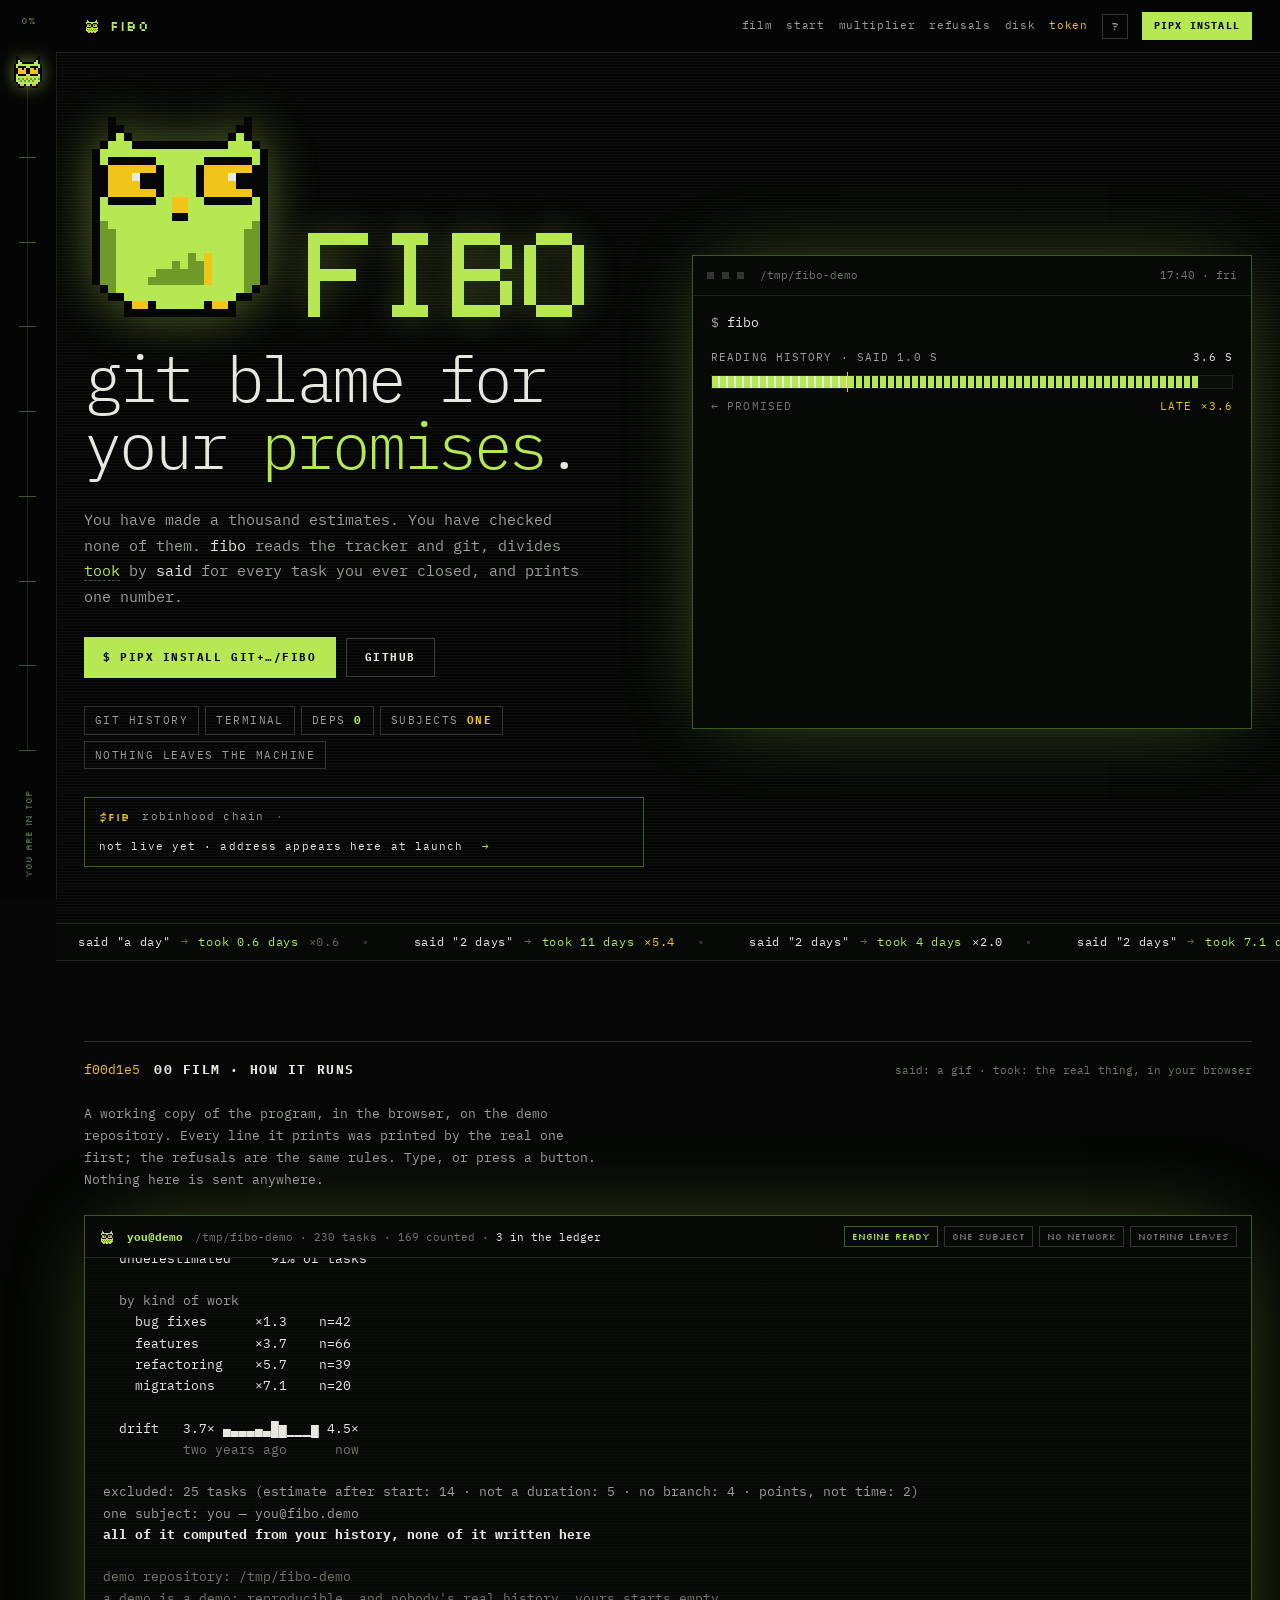
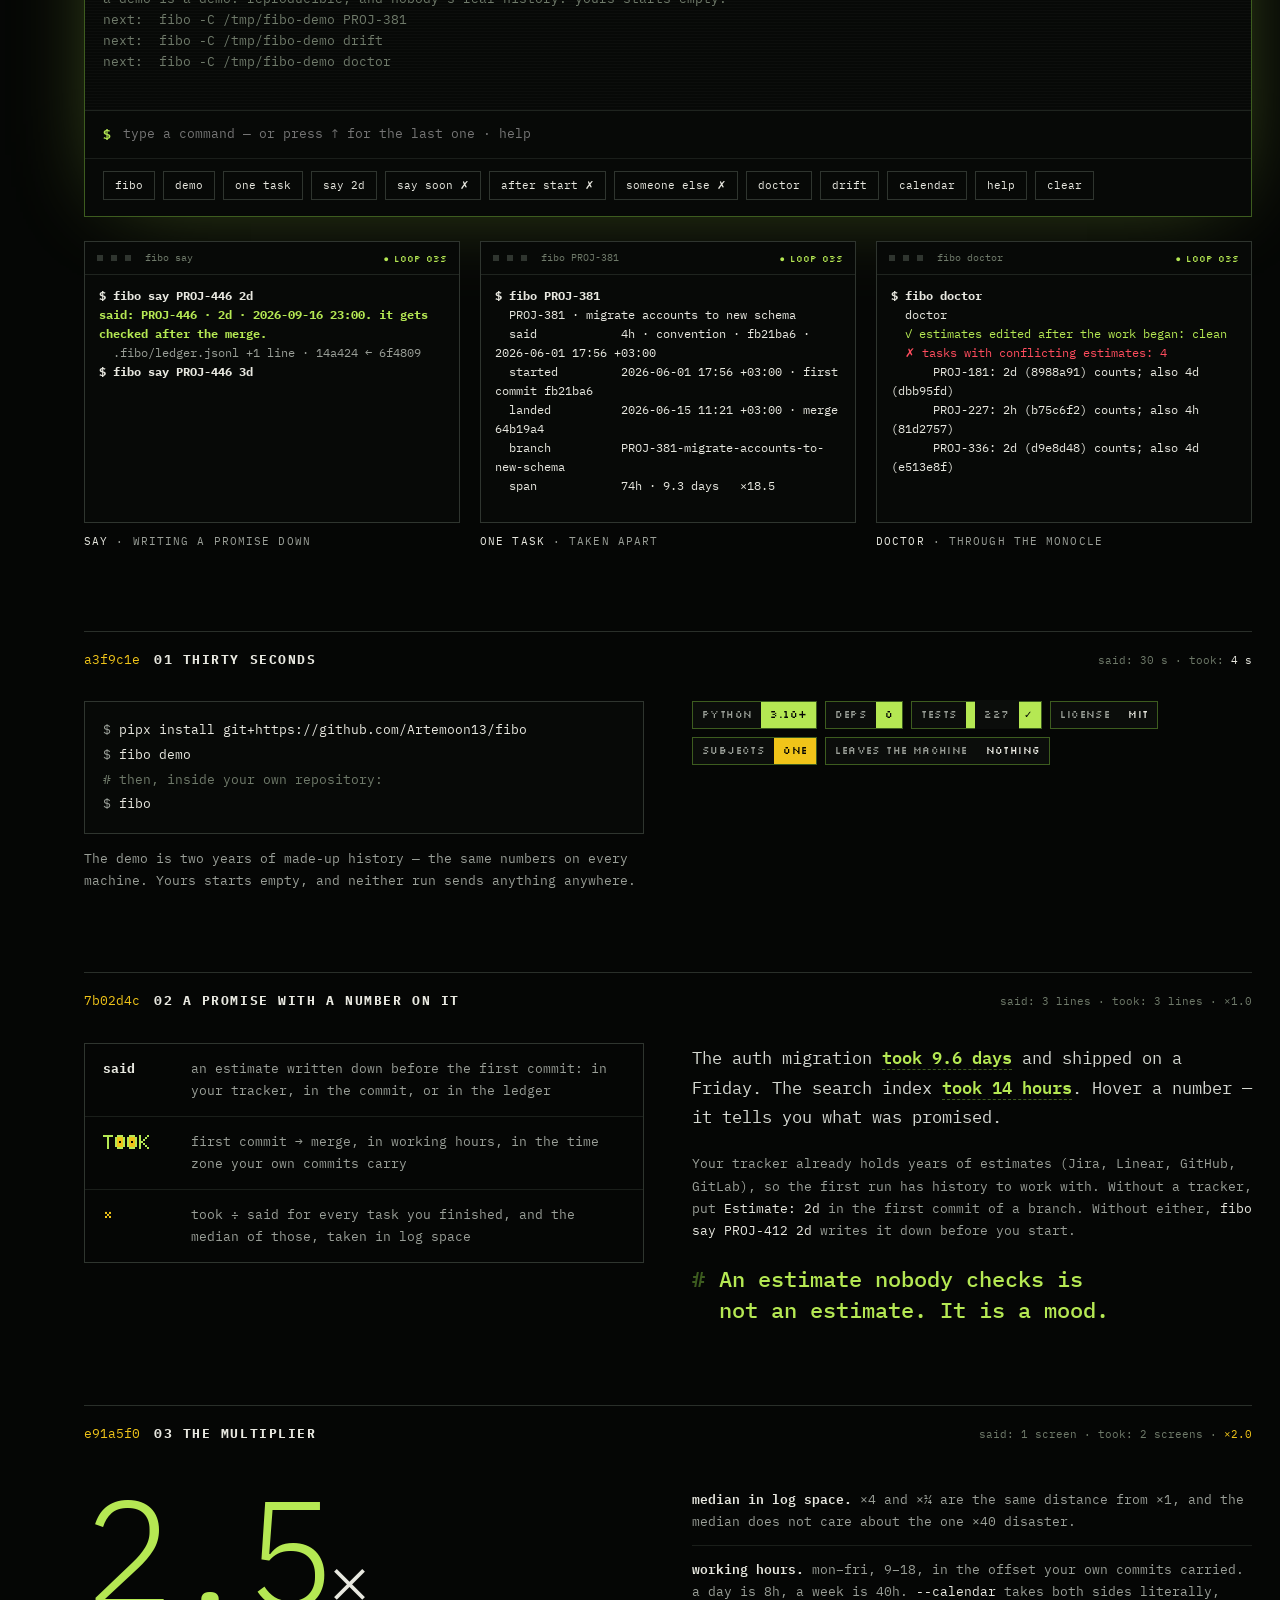
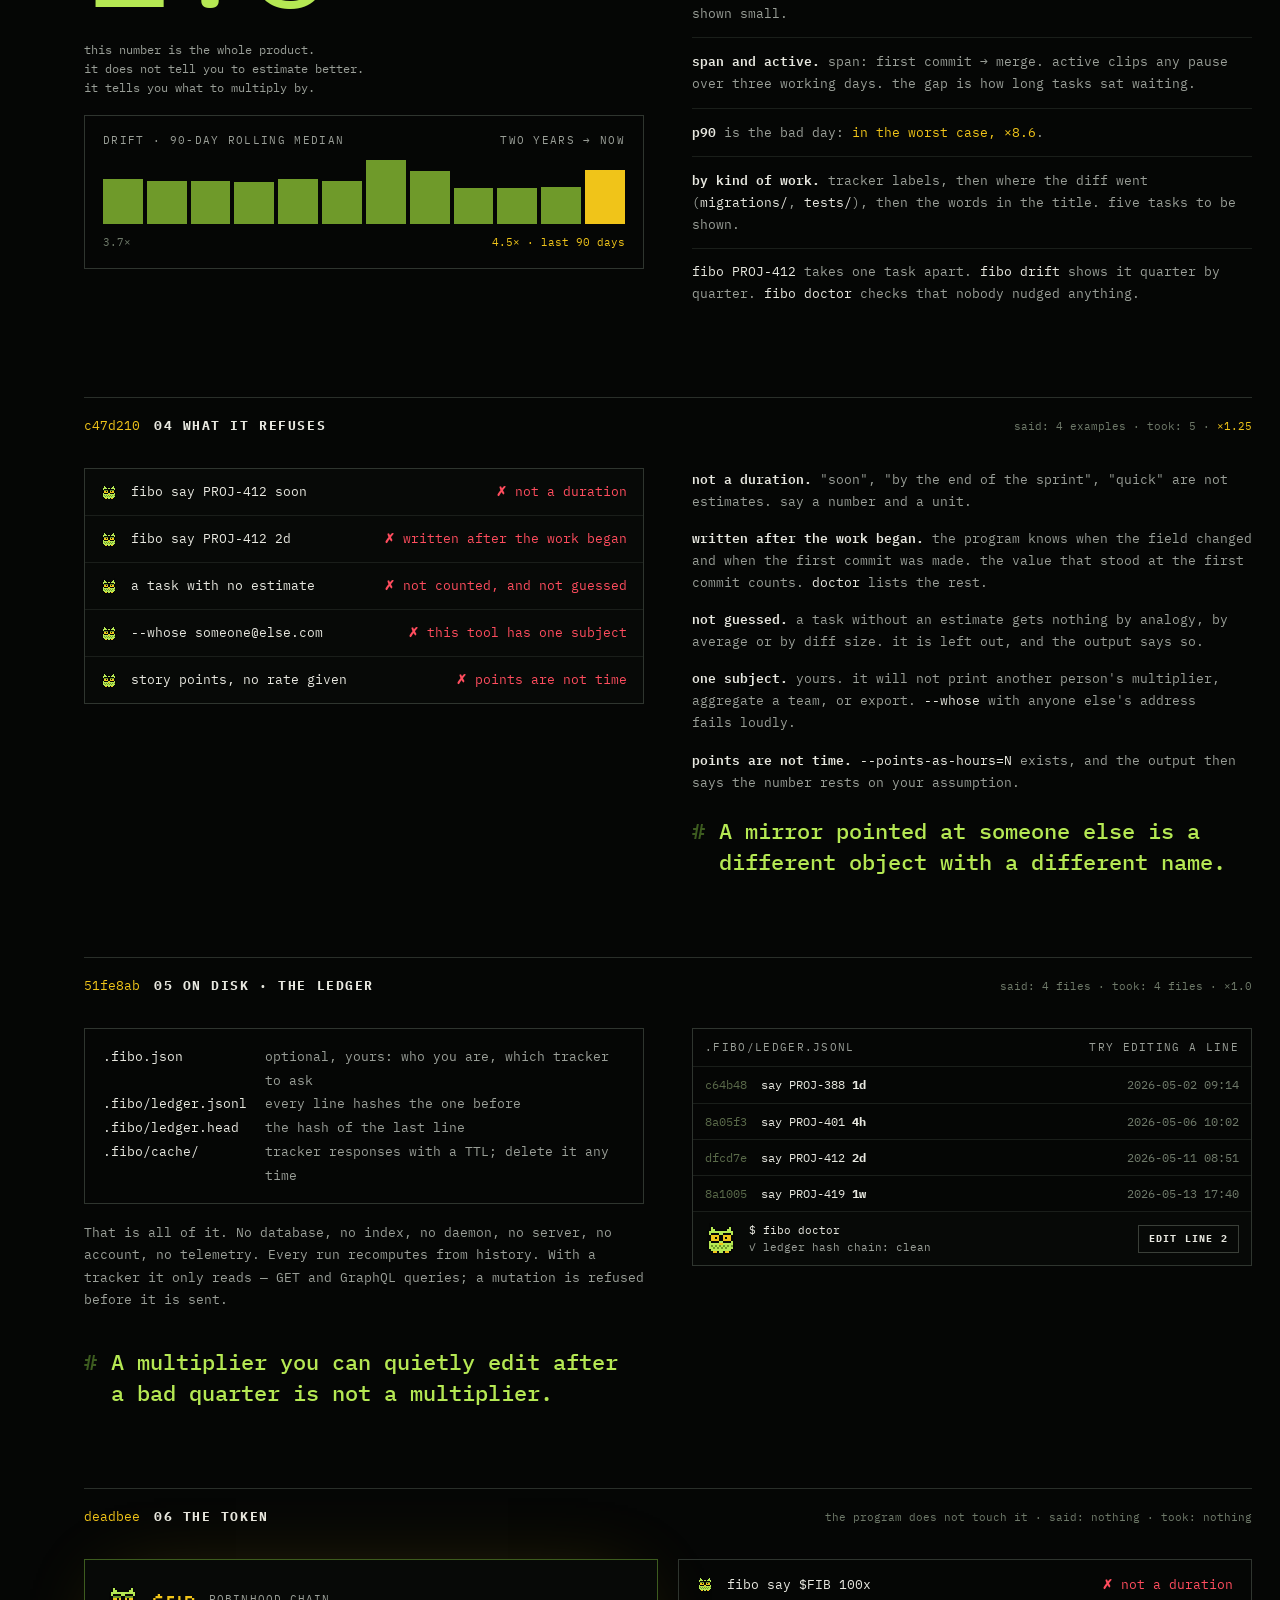
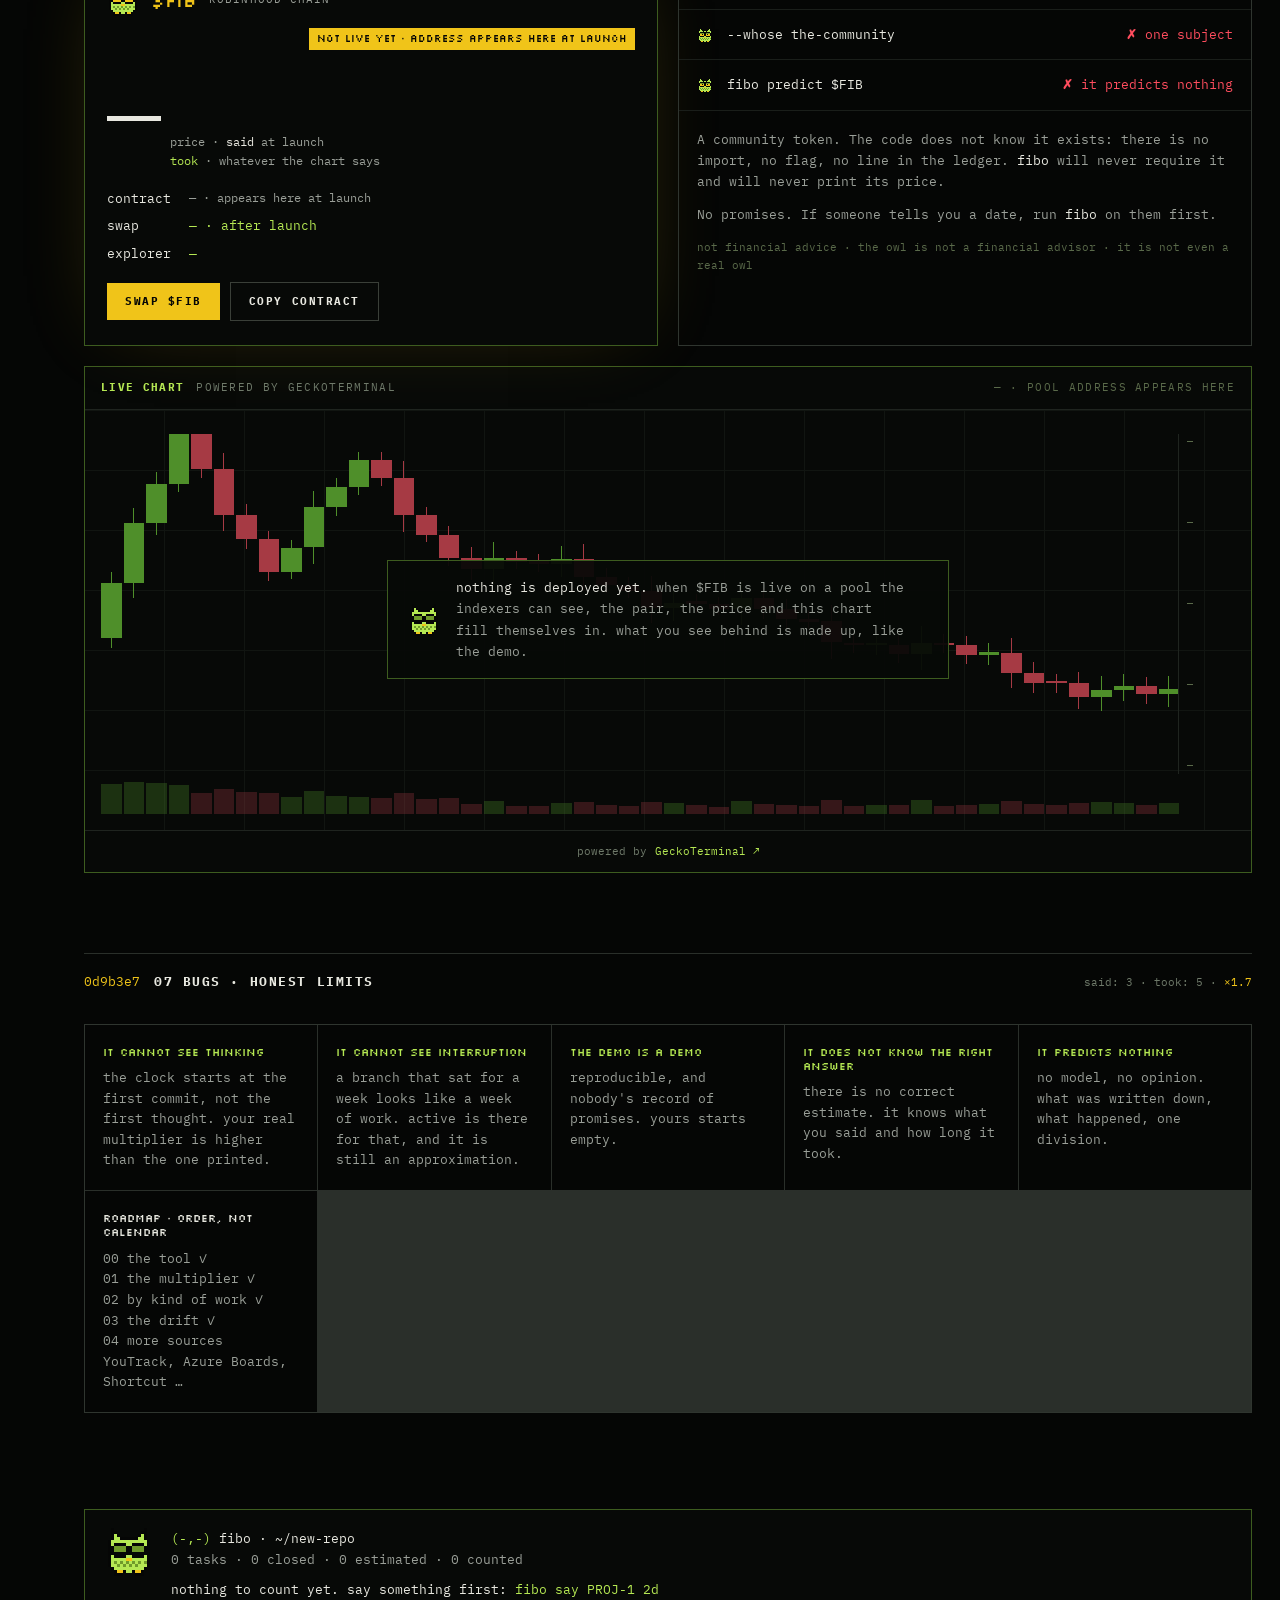
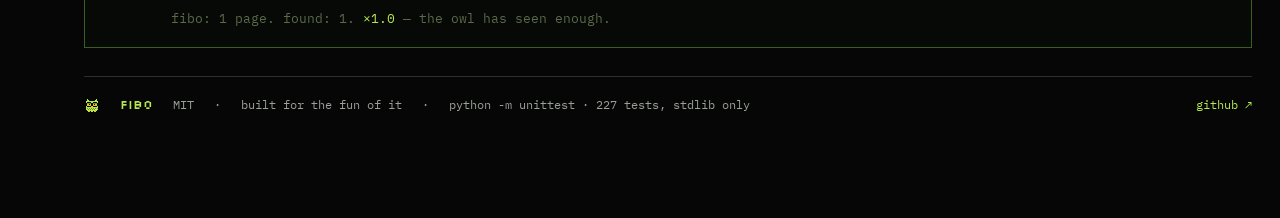
==== index.html @ 2810bbf2 "the domain: fibo.fund" ====
<!doctype html>
<html lang="en">
<head>
<meta charset="utf-8">
<meta name="viewport" content="width=device-width, initial-scale=1">
<title>Fibo — git blame for your promises</title>
<meta name="description" content="You have made a thousand estimates. You have checked none of them. Fibo reads git and your tracker, divides took by said, and prints one number.">
<meta property="og:url" content="https://fibo.fund/">
<meta property="og:title" content="Fibo — git blame for your promises">
<meta property="og:description" content="You have made a thousand estimates. You have checked none of them.">
<meta name="theme-color" content="#050605">
<link rel="canonical" href="https://fibo.fund/">
<link rel="icon" href="data:,">
<link rel="preconnect" href="https://fonts.googleapis.com">
<link rel="preconnect" href="https://fonts.gstatic.com" crossorigin>
<link href="https://fonts.googleapis.com/css2?family=Silkscreen:wght@400;700&family=IBM+Plex+Mono:ital,wght@0,300;0,400;0,500;0,600;0,700;1,400&display=swap" rel="stylesheet">
<link rel="stylesheet" href="style.css">
</head>
<body>
<div class="page" id="page">

<nav class="nav">
  <div class="nav-in">
    <a href="#top" class="brand"><canvas class="px" id="navOwl" data-sprite="owl:auditor" data-scale="1"></canvas><span class="brand-word">FIBO</span></a>
    <div class="nav-links">
      <a href="#film">film</a><a href="#start">start</a><a href="#multiplier">multiplier</a><a href="#refuses">refusals</a><a href="#disk">disk</a><a href="#token" class="token">token</a>
      <button class="man-btn" id="manBtn" title="man fibo  (or press ?)">?</button>
    </div>
    <button class="btn-nav" data-copy="install"><span class="ok" hidden>copied ✓</span><span class="idle">pipx install</span></button>
  </div>
</nav>

<header id="top" class="hero" data-screen-label="hero">
  <div class="hero-in">
    <div class="hero-copy">
      <div class="hero-marks">
        <canvas class="px hero-owl" id="heroOwl" data-sprite="big:report" data-scale="8" title="it follows the cursor. anywhere on the page."></canvas>
        <canvas class="px hero-word" data-sprite="word" data-scale="12"></canvas>
      </div>
      <h1 class="title">git blame for<br>your <span class="lime">promises</span>.</h1>
      <p class="lede">You have made a thousand estimates. You have checked none of them. <span class="ink">fibo</span> reads the tracker and git, divides <span class="hint lime">took</span> by <span class="ink">said</span> for every task you ever closed, and prints one number.</p>
      <div class="cta">
        <button class="btn-big" data-copy="install"><span class="ok" hidden>copied ✓ · the owl saw</span><span class="idle">$ pipx install git+…/fibo</span></button>
        <a class="btn-ghost" data-repo href="https://github.com/Artemoon13/fibo">github</a>
      </div>
      <div class="chips"><span>git history</span><span>terminal</span><span>deps <b>0</b></span><span>subjects <b class="amber">one</b></span><span>nothing leaves the machine</span></div>
      <a href="#token" class="token-pill"><span class="tk" data-t="ticker">$FIB</span><span data-t="network">robinhood chain</span><span class="dim2">·</span><span class="ink" data-t="status">not live yet</span><span class="lime" style="margin-left:6px">→</span></a>
    </div>

    <div class="term">
      <div class="bar"><i></i><i></i><i></i><span class="path" data-d="path">/tmp/fibo-demo</span><span class="right">17:40 · fri</span></div>
      <div class="term-body">
        <div><span class="mut">$ </span>fibo</div>
        <div class="loader" id="loader">
          <div class="row"><span>reading history · said 1.0 s</span><span class="ink" id="loadLabel">0.0 s</span></div>
          <div class="track"><div class="said" id="saidBar"></div><div class="took" id="tookBar"></div><div class="promise"></div></div>
          <div class="row dim"><span>← promised</span><span class="amber" id="late" hidden>late ×1.0</span></div>
        </div>
        <div id="report" hidden></div>
      </div>
    </div>
  </div>
</header>

<div class="ticker" data-screen-label="ticker"><div class="marquee-track" id="tape"></div></div>

<section id="film" class="sec" data-reveal="1" data-screen-label="00 film">
  <div class="sec-head"><span class="sha">f00d1e5</span><h2>00 film · how it runs</h2><span class="meta">said: a gif · took: the real thing, in your browser</span></div>
  <p class="prose" style="margin-top:24px;max-width:64ch">A working copy of the program, in the browser, on the demo repository. Every line it prints was printed by the real one first; the refusals are the same rules. Type, or press a button. Nothing here is sent anywhere.</p>
  <div class="shell">
    <div class="shell-bar">
      <canvas class="px" id="termOwl" data-sprite="owl:auditor" data-scale="1"></canvas>
      <span class="who">you@demo</span>
      <span><span data-d="path">/tmp/fibo-demo</span> · <span data-d="tasks">230</span> tasks · <span data-d="counted">169</span> counted · <span class="ink"><span id="ledgerN" data-d="ledger">2</span> in the ledger</span></span>
      <span class="flags"><span class="on">ENGINE READY</span><span>ONE SUBJECT</span><span>NO NETWORK</span><span>NOTHING LEAVES</span></span>
    </div>
    <div class="out" id="out"></div>
    <div class="prompt"><b>$</b><input id="cmd" placeholder="type a command — or press ↑ for the last one · help" spellcheck="false" autocomplete="off" aria-label="command"></div>
    <div class="quick" id="quick"></div>
  </div>
  <div class="films" id="films"></div>
</section>

<section id="start" class="sec" data-reveal="1" data-screen-label="01 thirty seconds">
  <div class="sec-head"><span class="sha">a3f9c1e</span><h2>01 thirty seconds</h2><span class="meta">said: 30 s · took: <span class="ink" id="elapsed">0 s</span></span></div>
  <div class="cols" style="gap:24px 48px">
    <div class="stack">
      <div class="codebox">
        <div><span class="mut">$ </span>pipx install git+<span data-repo-text>https://github.com/Artemoon13/fibo</span></div>
        <div><span class="mut">$ </span>fibo demo</div>
        <div class="dim"># then, inside your own repository:</div>
        <div><span class="mut">$ </span>fibo</div>
      </div>
      <p class="prose">The demo is two years of made-up history — the same numbers on every machine. Yours starts empty, and neither run sends anything anywhere.</p>
    </div>
    <div class="badges">
      <span class="badge"><span>PYTHON</span><span class="on">3.10+</span></span>
      <span class="badge"><span>DEPS</span><span class="on">0</span></span>
      <span class="badge"><span>TESTS</span><span class="on"><span data-d="tests">227</span> ✓</span></span>
      <span class="badge"><span>LICENSE</span><span>MIT</span></span>
      <span class="badge"><span>SUBJECTS</span><span class="gold">ONE</span></span>
      <span class="badge"><span>LEAVES THE MACHINE</span><span>NOTHING</span></span>
    </div>
  </div>
</section>

<section id="promise" class="sec" data-reveal="1" data-screen-label="02 a promise with a number">
  <div class="sec-head"><span class="sha">7b02d4c</span><h2>02 a promise with a number on it</h2><span class="meta">said: 3 lines · took: 3 lines · ×1.0</span></div>
  <div class="cols">
    <div class="defs">
      <div><b>said</b><span>an estimate written down before the first commit: in your tracker, in the commit, or in the ledger</span></div>
      <div><canvas class="px" data-sprite="took" data-scale="2" style="margin-top:4px"></canvas><span>first commit → merge, in working hours, in the time zone your own commits carry</span></div>
      <div><b class="times">×</b><span>took ÷ said for every task you finished, and the median of those, taken in log space</span></div>
    </div>
    <div class="stack g22">
      <p class="story">The auth migration <span class="hint" data-g="2 days"><b class="lime">took 9.6 days</b></span> and shipped on a Friday. The search index <span class="hint" data-g="4 hours"><b class="lime">took 14 hours</b></span>. Hover a number — it tells you what was promised.</p>
      <p class="prose">Your tracker already holds years of estimates (Jira, Linear, GitHub, GitLab), so the first run has history to work with. Without a tracker, put <span class="ink">Estimate: 2d</span> in the first commit of a branch. Without either, <span class="ink">fibo say PROJ-412 2d</span> writes it down before you start.</p>
      <blockquote class="aph"><span class="hash">#</span><span>An estimate nobody checks is not an estimate. It is a mood.</span></blockquote>
    </div>
  </div>
</section>

<section id="multiplier" class="sec" data-reveal="1" data-screen-label="03 the multiplier">
  <div class="sec-head"><span class="sha">e91a5f0</span><h2>03 the multiplier</h2><span class="meta">said: 1 screen · took: 2 screens · <span class="amber">×2.0</span></span></div>
  <div class="cols w300">
    <div class="stack g18">
      <div class="huge-row" id="multBox"><span class="huge"><span id="multNum">0.0</span><span class="x">×</span></span><span class="huge-note">this number is the whole product.<br>it does not tell you to estimate better.<br>it tells you what to multiply by.</span></div>
      <div class="panel">
        <div class="panel-top"><span>drift · 90-day rolling median</span><span>two years → now</span></div>
        <div class="bars" id="bars"></div>
        <div class="panel-foot"><span id="driftFirst">3.7×</span><span class="amber" id="driftLast">4.5× · last 90 days</span></div>
      </div>
    </div>
    <div class="rules">
      <div><b>median in log space.</b> ×4 and ×¼ are the same distance from ×1, and the median does not care about the one ×40 disaster.</div>
      <div><b>working hours.</b> mon–fri, 9–18, in the offset your own commits carried. a day is 8h, a week is 40h. <span class="ink">--calendar</span> takes both sides literally, shown small.</div>
      <div><b>span and active.</b> span: first commit → merge. active clips any pause over three working days. the gap is how long tasks sat waiting.</div>
      <div><b>p90</b> is the bad day: <span class="amber">in the worst case, <span data-d="p90">×8.6</span></span>.</div>
      <div><b>by kind of work.</b> tracker labels, then where the diff went (<span class="ink">migrations/</span>, <span class="ink">tests/</span>), then the words in the title. five tasks to be shown.</div>
      <div><span class="ink">fibo PROJ-412</span> takes one task apart. <span class="ink">fibo drift</span> shows it quarter by quarter. <span class="ink">fibo doctor</span> checks that nobody nudged anything.</div>
    </div>
  </div>
</section>

<section id="refuses" class="sec" data-reveal="1" data-screen-label="04 what it refuses">
  <div class="sec-head"><span class="sha">c47d210</span><h2>04 what it refuses</h2><span class="meta">said: 4 examples · took: 5 · <span class="amber">×1.25</span></span></div>
  <div class="cols w300">
    <div class="refusals">
      <div class="refusal"><canvas class="px" data-sprite="owl:refuse" data-scale="1"></canvas><span class="cmd">fibo say PROJ-412 soon</span><span class="why"><b>✗</b> not a duration</span></div>
      <div class="refusal"><canvas class="px" data-sprite="owl:refuse" data-scale="1"></canvas><span class="cmd">fibo say PROJ-412 2d</span><span class="why"><b>✗</b> written after the work began</span></div>
      <div class="refusal"><canvas class="px" data-sprite="owl:refuse" data-scale="1"></canvas><span class="cmd">a task with no estimate</span><span class="why"><b>✗</b> not counted, and not guessed</span></div>
      <div class="refusal"><canvas class="px" data-sprite="owl:refuse" data-scale="1"></canvas><span class="cmd">--whose someone@else.com</span><span class="why"><b>✗</b> this tool has one subject</span></div>
      <div class="refusal"><canvas class="px" data-sprite="owl:refuse" data-scale="1"></canvas><span class="cmd">story points, no rate given</span><span class="why"><b>✗</b> points are not time</span></div>
    </div>
    <div class="stack">
      <p class="prose"><b>not a duration.</b> "soon", "by the end of the sprint", "quick" are not estimates. say a number and a unit.</p>
      <p class="prose"><b>written after the work began.</b> the program knows when the field changed and when the first commit was made. the value that stood at the first commit counts. <span class="ink">doctor</span> lists the rest.</p>
      <p class="prose"><b>not guessed.</b> a task without an estimate gets nothing by analogy, by average or by diff size. it is left out, and the output says so.</p>
      <p class="prose"><b>one subject.</b> yours. it will not print another person's multiplier, aggregate a team, or export. <span class="ink">--whose</span> with anyone else's address fails loudly.</p>
      <p class="prose"><b>points are not time.</b> <span class="ink">--points-as-hours=N</span> exists, and the output then says the number rests on your assumption.</p>
      <blockquote class="aph" style="margin-top:8px"><span class="hash">#</span><span>A mirror pointed at someone else is a different object with a different name.</span></blockquote>
    </div>
  </div>
</section>

<section id="disk" class="sec" data-reveal="1" data-screen-label="05 on disk">
  <div class="sec-head"><span class="sha">51fe8ab</span><h2>05 on disk · the ledger</h2><span class="meta">said: 4 files · took: 4 files · ×1.0</span></div>
  <div class="cols w340">
    <div class="stack g18">
      <div class="files"><span class="name">.fibo.json</span><span>optional, yours: who you are, which tracker to ask</span><span class="name">.fibo/ledger.jsonl</span><span>every line hashes the one before</span><span class="name">.fibo/ledger.head</span><span>the hash of the last line</span><span class="name">.fibo/cache/</span><span>tracker responses with a TTL; delete it any time</span></div>
      <p class="prose">That is all of it. No database, no index, no daemon, no server, no account, no telemetry. Every run recomputes from history. With a tracker it only reads — GET and GraphQL queries; a mutation is refused before it is sent.</p>
    </div>
    <div class="ledger">
      <div class="ledger-top"><span>.fibo/ledger.jsonl</span><span>try editing a line</span></div>
      <div id="ledger"></div>
      <div class="ledger-doc"><canvas class="px" id="docOwl" data-sprite="owl:report" data-scale="2" style="flex:none"></canvas><span class="msg"><span class="ink">$ fibo doctor</span><br><span id="docMsg"></span></span><button class="btn-ghost" id="tamper">edit line 2</button></div>
    </div>
  </div>
  <blockquote class="aph" style="margin-top:36px;max-width:60ch"><span class="hash">#</span><span>A multiplier you can quietly edit after a bad quarter is not a multiplier.</span></blockquote>
</section>

<section id="token" class="sec" data-reveal="1" data-screen-label="06 the token">
  <div class="sec-head"><span class="sha">deadbee</span><h2>06 the token</h2><span class="meta">the program does not touch it · said: nothing · took: nothing</span></div>
  <div class="token-grid">
    <div class="token-card">
      <div class="token-name"><canvas class="px" data-sprite="owl:auditor" data-scale="2"></canvas><span class="tk" data-t="ticker">$FIB</span><span class="net" data-t="network">robinhood chain</span><span class="status" data-t="status">not live yet</span></div>
      <div class="price-row"><span class="price" id="tokenPrice">—</span><span class="huge-note">price · <span class="ink">said</span> at launch<br><span class="lime">took</span> · whatever the chart says</span></div>
      <div class="kv"><span class="k">contract</span><span class="v" id="tokenContract">—</span><span class="k">swap</span><span><a id="tokenSwap" href="#token">—</a></span><span class="k">explorer</span><span><a id="tokenExplorer" href="#token">—</a></span></div>
      <div class="cta"><a class="btn-gold" id="swapBtn" href="#token">swap <span data-t="ticker">$FIB</span></a><button class="btn-ghost gold" id="copyCa"><span class="ok" hidden>copied ✓</span><span class="idle">copy contract</span></button></div>
    </div>
    <div class="token-side">
      <div class="no"><canvas class="px" data-sprite="owl:refuse" data-scale="1" style="flex:none"></canvas><span class="cmd">fibo say <span data-t="ticker">$FIB</span> 100x</span><span class="why"><b>✗</b> not a duration</span></div>
      <div class="no"><canvas class="px" data-sprite="owl:refuse" data-scale="1" style="flex:none"></canvas><span class="cmd">--whose the-community</span><span class="why"><b>✗</b> one subject</span></div>
      <div class="no"><canvas class="px" data-sprite="owl:refuse" data-scale="1" style="flex:none"></canvas><span class="cmd">fibo predict <span data-t="ticker">$FIB</span></span><span class="why"><b>✗</b> it predicts nothing</span></div>
      <div class="about">
        <p style="margin:0;text-wrap:pretty">A community token. The code does not know it exists: there is no import, no flag, no line in the ledger. <span class="ink">fibo</span> will never require it and will never print its price.</p>
        <p style="margin:0;text-wrap:pretty">No promises. If someone tells you a date, run <span class="ink">fibo</span> on them first.</p>
        <p style="margin:0;font-size:11px;text-wrap:pretty" class="dim2">not financial advice · the owl is not a financial advisor · it is not even a real owl</p>
      </div>
    </div>
  </div>
  <div class="chart">
    <div class="chart-top"><b>live chart</b><span>powered by geckoterminal</span><span class="pool" id="chartPool">— · pool address appears here</span></div>
    <div id="chartLive" hidden></div>
    <div class="fake" id="chartFake">
      <div class="grid"></div>
      <div class="candles" id="candles"></div>
      <div class="axis"><span>—</span><span>—</span><span>—</span><span>—</span><span>—</span></div>
      <div class="volume" id="volume"></div>
      <div class="fake-note"><div><canvas class="px" data-sprite="owl:empty" data-scale="2" style="flex:none"></canvas><span><span class="ink">nothing is deployed yet.</span> when <span data-t="ticker">$FIB</span> is live on a pool the indexers can see, the pair, the price and this chart fill themselves in. what you see behind is made up, like the demo.</span></div></div>
    </div>
    <div class="chart-foot"><span>powered by</span><a href="https://www.geckoterminal.com">GeckoTerminal ↗</a></div>
  </div>
</section>

<section id="limits" class="sec" data-reveal="1" data-screen-label="07 honest limits">
  <div class="sec-head"><span class="sha">0d9b3e7</span><h2>07 bugs · honest limits</h2><span class="meta">said: 3 · took: 5 · <span class="amber">×1.7</span></span></div>
  <div class="limits">
    <div><b>IT CANNOT SEE THINKING</b><span>the clock starts at the first commit, not the first thought. your real multiplier is higher than the one printed.</span></div>
    <div><b>IT CANNOT SEE INTERRUPTION</b><span>a branch that sat for a week looks like a week of work. <span class="ink">active</span> is there for that, and it is still an approximation.</span></div>
    <div><b>THE DEMO IS A DEMO</b><span>reproducible, and nobody's record of promises. yours starts empty.</span></div>
    <div><b>IT DOES NOT KNOW THE RIGHT ANSWER</b><span>there is no correct estimate. it knows what you said and how long it took.</span></div>
    <div><b>IT PREDICTS NOTHING</b><span>no model, no opinion. what was written down, what happened, one division.</span></div>
    <div><b class="ink">ROADMAP · ORDER, NOT CALENDAR</b><span class="roadmap"><span>00 the tool <span class="lime">✓</span></span><span>01 the multiplier <span class="lime">✓</span></span><span>02 by kind of work <span class="lime">✓</span></span><span>03 the drift <span class="lime">✓</span></span><span>04 more sources <span class="dim">YouTrack, Azure Boards, Shortcut …</span></span></span></div>
  </div>
</section>

<footer class="foot" data-reveal="1" data-screen-label="footer">
  <div class="empty-term"><canvas class="px" data-sprite="owl:empty" data-scale="3" style="flex:none"></canvas><div class="col"><span><span class="lime">(-,-)</span>  fibo · ~/new-repo</span><span class="mut">0 tasks · 0 closed · 0 estimated · 0 counted</span><span style="margin-top:8px">nothing to count yet. say something first:  <span class="lime">fibo say PROJ-1 2d</span></span><span style="margin-top:8px" class="dim2">fibo: 1 page. found: 1. <span class="lime">×1.0</span> — the owl has seen enough.</span></div></div>
  <div class="foot-bar"><canvas class="px" data-sprite="owl:auditor" data-scale="1"></canvas><span class="word">FIBO</span><span>MIT</span><span>·</span><span>built for the fun of it</span><span>·</span><span>python -m unittest · <span data-d="tests">227</span> tests, stdlib only</span><a class="gh" data-repo href="https://github.com/Artemoon13/fibo">github ↗</a></div>
</footer>

<div class="rail" id="rail" hidden>
  <div class="branch"></div>
  <div class="progress" id="railProg"></div>
  <div id="ticks"></div>
  <div class="perch" id="perch"><canvas class="px" id="perchOwl" data-sprite="owl:report" data-scale="2"></canvas></div>
  <div class="pct" id="railPct">0%</div>
  <div class="where" id="railWhere">you are in TOP</div>
</div>

<div class="man" id="man" hidden>
  <div class="man-page">
    <div class="man-head"><span>FIBO(1)</span><span>User Commands</span><span>FIBO(1)</span></div>
    <div class="man-grid">
      <b>NAME</b><span>fibo — git blame for your promises</span>
      <b>FILM</b><span><a href="#film">how it runs · a copy of the program, in the browser</a></span>
      <b>SYNOPSIS</b><span><a href="#start">fibo</a> · <a href="#start">fibo demo</a> · <a href="#disk">fibo say KEY 2d</a> · <a href="#disk">fibo doctor</a></span>
      <b>DESCRIPTION</b><span><a href="#promise">a promise with a number on it</a> · <a href="#multiplier">the multiplier</a></span>
      <b>REFUSALS</b><span><a href="#refuses">not a duration · written after start · not guessed · one subject · points ≠ time</a></span>
      <b>FILES</b><span><a href="#disk">.fibo.json · .fibo/ledger.jsonl · .fibo/cache/</a></span>
      <b>TOKEN</b><span><a href="#token"><span data-t="ticker">$FIB</span> · the program does not touch it</a></span>
      <b>BUGS</b><span><a href="#limits">it cannot see thinking. it cannot see interruption. it predicts nothing.</a></span>
      <b>AUTHOR</b><span>one subject: you</span>
    </div>
    <div class="man-foot"><span>MIT</span><span>esc to close</span><span>fibo <span data-d="version">0.1.0</span></span></div>
  </div>
</div>

</div>
<script src="config.js"></script>
<script src="data.js"></script>
<script src="sprites.js"></script>
<script src="app.js"></script>
</body>
</html>
---- style.css ----
/* fibo — the landing page. Lime · amber · off-white on near-black; Silkscreen and IBM Plex Mono. */
:root {
  --bg: #050605; --panel: #070907; --panel2: #0b0d0b; --ink: #e8e8e0; --text: #d6d9d2; --mut: #9a9f98;
  --dim: #6f7a6a; --dim2: #5a6a4a; --lime: #b5e853; --lime-hi: #d7ff7a; --lime-dk: #6f9a2a; --moss: #3d5c1f;
  --amber: #f0c419; --amber-hi: #ffd23f; --red: #ff4d5e; --line: #1f241f; --line2: #1a1e1a; --line3: #2a2f2a;
  --edge: #2f352f; --edge2: #3a3f38; --pixel: 'Silkscreen', monospace; --mono: 'IBM Plex Mono', ui-monospace, monospace;
}
html { background: var(--bg); scroll-behavior: smooth; }
body { margin: 0; background: var(--bg); color: var(--text); font: 400 15px/1.6 var(--mono); -webkit-font-smoothing: antialiased; font-variant-numeric: tabular-nums; }
a { color: var(--lime); text-decoration: none; }
a:hover { text-decoration: underline; }
::selection { background: var(--lime); color: var(--bg); }
button { font: inherit; }
[hidden] { display: none !important; }
@keyframes blink { 0%, 49% { opacity: 1 } 50%, 100% { opacity: 0 } }
@keyframes marquee { to { transform: translateX(-50%) } }
@keyframes grow { from { transform: scaleY(.05) } to { transform: scaleY(1) } }
@keyframes flick { 0%, 92%, 100% { opacity: 1 } 94%, 97% { opacity: .35 } }
[data-reveal] { opacity: 0; transform: translateY(14px); transition: opacity .5s steps(5), transform .5s steps(5); }
[data-reveal="on"] { opacity: 1; transform: none; }
@media (prefers-reduced-motion: reduce) {
  [data-reveal] { opacity: 1; transform: none; transition: none; }
  .marquee-track, .hero-word, .cursor, .loop { animation: none !important; }
}
canvas.px { image-rendering: pixelated; display: block; }
.ink { color: var(--ink); } .lime { color: var(--lime); } .amber { color: var(--amber); } .mut { color: var(--mut); }
.dim { color: var(--dim); } .dim2 { color: var(--dim2); } .red { color: var(--red); } .moss { color: var(--moss); }
.b { font-weight: 700; }
.page { min-height: 100vh; position: relative; padding-bottom: 64px; }
.page.railed { padding-left: 56px; }
.cursor { display: inline-block; width: .6em; height: 1em; background: var(--lime); vertical-align: -.15em; animation: blink 1s steps(1) infinite; }
.hint { border-bottom: 1px dashed var(--moss); cursor: help; }

/* nav */
.nav { position: sticky; top: 0; z-index: 50; background: rgba(5, 6, 5, .92); backdrop-filter: blur(8px); border-bottom: 1px solid var(--line); }
.nav-in { max-width: 1200px; margin: 0 auto; padding: 12px 28px; display: flex; align-items: center; gap: 14px; flex-wrap: wrap; font-size: 11px; letter-spacing: .06em; color: var(--mut); }
.brand { display: flex; align-items: center; gap: 10px; }
.brand:hover { text-decoration: none; }
.brand-word { font: 400 14px/1 var(--pixel); letter-spacing: .06em; color: var(--lime); }
.nav-links { margin-left: auto; display: flex; gap: 14px; flex-wrap: nowrap; align-items: center; overflow-x: auto; min-width: 0; scrollbar-width: none; }
.nav-links::-webkit-scrollbar { display: none; }
.nav-links a { color: var(--mut); }
.nav-links a:hover { color: var(--ink); text-decoration: none; }
.nav-links a.token { color: var(--amber); }
.man-btn { border: 1px solid var(--edge); background: none; color: var(--mut); padding: 6px 8px; font: 400 11px/1 var(--pixel); cursor: pointer; }
.man-btn:hover { border-color: var(--lime); color: var(--lime); }
.btn-nav { background: var(--lime); color: var(--bg); border: 0; padding: 9px 12px; font: 700 10px/1 var(--mono); letter-spacing: .12em; text-transform: uppercase; cursor: pointer; }
.btn-nav:hover { background: var(--lime-hi); }

/* hero */
.hero { position: relative; overflow: hidden; background: repeating-linear-gradient(0deg, rgba(255, 255, 255, .028) 0 1px, transparent 1px 3px); }
.hero-in { position: relative; max-width: 1200px; margin: 0 auto; padding: 64px 28px 56px; display: grid; grid-template-columns: repeat(auto-fit, minmax(min(100%, 440px), 1fr)); gap: 48px; align-items: center; }
.hero-copy { display: flex; flex-direction: column; gap: 28px; min-width: 0; }
.hero-marks { display: flex; align-items: flex-end; gap: 32px; flex-wrap: wrap; }
.hero-owl { filter: drop-shadow(0 0 24px rgba(181, 232, 83, .4)); cursor: crosshair; }
.hero-word { max-width: 100%; filter: drop-shadow(0 0 16px rgba(181, 232, 83, .3)); animation: flick 9s steps(1) infinite; }
.title { margin: 0; font: 300 clamp(34px, 5vw, 64px)/1.05 var(--mono); letter-spacing: -.04em; color: var(--ink); text-wrap: balance; }
.lede { margin: 0; max-width: 56ch; font-size: 15px; line-height: 1.7; color: var(--mut); text-wrap: pretty; }
.cta { display: flex; flex-wrap: wrap; gap: 10px; align-items: center; }
.btn-big { background: var(--lime); color: var(--bg); border: 1px solid var(--lime); padding: 14px 18px; font: 700 11px/1 var(--mono); letter-spacing: .14em; text-transform: uppercase; cursor: pointer; }
.btn-big:hover { background: var(--lime-hi); border-color: var(--lime-hi); }
.btn-ghost { border: 1px solid var(--edge2); background: none; color: var(--ink); padding: 13px 18px; font: 700 11px/1 var(--mono); letter-spacing: .14em; text-transform: uppercase; cursor: pointer; }
.btn-ghost:hover { border-color: var(--lime); color: var(--lime); text-decoration: none; }
.chips { display: flex; flex-wrap: wrap; gap: 6px; font-size: 10.5px; letter-spacing: .14em; text-transform: uppercase; color: var(--mut); line-height: 1; }
.chips span { border: 1px solid var(--edge); padding: 8px 10px; }
.chips b { color: var(--lime); }
.chips b.amber { color: var(--amber); }
.token-pill { display: flex; align-items: center; gap: 12px; flex-wrap: wrap; align-self: flex-start; border: 1px solid var(--moss); padding: 10px 14px; font-size: 11px; letter-spacing: .1em; color: var(--mut); }
.token-pill:hover { text-decoration: none; border-color: var(--amber); }
.tk { font: 400 11px/1 var(--pixel); color: var(--amber); }

/* terminals */
.term { min-width: 0; border: 1px solid var(--moss); background: var(--panel); box-shadow: 0 0 80px -24px rgba(181, 232, 83, .45); font: 400 12.5px/1.75 var(--mono); color: var(--ink); }
.bar { display: flex; align-items: center; gap: 8px; padding: 10px 14px; border-bottom: 1px solid var(--line); color: var(--dim); font-size: 11px; }
.bar i { width: 7px; height: 7px; background: var(--edge); }
.bar .path { margin-left: 8px; }
.bar .right { margin-left: auto; }
.term-body { padding: 16px 18px; display: flex; flex-direction: column; min-height: 400px; }
.loader { display: flex; flex-direction: column; gap: 8px; margin-top: 14px; font-size: 11px; letter-spacing: .1em; text-transform: uppercase; color: var(--mut); }
.loader .row { display: flex; justify-content: space-between; }
.track { position: relative; height: 12px; background: var(--panel2); border: 1px solid var(--line); }
.track .said { position: absolute; left: 0; top: 0; height: 100%; background: var(--ink); }
.track .took { position: absolute; left: 0; top: 0; height: 100%; background: repeating-linear-gradient(90deg, var(--lime) 0 6px, transparent 6px 8px); }
.track .promise { position: absolute; left: 26%; top: -4px; bottom: -4px; width: 1px; background: var(--amber); }
.rep-head { display: flex; gap: 14px; align-items: flex-start; margin-top: 10px; }
.rep-head .col { display: flex; flex-direction: column; }
.sep { margin-top: 14px; padding-top: 12px; border-top: 1px solid var(--line2); }
.g3 { display: grid; grid-template-columns: minmax(0, 1fr) auto auto; gap: 2px 16px; }
.g2 { display: grid; grid-template-columns: minmax(0, 1fr) auto; gap: 2px 16px; }
.g3 b, .g2 b { font-weight: 700; }
.rep-mult { display: flex; justify-content: space-between; align-items: baseline; gap: 12px; flex-wrap: wrap; }
.label { font-size: 11px; letter-spacing: .12em; text-transform: uppercase; color: var(--mut); }
.big-mult { font: 300 52px/1 var(--mono); letter-spacing: -.05em; color: var(--lime); }
.big-mult .x, .huge .x { font-size: .5em; color: var(--ink); }
.drift-line { display: flex; justify-content: space-between; gap: 12px; margin-top: 12px; color: var(--mut); }
.spark { color: var(--lime-dk); letter-spacing: .04em; }
.foot-lines { margin-top: 14px; padding-top: 12px; border-top: 1px solid var(--line2); font-size: 11px; color: var(--dim); line-height: 1.6; }

/* ticker */
.ticker { border-top: 1px solid var(--line); border-bottom: 1px solid var(--line); overflow: hidden; background: var(--panel); }
.marquee-track { display: flex; width: max-content; animation: marquee 48s linear infinite; font: 400 12px/1 var(--mono); letter-spacing: .06em; padding: 12px 0; }
.tape-item { display: flex; gap: 10px; align-items: center; padding: 0 22px; white-space: nowrap; }
.tape-item .sq { color: var(--edge); margin-left: 12px; }

/* sections */
.sec { max-width: 1200px; margin: 0 auto; padding: 80px 28px 0; }
.sec-head { display: flex; gap: 14px; align-items: baseline; flex-wrap: wrap; border-top: 1px solid var(--line3); padding-top: 18px; font: 400 13px/1.5 var(--mono); }
.sec-head .sha { color: var(--amber); }
.sec-head h2 { margin: 0; font: 700 13px/1.5 var(--mono); color: var(--ink); letter-spacing: .12em; text-transform: uppercase; }
.sec-head .meta { color: var(--dim); margin-left: auto; font-size: 11px; }
.cols { display: grid; gap: 32px 48px; margin-top: 32px; align-items: start; grid-template-columns: repeat(auto-fit, minmax(min(100%, 380px), 1fr)); }
.cols.w300 { grid-template-columns: repeat(auto-fit, minmax(min(100%, 300px), 1fr)); }
.cols.w340 { grid-template-columns: repeat(auto-fit, minmax(min(100%, 340px), 1fr)); }
.stack { display: flex; flex-direction: column; gap: 14px; min-width: 0; }
.stack.g18 { gap: 18px; } .stack.g22 { gap: 22px; }
.prose { margin: 0; font-size: 13px; line-height: 1.7; color: var(--mut); text-wrap: pretty; }
.prose b { color: var(--ink); font-weight: 600; }
.aph { margin: 0; padding: 0; display: flex; gap: 14px; font: 500 clamp(17px, 1.8vw, 22px)/1.4 var(--mono); color: var(--lime); text-wrap: balance; }
.aph .hash { color: var(--moss); flex: none; }

/* 00 film */
.shell { margin-top: 24px; border: 1px solid var(--moss); background: var(--panel); box-shadow: 0 0 90px -30px rgba(181, 232, 83, .45); display: flex; flex-direction: column; font: 400 12.5px/1.7 var(--mono); }
.shell-bar { display: flex; align-items: center; gap: 12px; flex-wrap: wrap; padding: 10px 14px; border-bottom: 1px solid var(--line); font-size: 11px; color: var(--dim); }
.shell-bar .who { color: var(--lime); font-weight: 700; }
.flags { margin-left: auto; display: flex; gap: 6px; flex-wrap: wrap; font: 400 9px/1 var(--pixel); }
.flags span { border: 1px solid var(--edge); color: var(--dim); padding: 5px 7px; }
.flags span.on { border-color: var(--moss); color: var(--lime); }
.out { height: 420px; overflow: auto; padding: 16px 18px; display: flex; flex-direction: column; background: repeating-linear-gradient(0deg, rgba(255, 255, 255, .02) 0 1px, transparent 1px 3px); cursor: text; }
.out div, .film-body div { flex: none; white-space: pre-wrap; overflow-wrap: anywhere; min-height: 1.7em; }
.prompt { display: flex; align-items: center; gap: 10px; padding: 12px 18px; border-top: 1px solid var(--line); }
.prompt b { color: var(--lime); }
.prompt input { flex: 1; min-width: 0; background: none; border: 0; outline: none; color: var(--ink); font: 400 13px/1.6 var(--mono); caret-color: var(--lime); }
.quick { display: flex; gap: 8px; flex-wrap: wrap; padding: 12px 18px 16px; border-top: 1px solid var(--line2); }
.quick button, .chip-btn { border: 1px solid var(--edge); background: none; color: var(--ink); padding: 8px 11px; font: 400 11px/1 var(--mono); cursor: pointer; }
.quick button:hover { border-color: var(--lime); color: var(--lime); }
.films { display: grid; grid-template-columns: repeat(auto-fit, minmax(min(100%, 300px), 1fr)); gap: 20px; margin-top: 24px; }
.film { display: flex; flex-direction: column; gap: 10px; min-width: 0; }
.film-screen { border: 1px solid var(--edge); background: var(--panel); display: flex; flex-direction: column; height: 280px; overflow: hidden; }
.film-bar { display: flex; align-items: center; gap: 8px; padding: 8px 12px; border-bottom: 1px solid var(--line); color: var(--dim); font-size: 10px; }
.film-bar i { width: 6px; height: 6px; background: var(--edge); }
.film-bar .cmd { margin-left: 6px; }
.loop { margin-left: auto; font: 400 9px/1 var(--pixel); color: var(--lime); animation: flick 2s steps(1) infinite; }
.film-body { padding: 12px 14px; display: flex; flex-direction: column; font: 400 11.5px/1.65 var(--mono); flex: 1; overflow: hidden; }
.film-body div { min-height: 1.65em; }
.caption { font-size: 11px; color: var(--mut); letter-spacing: .1em; text-transform: uppercase; }

/* 01 thirty seconds */
.codebox { border: 1px solid var(--edge); background: var(--panel); padding: 16px 18px; font: 400 13px/1.9 var(--mono); color: var(--ink); overflow-x: auto; white-space: nowrap; }
.badges { display: flex; flex-wrap: wrap; gap: 8px; align-content: start; font: 400 10px/1 var(--pixel); letter-spacing: .04em; }
.badge { display: inline-flex; border: 1px solid var(--moss); }
.badge span { padding: 8px 9px; background: var(--panel2); color: var(--mut); }
.badge span + span { color: var(--ink); }
.badge span.on { background: var(--lime); color: var(--bg); }
.badge span.gold { background: var(--amber); color: var(--bg); }

/* 02 promise */
.defs { display: flex; flex-direction: column; border: 1px solid var(--edge); font-size: 13px; line-height: 1.7; }
.defs > div { display: grid; grid-template-columns: 72px minmax(0, 1fr); gap: 16px; padding: 14px 18px; border-bottom: 1px solid var(--line2); align-items: start; }
.defs > div:last-child { border-bottom: 0; }
.defs b { color: var(--ink); }
.defs .times { font: 400 16px/1.3 var(--pixel); color: var(--amber); }
.defs span { color: var(--mut); }
.story { margin: 0; font-size: 17px; line-height: 1.7; color: var(--text); text-wrap: pretty; }
.story b { font-weight: 600; }

/* 03 multiplier */
.huge-row { display: flex; align-items: baseline; gap: 14px; flex-wrap: wrap; }
.huge { font: 300 clamp(80px, 12vw, 150px)/1 var(--mono); letter-spacing: -.06em; color: var(--lime); }
.huge-note { font-size: 12px; color: var(--mut); line-height: 1.6; }
.panel { display: flex; flex-direction: column; gap: 10px; border: 1px solid var(--edge); padding: 16px 18px; }
.panel-top { display: flex; justify-content: space-between; font-size: 11px; letter-spacing: .12em; text-transform: uppercase; color: var(--mut); gap: 12px; }
.bars { display: flex; align-items: flex-end; gap: 4px; height: 64px; }
.bars div { flex: 1; transform-origin: bottom; animation: grow .7s steps(7) both; }
.panel-foot { display: flex; justify-content: space-between; font-size: 11px; color: var(--dim); }
.rules { display: flex; flex-direction: column; font-size: 13px; line-height: 1.7; color: var(--mut); }
.rules > div { padding: 12px 0; border-bottom: 1px solid var(--line2); }
.rules > div:last-child { border-bottom: 0; }
.rules b { color: var(--ink); font-weight: 600; }

/* 04 refusals */
.refusals { display: flex; flex-direction: column; border: 1px solid var(--edge); background: var(--panel); font: 400 13px/1.7 var(--mono); }
.refusal { display: grid; grid-template-columns: auto minmax(0, 1fr) auto; gap: 14px; align-items: center; padding: 12px 16px; border-bottom: 1px solid var(--line2); transition: background .1s steps(1); }
.refusal:last-child { border-bottom: 0; }
.refusal:hover { background: var(--panel2); }
.refusal .cmd { color: var(--ink); overflow-wrap: anywhere; }
.refusal .why { color: var(--red); white-space: nowrap; }

/* 05 disk */
.files { border: 1px solid var(--edge); padding: 16px 18px; font: 400 12.5px/1.9 var(--mono); display: grid; grid-template-columns: auto minmax(0, 1fr); gap: 0 18px; color: var(--mut); }
.files .name { color: var(--ink); }
.ledger { display: flex; flex-direction: column; font: 400 12px/1.6 var(--mono); border: 1px solid var(--edge); }
.ledger-top { display: flex; justify-content: space-between; gap: 12px; padding: 10px 12px; border-bottom: 1px solid var(--line2); font-size: 11px; letter-spacing: .12em; text-transform: uppercase; color: var(--mut); }
.lrow { display: grid; grid-template-columns: auto minmax(0, 1fr) auto; gap: 14px; padding: 8px 12px; border-bottom: 1px solid var(--line2); align-items: baseline; }
.lrow .h { color: var(--dim2); }
.lrow.edited .h { color: var(--amber); }
.lrow.bad .h { color: var(--red); }
.lrow .what { color: var(--ink); overflow-wrap: anywhere; }
.lrow .at { color: var(--dim); white-space: nowrap; }
.ledger-doc { display: flex; align-items: center; gap: 12px; padding: 10px 12px; background: var(--panel); }
.ledger-doc .msg { font-size: 11px; line-height: 1.5; color: var(--mut); flex: 1; min-width: 0; }
.ledger-doc button { flex: none; padding: 8px 10px; font-size: 10px; letter-spacing: .12em; }

/* 06 token */
.token-grid { display: grid; grid-template-columns: repeat(auto-fit, minmax(min(100%, 320px), 1fr)); gap: 20px; margin-top: 32px; align-items: stretch; }
.token-card { border: 1px solid var(--moss); background: var(--panel); padding: 24px 22px; display: flex; flex-direction: column; gap: 18px; min-width: 0; box-shadow: 0 0 80px -30px rgba(240, 196, 25, .25); }
.token-name { display: flex; align-items: center; gap: 12px; flex-wrap: wrap; }
.token-name .tk { font-size: 18px; }
.token-name .net { font-size: 11px; color: var(--mut); letter-spacing: .1em; text-transform: uppercase; }
.token-name .status { margin-left: auto; font: 400 10px/1 var(--pixel); color: var(--bg); background: var(--amber); padding: 6px 8px; }
.price-row { display: flex; align-items: baseline; gap: 14px; flex-wrap: wrap; }
.price { font: 300 clamp(56px, 7vw, 96px)/1 var(--mono); letter-spacing: -.06em; color: var(--ink); }
.kv { display: grid; grid-template-columns: auto minmax(0, 1fr); gap: 6px 18px; font-size: 12.5px; line-height: 1.7; color: var(--mut); }
.kv .k { color: var(--ink); }
.kv .v { overflow-wrap: anywhere; font-size: 12px; }
.btn-gold { background: var(--amber); color: var(--bg); padding: 13px 18px; font: 700 11px/1 var(--mono); letter-spacing: .14em; text-transform: uppercase; border: 0; cursor: pointer; }
.btn-gold:hover { background: var(--amber-hi); text-decoration: none; }
.btn-ghost.gold:hover { border-color: var(--amber); color: var(--amber); }
.token-side { display: flex; flex-direction: column; border: 1px solid var(--edge); font: 400 12.5px/1.7 var(--mono); min-width: 0; }
.token-side .no { padding: 14px 18px; border-bottom: 1px solid var(--line2); display: flex; gap: 14px; align-items: center; }
.token-side .no .cmd { color: var(--ink); }
.token-side .no .why { margin-left: auto; color: var(--red); white-space: nowrap; }
.token-side .about { padding: 18px; display: flex; flex-direction: column; gap: 12px; color: var(--mut); flex: 1; }
.chart { margin-top: 20px; border: 1px solid var(--moss); background: var(--panel); display: flex; flex-direction: column; min-width: 0; }
.chart-top { display: flex; align-items: center; gap: 12px; flex-wrap: wrap; padding: 12px 16px; border-bottom: 1px solid var(--line); font-size: 11px; letter-spacing: .12em; text-transform: uppercase; color: var(--dim); }
.chart-top b { color: var(--lime); }
.chart-top .pool { margin-left: auto; color: var(--dim2); overflow-wrap: anywhere; }
.chart iframe { display: block; width: 100%; height: 520px; border: 0; background: var(--panel); }
.fake { position: relative; height: 420px; overflow: hidden; }
.fake .grid { position: absolute; inset: 0; background: repeating-linear-gradient(0deg, transparent 0 59px, #111511 59px 60px), repeating-linear-gradient(90deg, transparent 0 79px, #111511 79px 80px); }
.candles { position: absolute; left: 16px; right: 72px; top: 24px; bottom: 56px; display: flex; align-items: flex-end; gap: 2px; }
.candles > div { flex: 1; position: relative; height: 100%; }
.candles .wick { position: absolute; left: 50%; width: 1px; margin-left: -.5px; }
.candles .body { position: absolute; left: 0; right: 0; }
.axis { position: absolute; right: 0; top: 24px; bottom: 56px; width: 64px; border-left: 1px solid var(--line); display: flex; flex-direction: column; justify-content: space-between; padding-left: 8px; font-size: 10px; color: var(--dim2); }
.volume { position: absolute; left: 16px; right: 72px; bottom: 16px; display: flex; align-items: flex-end; gap: 2px; height: 32px; opacity: .6; }
.volume div { flex: 1; opacity: .5; }
.fake-note { position: absolute; inset: 0; display: flex; align-items: center; justify-content: center; pointer-events: none; }
.fake-note > div { display: flex; gap: 16px; align-items: center; border: 1px solid var(--moss); background: rgba(7, 9, 7, .94); padding: 16px 20px; max-width: min(92%, 520px); font-size: 12.5px; line-height: 1.7; color: var(--mut); text-wrap: pretty; }
.chart-foot { display: flex; justify-content: center; gap: 8px; padding: 12px 16px; border-top: 1px solid var(--line); font-size: 11px; color: var(--dim); }

/* 07 limits */
.limits { display: grid; grid-template-columns: repeat(auto-fit, minmax(min(100%, 220px), 1fr)); gap: 1px; background: var(--line3); border: 1px solid var(--edge); margin-top: 32px; font-size: 12.5px; line-height: 1.65; }
.limits > div { background: var(--bg); padding: 20px 18px; display: flex; flex-direction: column; gap: 8px; }
.limits b { font: 400 11px/1.3 var(--pixel); color: var(--lime); }
.limits b.ink { color: var(--ink); }
.limits span { color: var(--mut); }
.roadmap { display: flex; flex-direction: column; }

/* footer */
.foot { max-width: 1200px; margin: 0 auto; padding: 96px 28px 40px; font-size: 12px; color: var(--mut); }
.empty-term { border: 1px solid var(--moss); background: var(--panel); padding: 18px 20px; font: 400 12.5px/1.7 var(--mono); color: var(--ink); display: flex; gap: 18px; align-items: flex-start; flex-wrap: wrap; }
.empty-term .col { display: flex; flex-direction: column; min-width: 0; }
.foot-bar { margin-top: 28px; border-top: 1px solid var(--line3); padding-top: 18px; display: flex; flex-wrap: wrap; gap: 8px 20px; align-items: center; }
.foot-bar .word { font: 400 13px/1 var(--pixel); color: var(--lime); }
.foot-bar .gh { margin-left: auto; }

/* the perch: page progress on a branch */
.rail { position: fixed; left: 0; top: 0; bottom: 0; width: 56px; z-index: 40; pointer-events: none; border-right: 1px solid var(--line2); background: rgba(5, 6, 5, .6); }
.rail .branch { position: absolute; top: 72px; bottom: 150px; left: 27px; width: 1px; background: var(--line); }
.rail .progress { position: absolute; top: 72px; left: 27px; width: 1px; background: var(--lime); box-shadow: 0 0 8px rgba(181, 232, 83, .6); }
.rail .tick { position: absolute; left: 19px; width: 17px; height: 1px; background: var(--moss); pointer-events: auto; }
.rail .perch { position: absolute; left: 12px; transform: translateY(-50%); transition: top .12s steps(3); }
.rail .perch canvas { filter: drop-shadow(0 0 8px rgba(181, 232, 83, .5)); }
.rail .pct { position: absolute; left: 0; right: 0; top: 16px; text-align: center; font: 400 9px/1 var(--pixel); color: var(--dim2); }
.rail .where { position: absolute; left: 50%; bottom: 22px; transform: translateX(-50%) rotate(180deg); writing-mode: vertical-rl; font: 400 9px/1 var(--pixel); color: var(--dim2); white-space: nowrap; }

/* man fibo */
.man { position: fixed; inset: 0; z-index: 80; background: rgba(5, 6, 5, .86); backdrop-filter: blur(6px); display: flex; align-items: center; justify-content: center; padding: 24px; }
.man-page { width: 100%; max-width: 720px; max-height: 90vh; overflow: auto; border: 1px solid var(--moss); background: var(--panel); padding: 28px 30px; font: 400 13px/1.75 var(--mono); color: var(--text); box-shadow: 0 0 80px -20px rgba(181, 232, 83, .4); }
.man-head, .man-foot { display: flex; justify-content: space-between; color: var(--mut); }
.man-head { margin-bottom: 18px; }
.man-foot { color: var(--dim2); margin-top: 22px; font-size: 11px; }
.man-grid { display: grid; grid-template-columns: minmax(110px, auto) minmax(0, 1fr); gap: 10px 24px; }
.man-grid b { color: var(--ink); }

/* 404 */
.lost { min-height: 100vh; display: flex; align-items: center; justify-content: center; padding: 24px; }
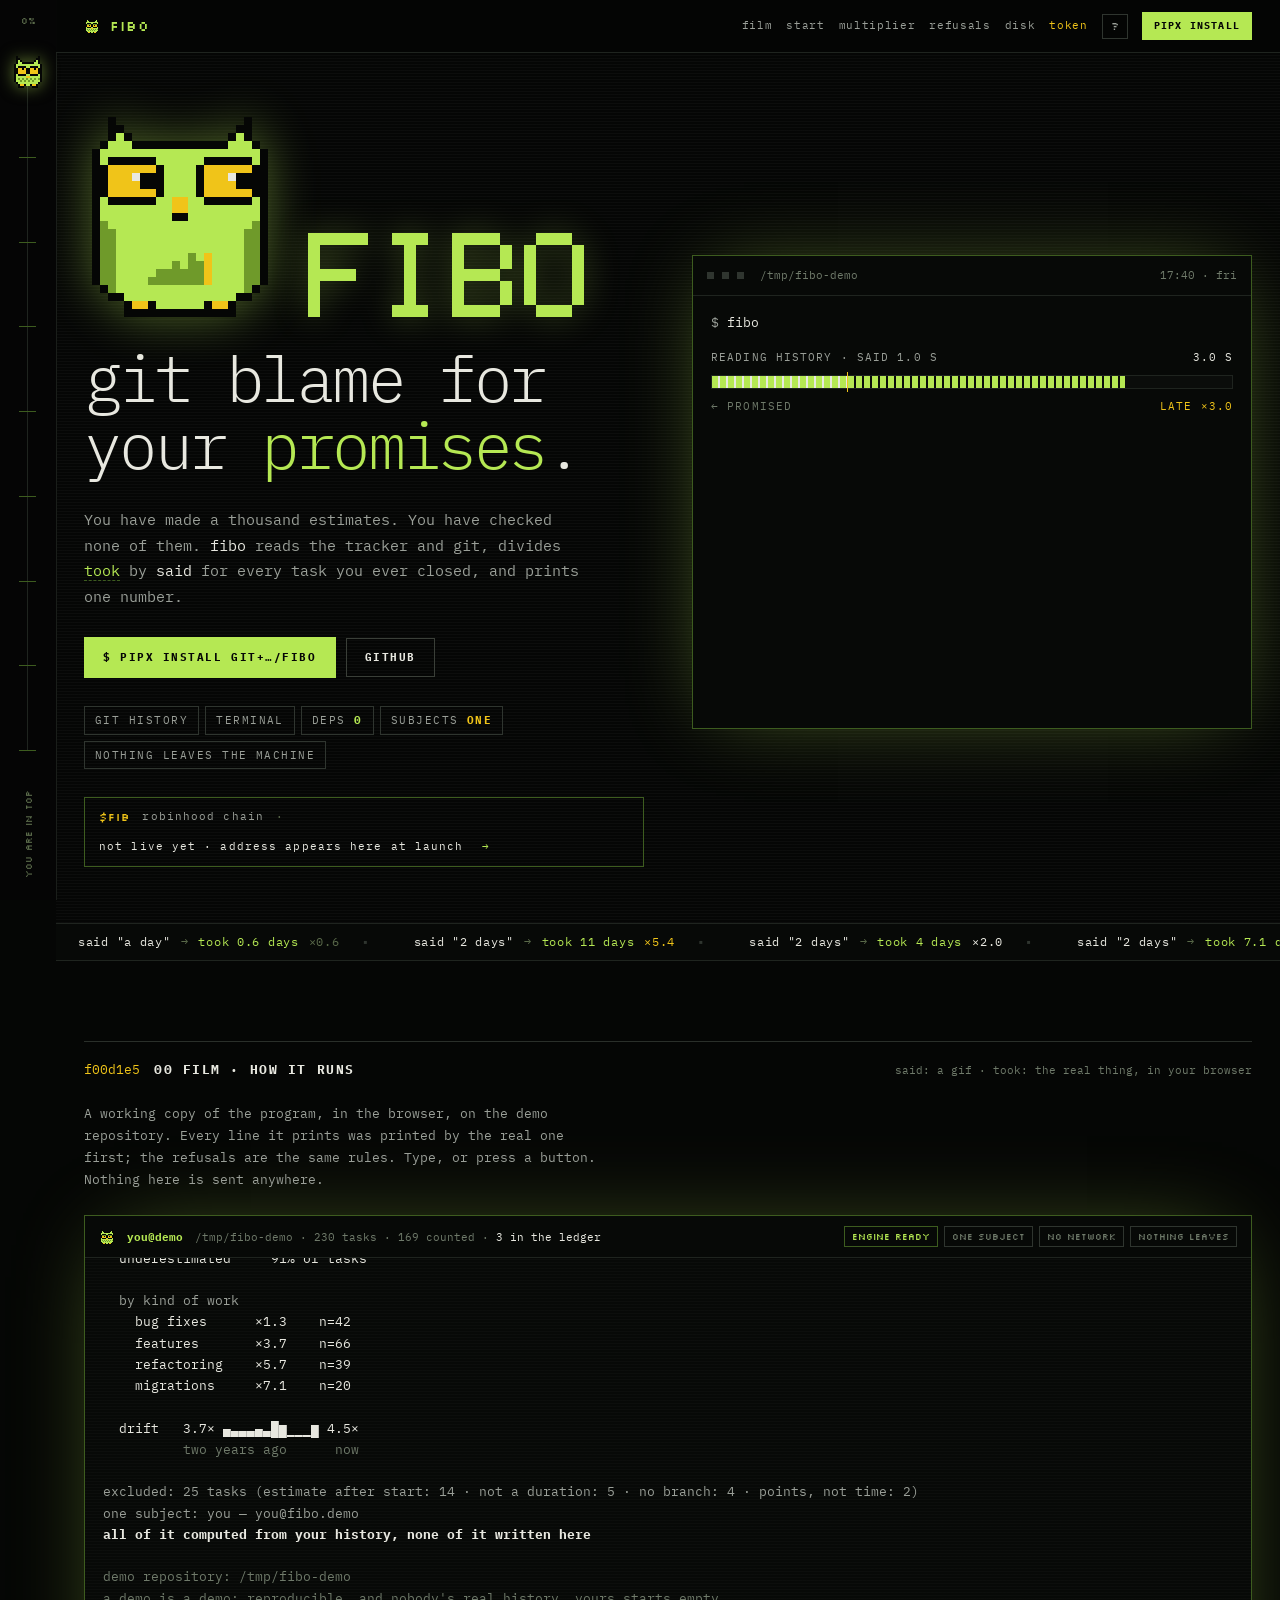
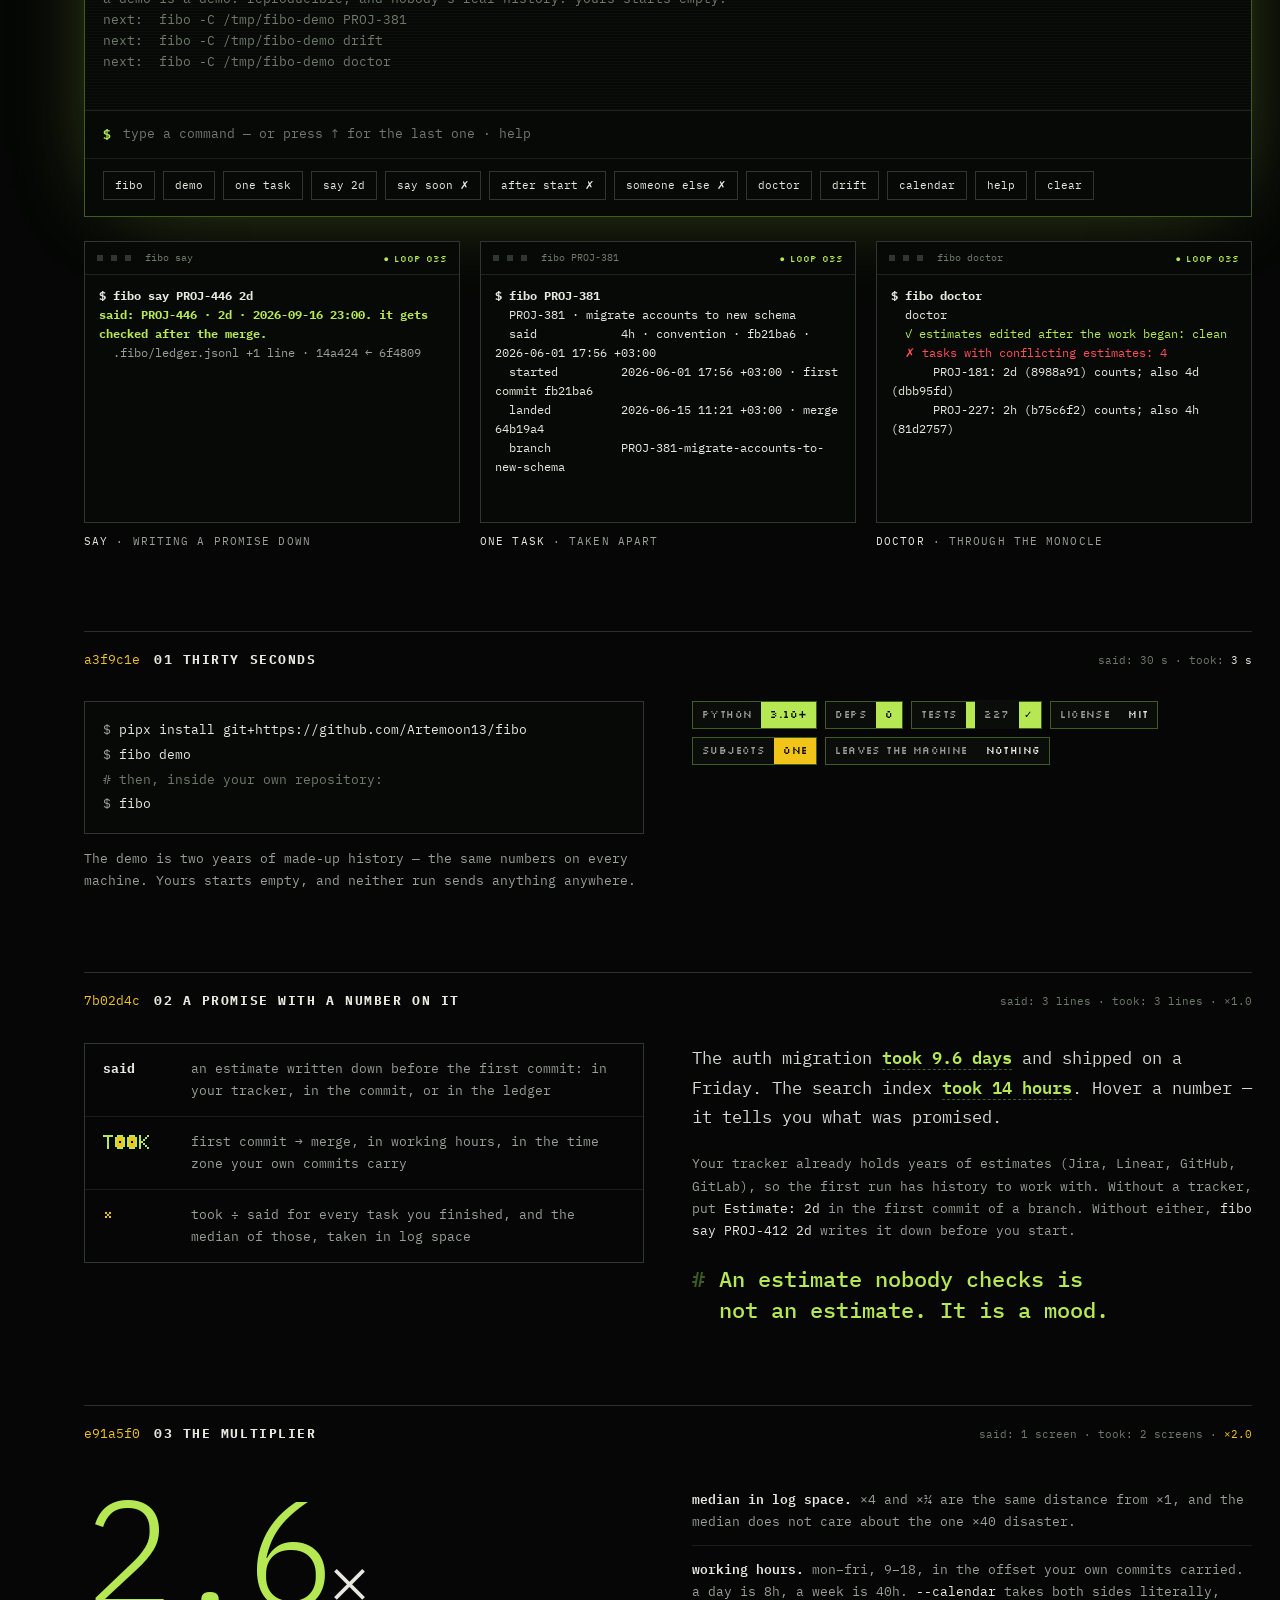
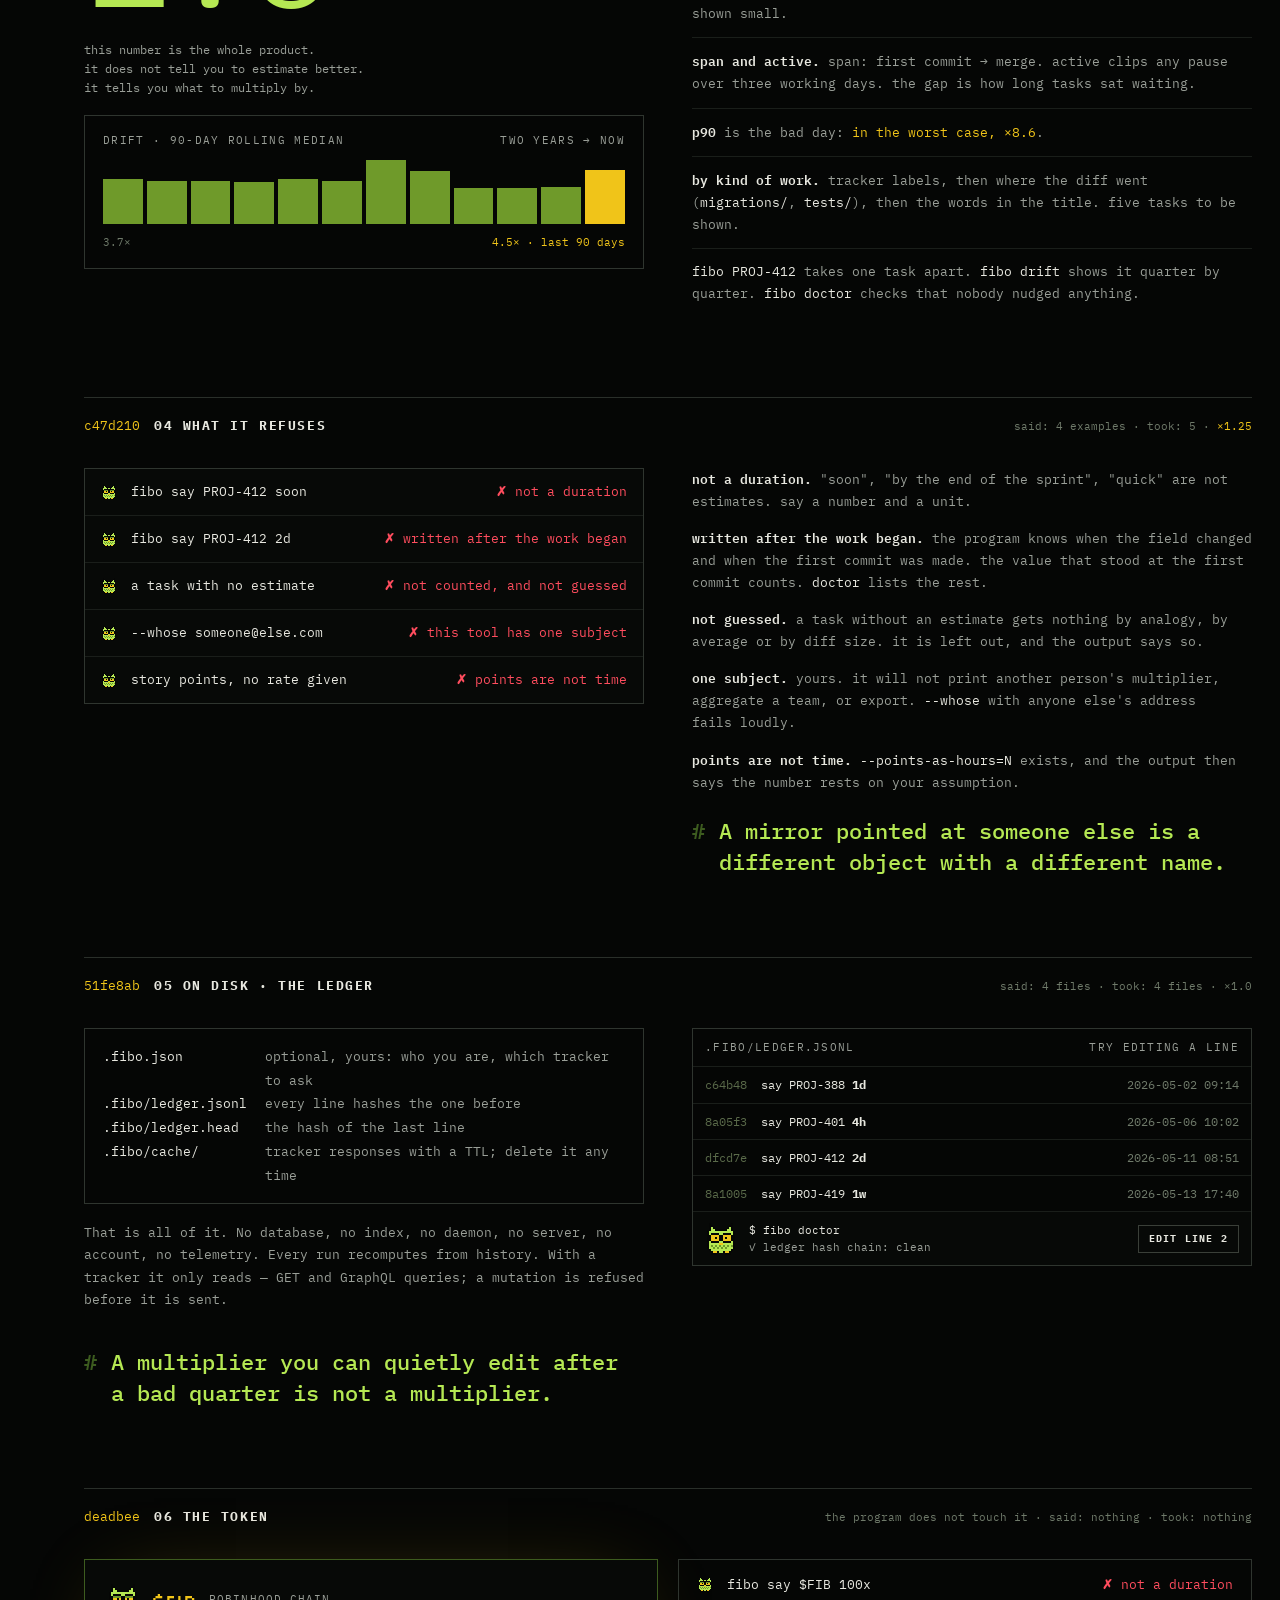
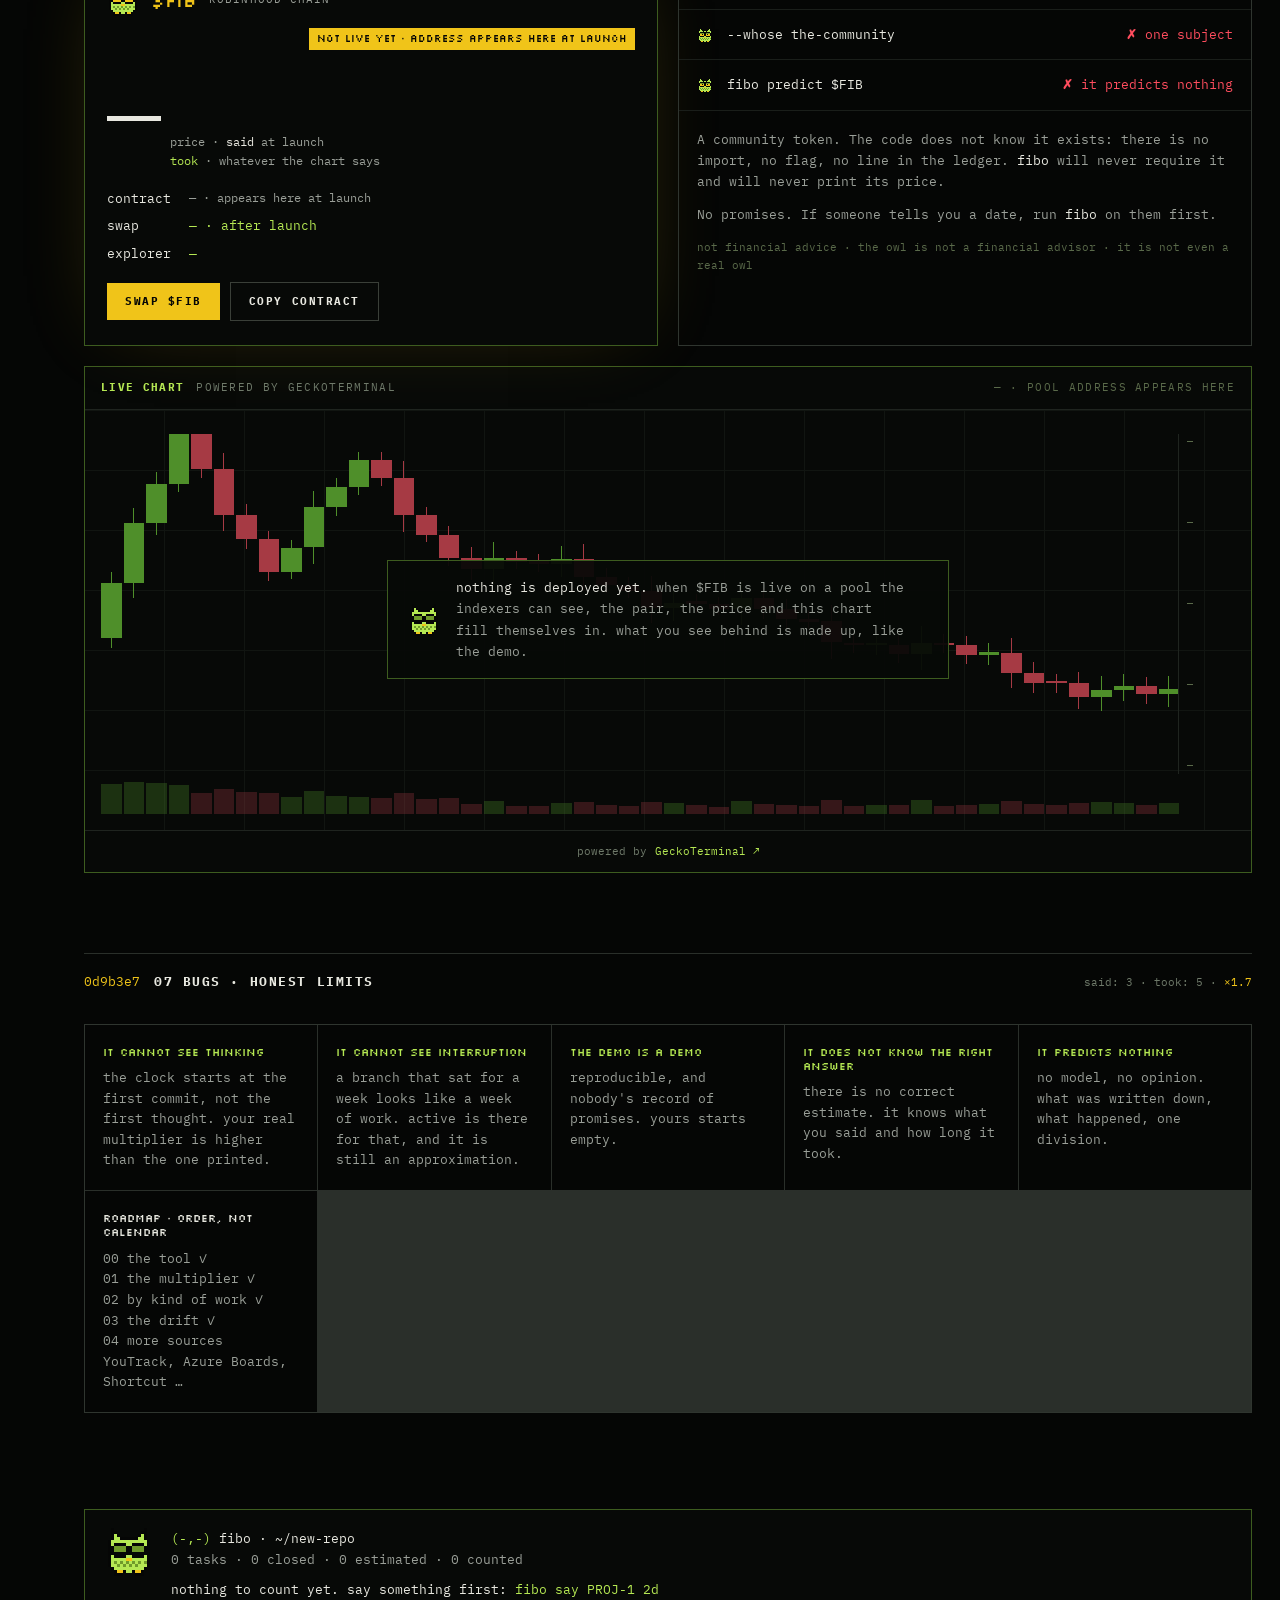
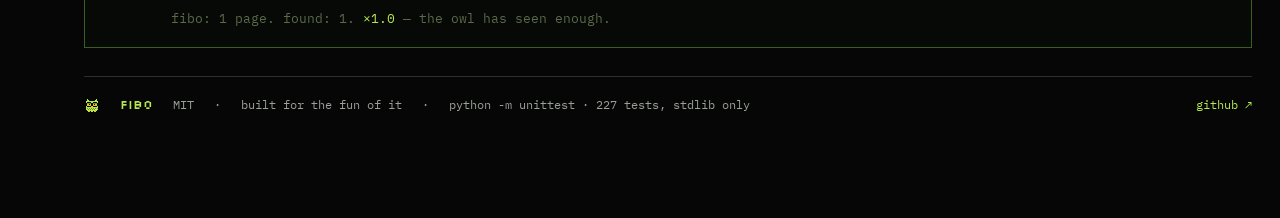
==== commit 25b5c554: "the preview: og:image and twitter card" ====
--- a/index.html
+++ b/index.html
@@ -8,6 +8,16 @@
 <meta property="og:url" content="https://fibo.fund/">
 <meta property="og:title" content="Fibo — git blame for your promises">
 <meta property="og:description" content="You have made a thousand estimates. You have checked none of them.">
+<meta property="og:type" content="website">
+<meta property="og:site_name" content="Fibo">
+<meta property="og:image" content="https://fibo.fund/og.png">
+<meta property="og:image:width" content="1200">
+<meta property="og:image:height" content="630">
+<meta property="og:image:alt" content="Fibo — git blame for your promises">
+<meta name="twitter:card" content="summary_large_image">
+<meta name="twitter:title" content="Fibo — git blame for your promises">
+<meta name="twitter:description" content="You have made a thousand estimates. You have checked none of them.">
+<meta name="twitter:image" content="https://fibo.fund/og.png">
 <meta name="theme-color" content="#050605">
 <link rel="canonical" href="https://fibo.fund/">
 <link rel="icon" href="data:,">
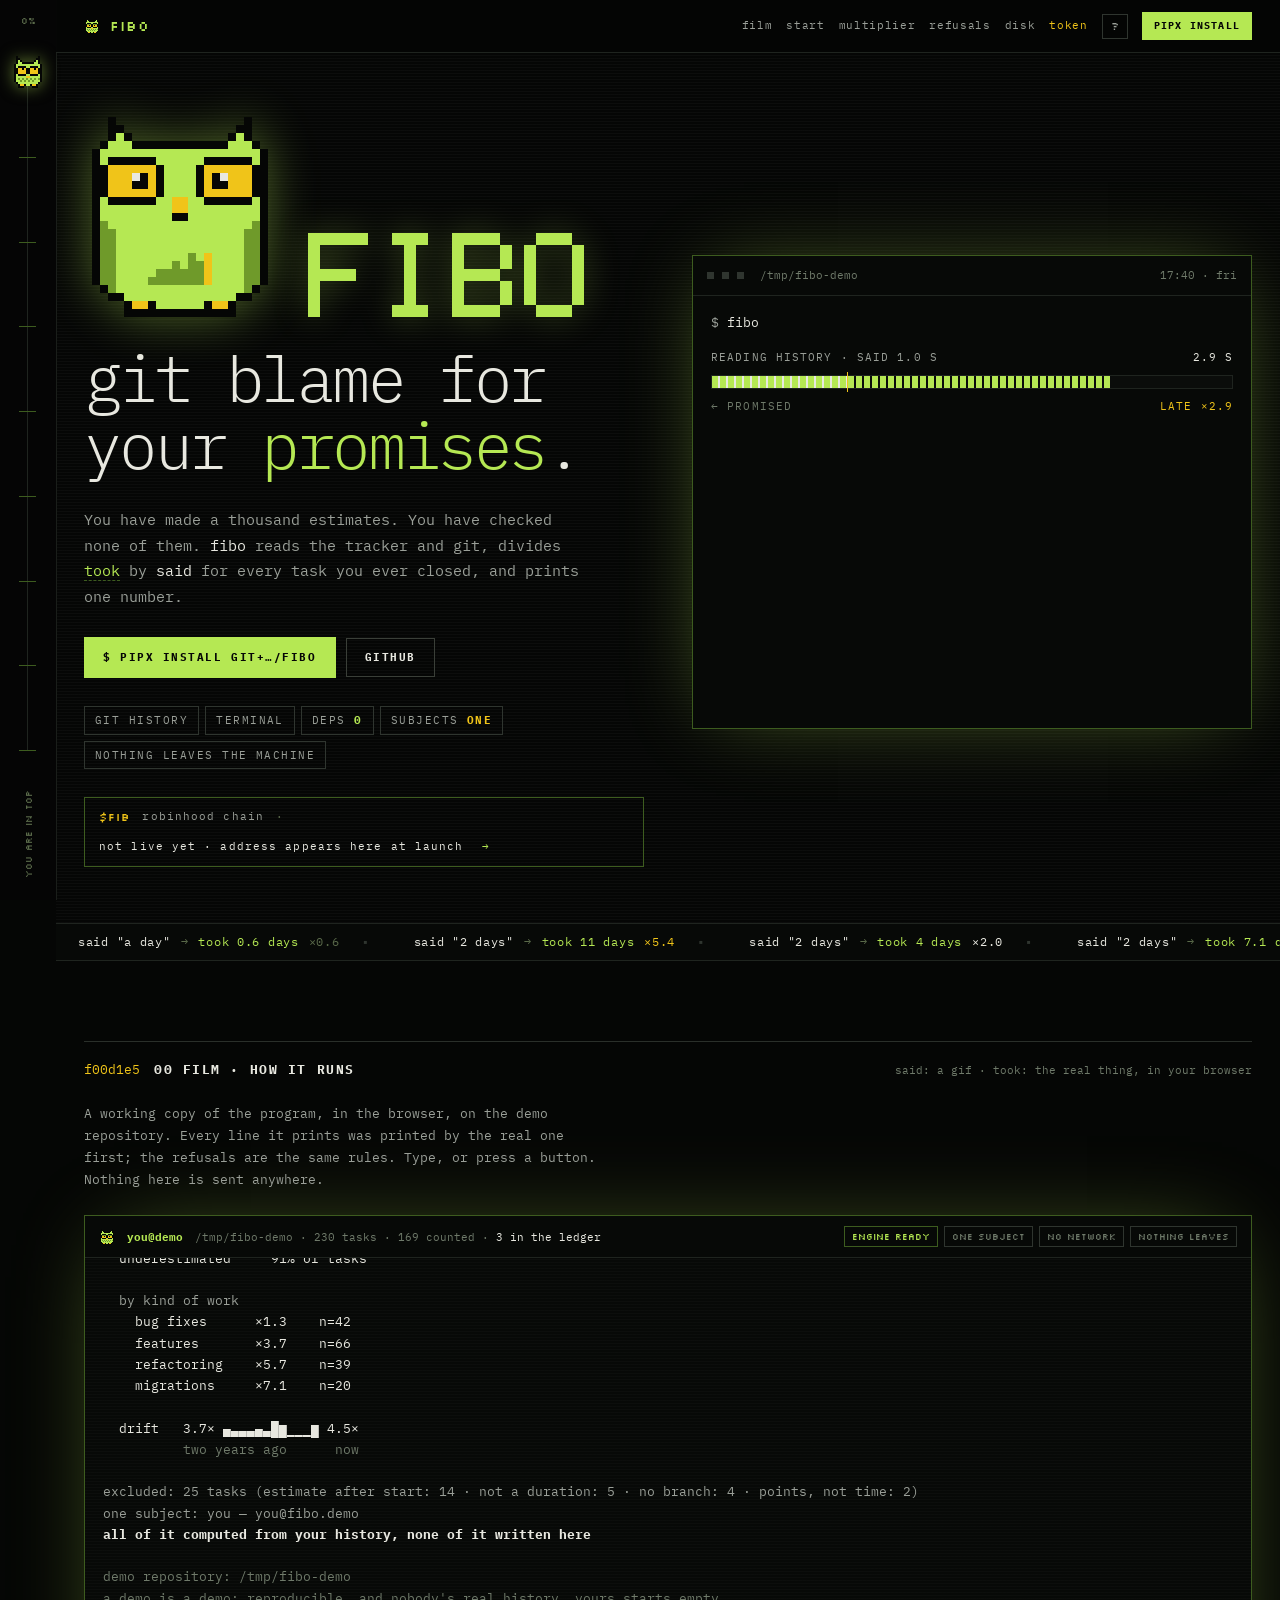
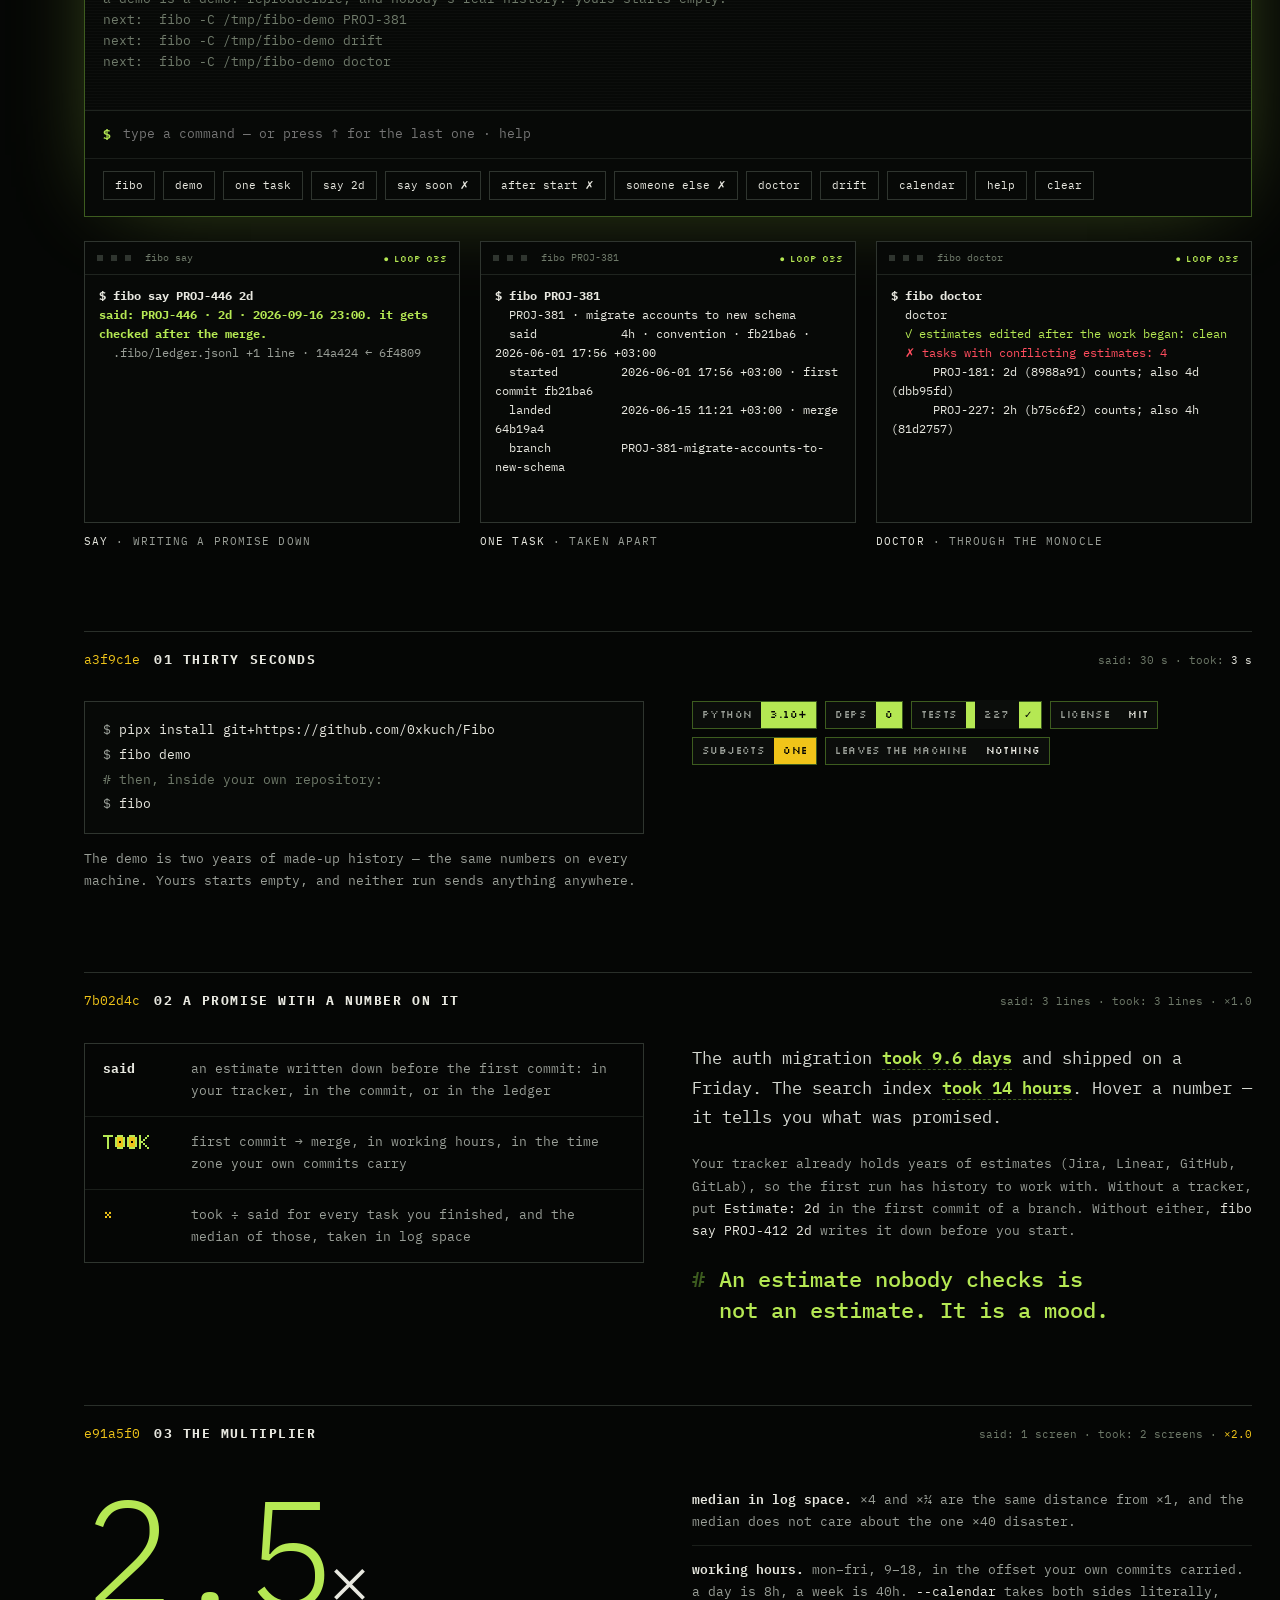
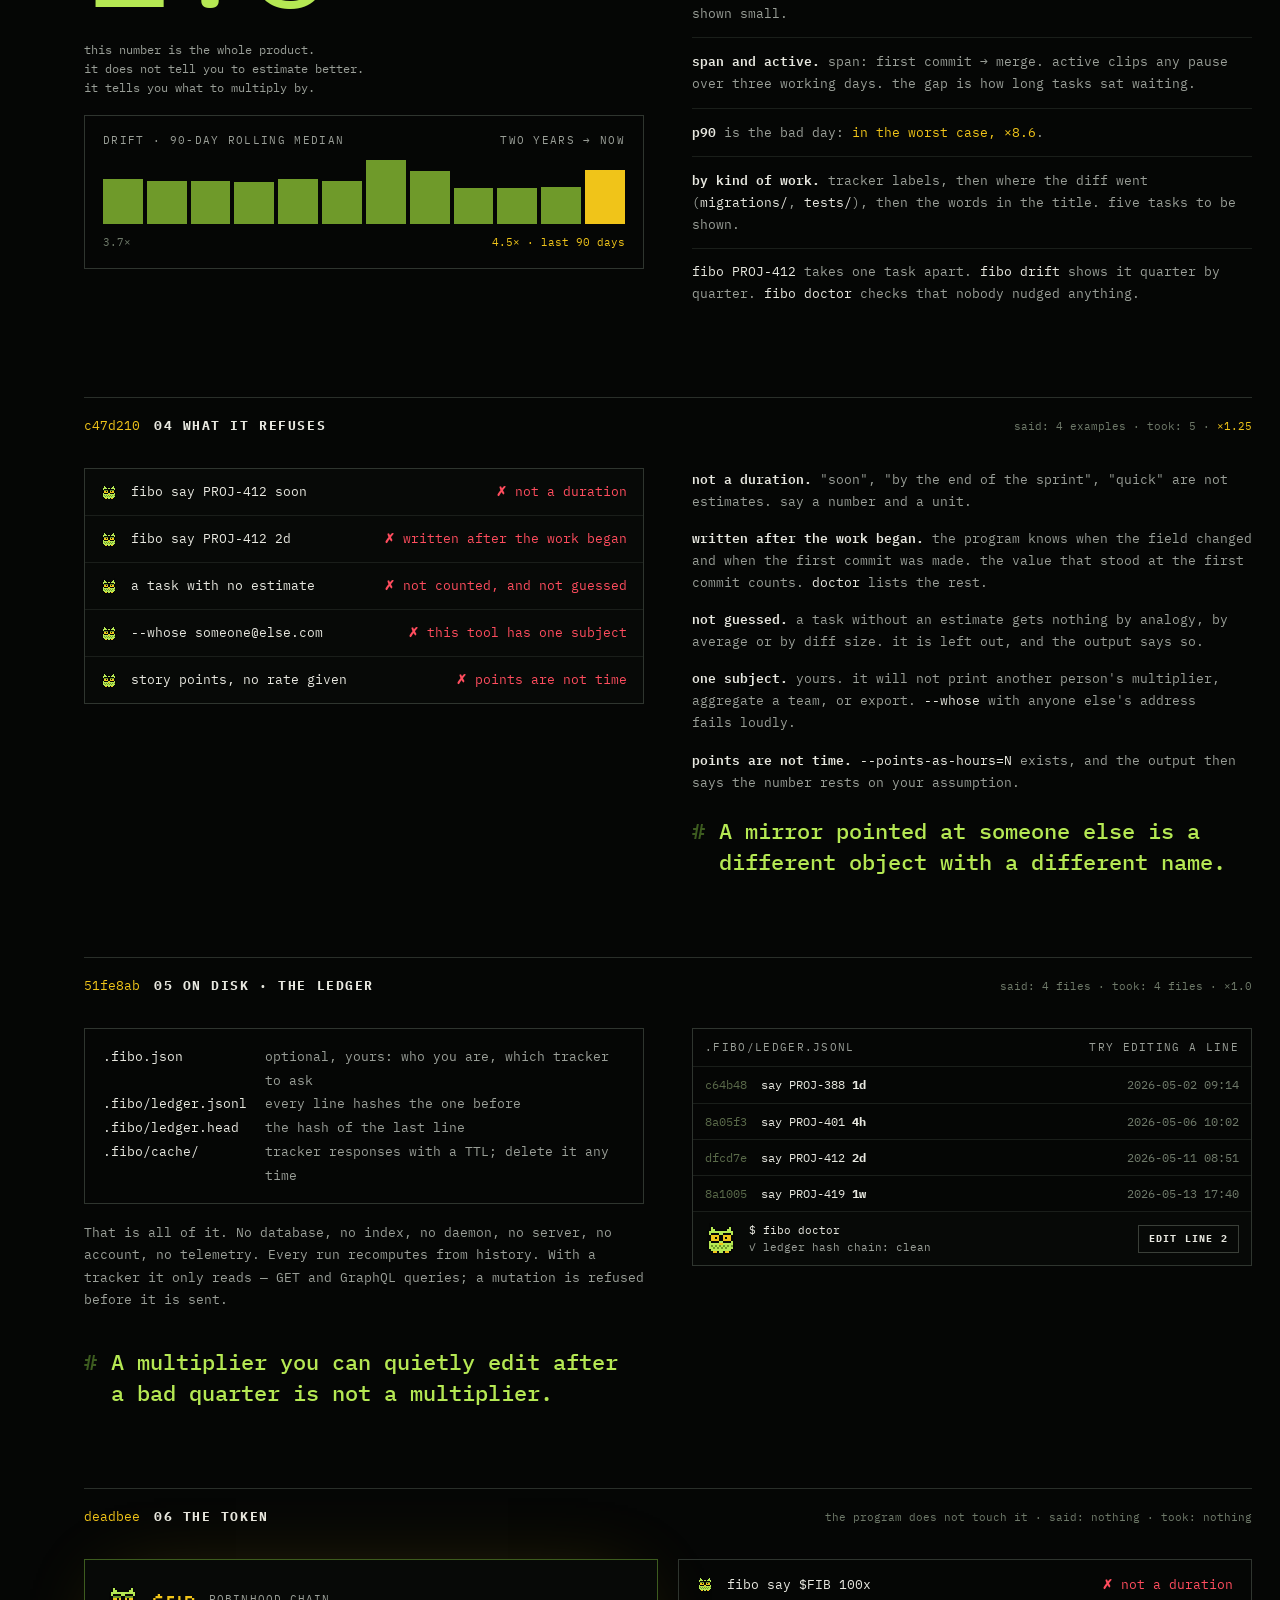
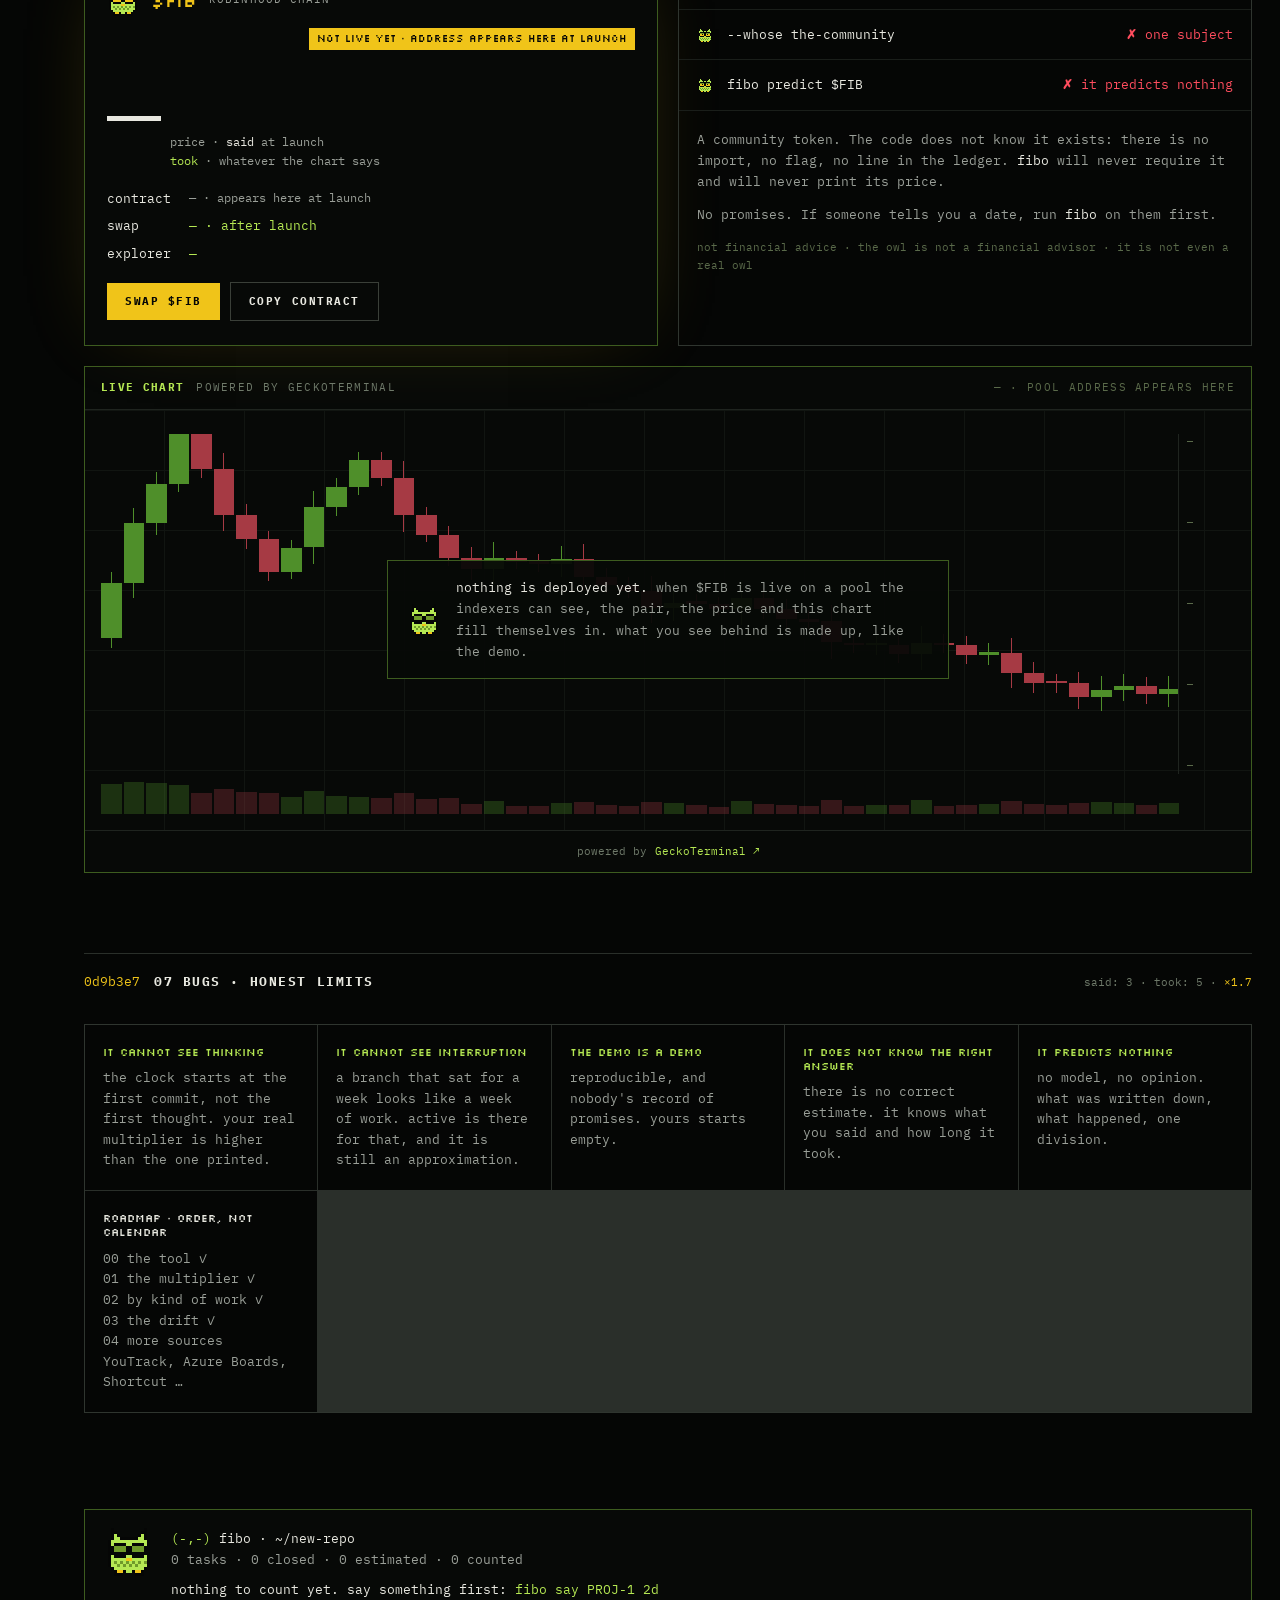
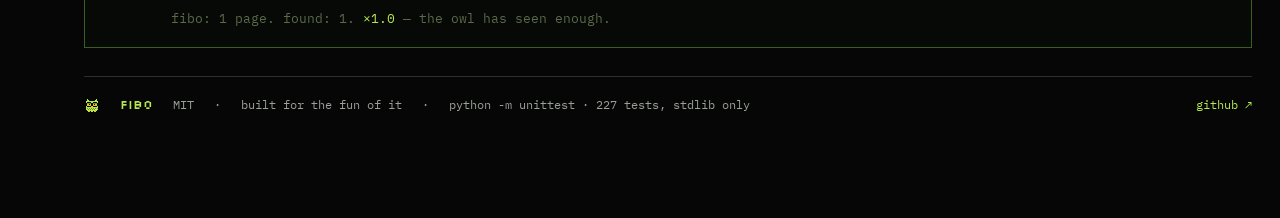
==== commit c955731f: "the repository moved: github.com/0xkuch/Fibo" ====
--- a/index.html
+++ b/index.html
@@ -51,7 +51,7 @@
       <p class="lede">You have made a thousand estimates. You have checked none of them. <span class="ink">fibo</span> reads the tracker and git, divides <span class="hint lime">took</span> by <span class="ink">said</span> for every task you ever closed, and prints one number.</p>
       <div class="cta">
         <button class="btn-big" data-copy="install"><span class="ok" hidden>copied ✓ · the owl saw</span><span class="idle">$ pipx install git+…/fibo</span></button>
-        <a class="btn-ghost" data-repo href="https://github.com/Artemoon13/fibo">github</a>
+        <a class="btn-ghost" data-repo href="https://github.com/0xkuch/Fibo">github</a>
       </div>
       <div class="chips"><span>git history</span><span>terminal</span><span>deps <b>0</b></span><span>subjects <b class="amber">one</b></span><span>nothing leaves the machine</span></div>
       <a href="#token" class="token-pill"><span class="tk" data-t="ticker">$FIB</span><span data-t="network">robinhood chain</span><span class="dim2">·</span><span class="ink" data-t="status">not live yet</span><span class="lime" style="margin-left:6px">→</span></a>
@@ -96,7 +96,7 @@
   <div class="cols" style="gap:24px 48px">
     <div class="stack">
       <div class="codebox">
-        <div><span class="mut">$ </span>pipx install git+<span data-repo-text>https://github.com/Artemoon13/fibo</span></div>
+        <div><span class="mut">$ </span>pipx install git+<span data-repo-text>https://github.com/0xkuch/Fibo</span></div>
         <div><span class="mut">$ </span>fibo demo</div>
         <div class="dim"># then, inside your own repository:</div>
         <div><span class="mut">$ </span>fibo</div>
@@ -237,7 +237,7 @@
 
 <footer class="foot" data-reveal="1" data-screen-label="footer">
   <div class="empty-term"><canvas class="px" data-sprite="owl:empty" data-scale="3" style="flex:none"></canvas><div class="col"><span><span class="lime">(-,-)</span>  fibo · ~/new-repo</span><span class="mut">0 tasks · 0 closed · 0 estimated · 0 counted</span><span style="margin-top:8px">nothing to count yet. say something first:  <span class="lime">fibo say PROJ-1 2d</span></span><span style="margin-top:8px" class="dim2">fibo: 1 page. found: 1. <span class="lime">×1.0</span> — the owl has seen enough.</span></div></div>
-  <div class="foot-bar"><canvas class="px" data-sprite="owl:auditor" data-scale="1"></canvas><span class="word">FIBO</span><span>MIT</span><span>·</span><span>built for the fun of it</span><span>·</span><span>python -m unittest · <span data-d="tests">227</span> tests, stdlib only</span><a class="gh" data-repo href="https://github.com/Artemoon13/fibo">github ↗</a></div>
+  <div class="foot-bar"><canvas class="px" data-sprite="owl:auditor" data-scale="1"></canvas><span class="word">FIBO</span><span>MIT</span><span>·</span><span>built for the fun of it</span><span>·</span><span>python -m unittest · <span data-d="tests">227</span> tests, stdlib only</span><a class="gh" data-repo href="https://github.com/0xkuch/Fibo">github ↗</a></div>
 </footer>
 
 <div class="rail" id="rail" hidden>
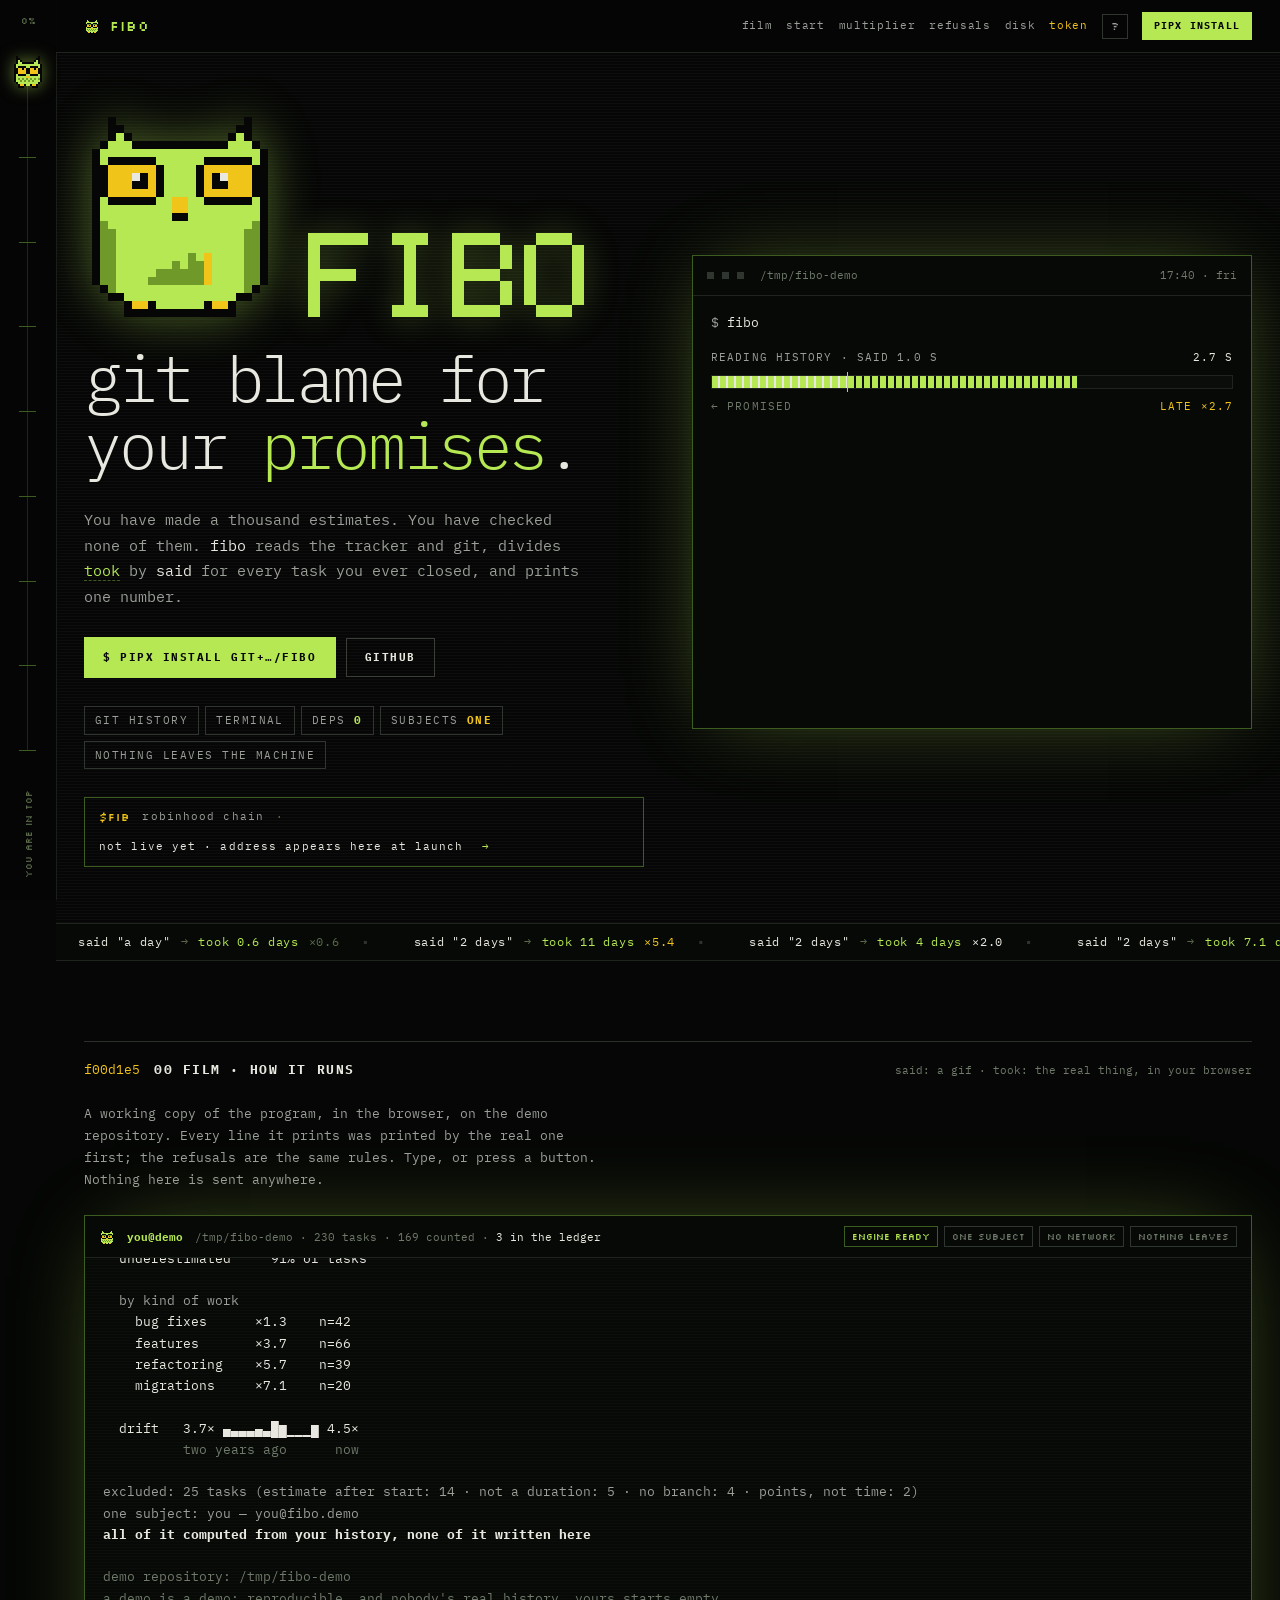
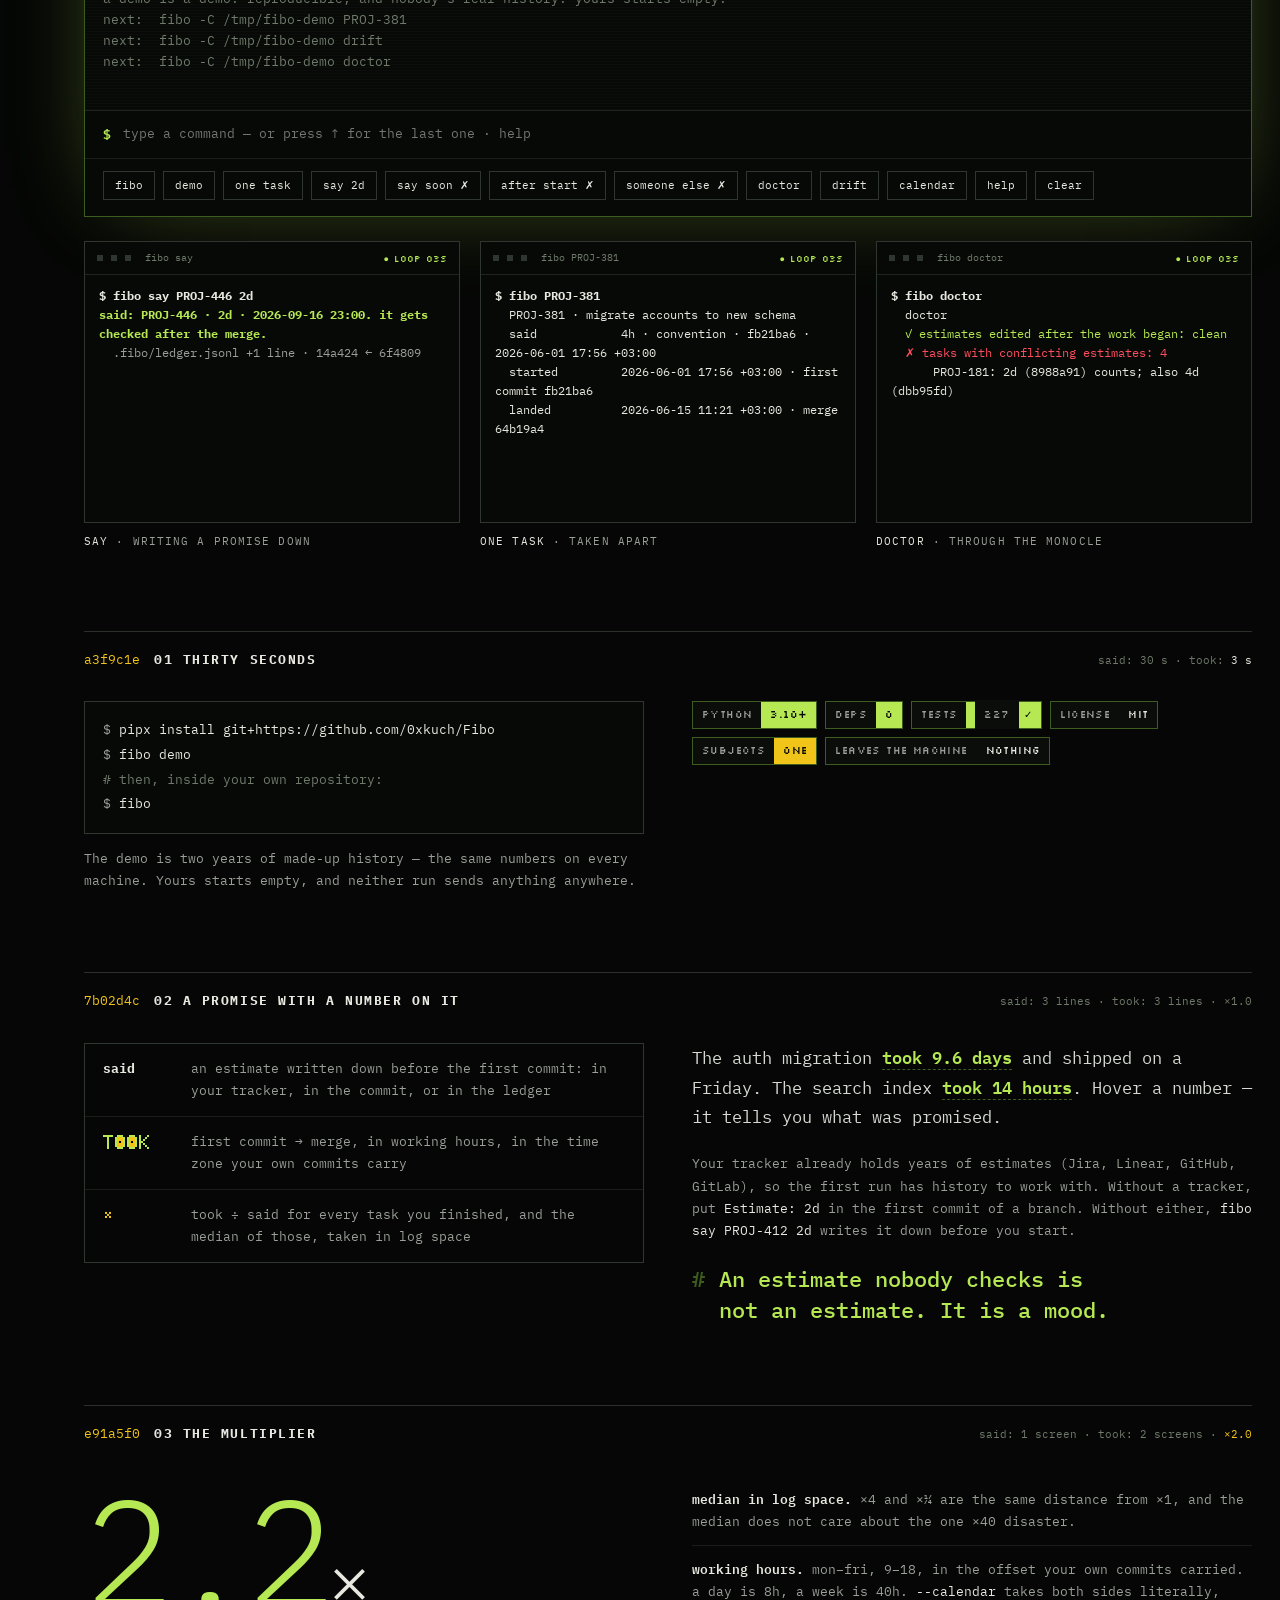
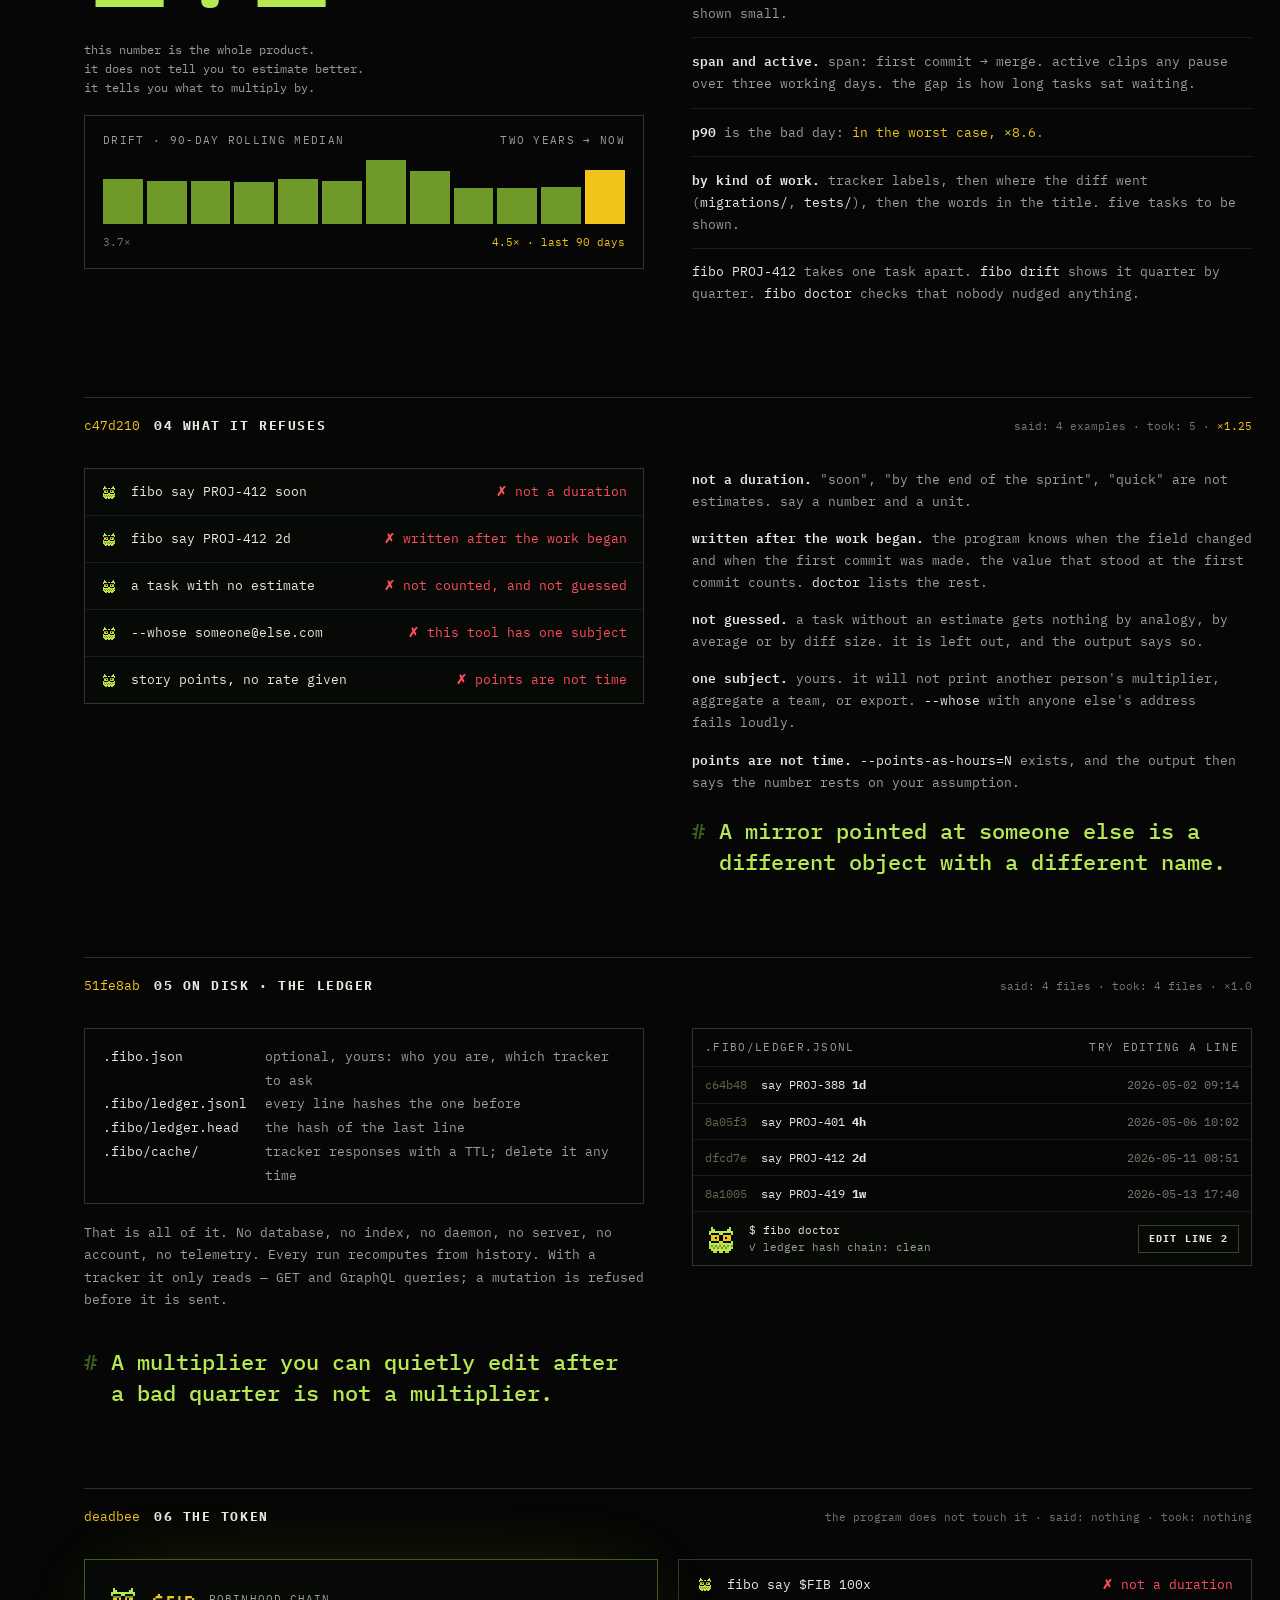
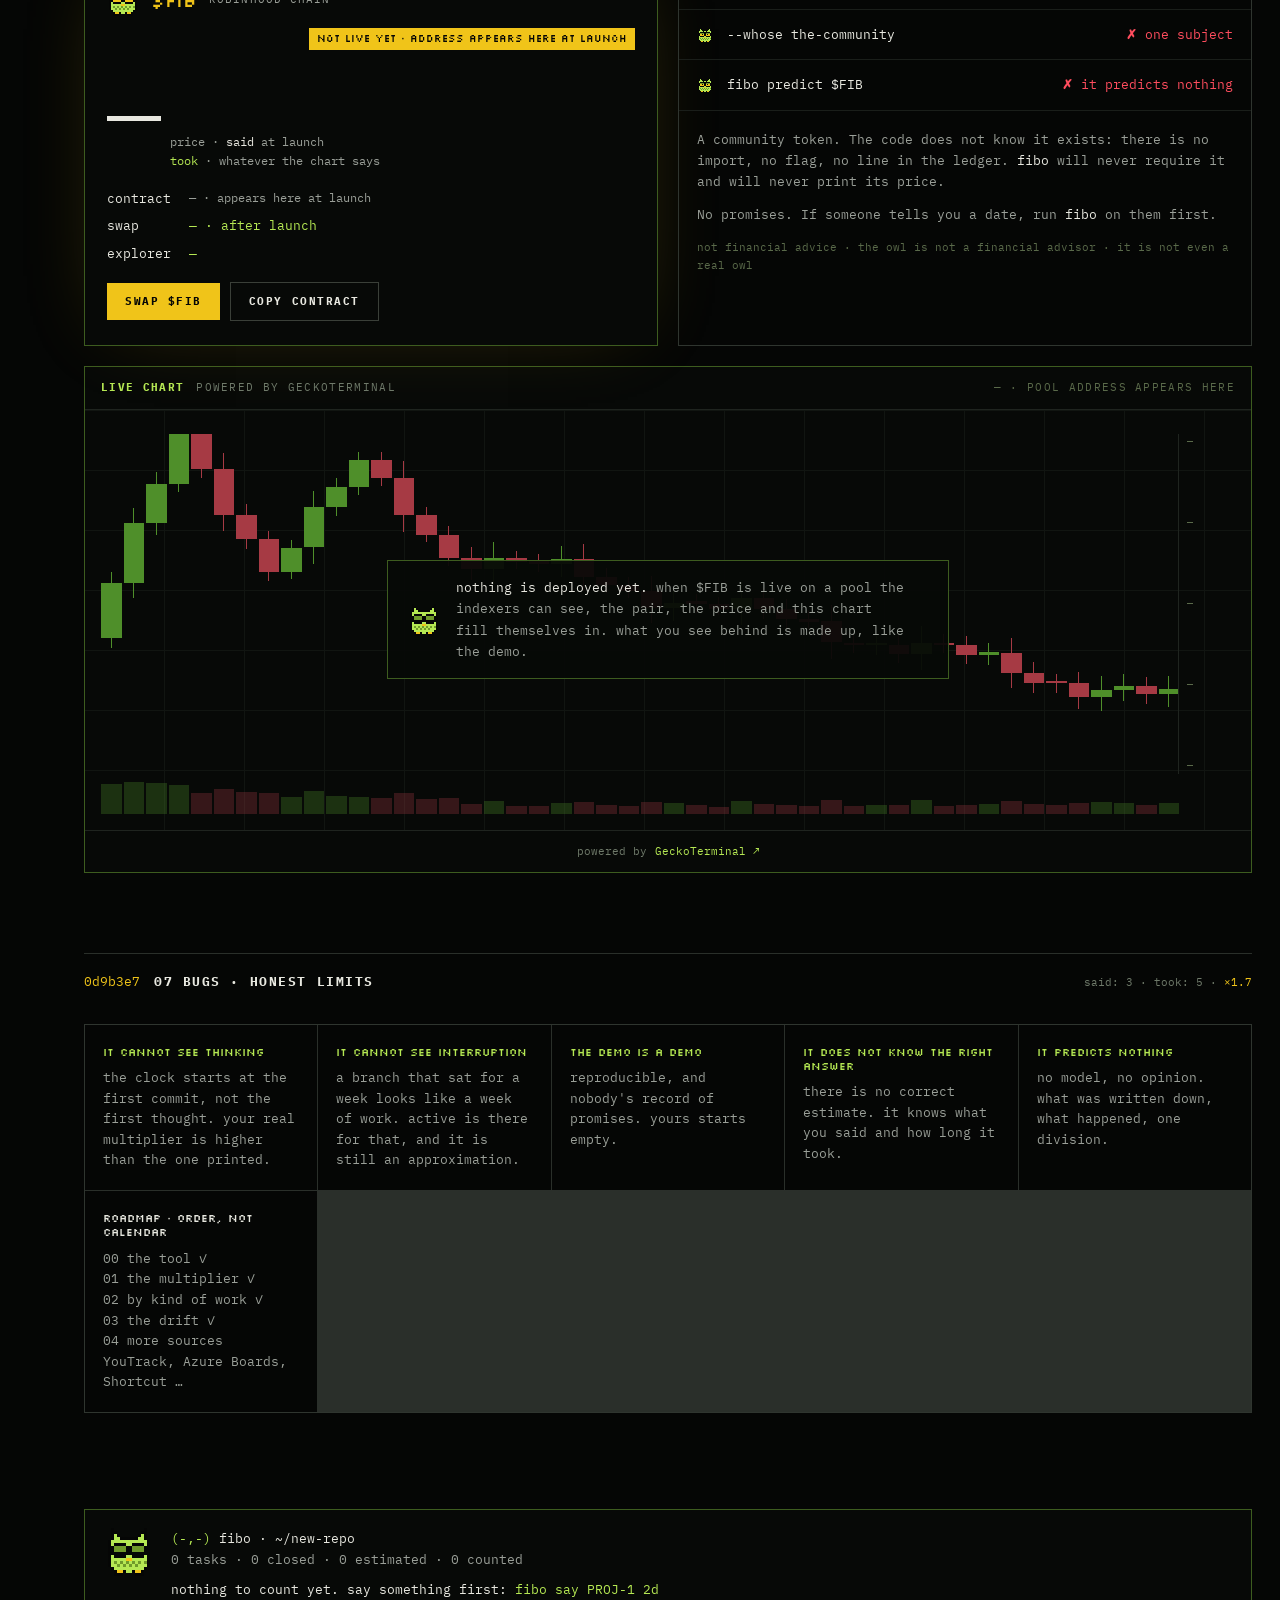
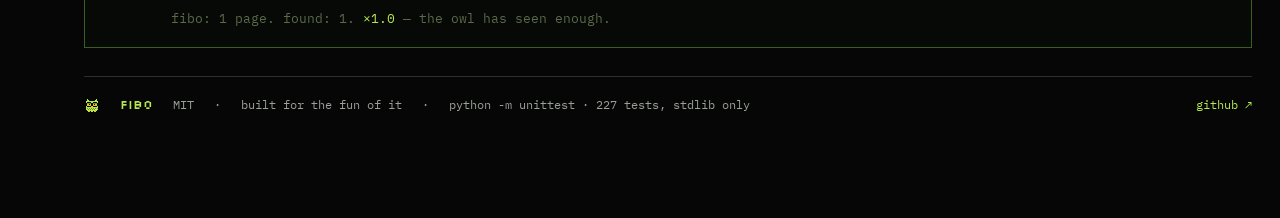
==== commit c4cf051d: "the burn: a clock standing in a fire, lit at launch" ====
--- a/index.html
+++ b/index.html
@@ -209,6 +209,21 @@
       </div>
     </div>
   </div>
+  <div class="burn" id="burn" hidden>
+    <div class="burn-head"><b>the burn</b><span>said: every <span id="burnEvery">7</span> days · took so far: <span class="ink" id="burnTook">—</span></span><span class="burn-flag" id="burnFlag">lit</span></div>
+    <div class="burn-copy">
+      <canvas class="px" data-sprite="owl:auditor" data-scale="2" style="flex:none"></canvas>
+      <div class="stack" style="gap:6px">
+        <p>when this reaches zero, every fee <span data-t="ticker">$FIB</span> has earned buys <span data-t="ticker">$FIB</span>, and that <span data-t="ticker">$FIB</span> goes to the burn address. nothing comes back. then the clock starts over.</p>
+        <p class="dim2">a wallet does this, not the program. the clock is on this page so that it can be checked; checking is the whole point.</p>
+      </div>
+    </div>
+    <div class="burn-stage">
+      <canvas class="burn-fire" id="burnFire" aria-hidden="true"></canvas>
+      <div class="burn-clock" id="burnClock"><span><b>00</b><i>days</i></span><em>:</em><span><b>00</b><i>hours</i></span><em>:</em><span><b>00</b><i>min</i></span><em>:</em><span><b>00</b><i>sec</i></span></div>
+    </div>
+    <div class="burn-foot"><span id="burnWhen">first burn · —</span><span id="burnCount">burn #1</span><span class="track"><span class="took" id="burnBar"></span></span></div>
+  </div>
   <div class="chart">
     <div class="chart-top"><b>live chart</b><span>powered by geckoterminal</span><span class="pool" id="chartPool">— · pool address appears here</span></div>
     <div id="chartLive" hidden></div>
--- a/style.css
+++ b/style.css
@@ -238,6 +238,27 @@
 .fake-note > div { display: flex; gap: 16px; align-items: center; border: 1px solid var(--moss); background: rgba(7, 9, 7, .94); padding: 16px 20px; max-width: min(92%, 520px); font-size: 12.5px; line-height: 1.7; color: var(--mut); text-wrap: pretty; }
 .chart-foot { display: flex; justify-content: center; gap: 8px; padding: 12px 16px; border-top: 1px solid var(--line); font-size: 11px; color: var(--dim); }
 
+/* the burn: a clock standing in a fire. the fire is the old trick, every cell cools a step as it rises; it grows as the burn gets closer */
+.burn { margin-top: 20px; border: 1px solid var(--moss); background: var(--panel); display: flex; flex-direction: column; min-width: 0; overflow: hidden; box-shadow: 0 0 80px -30px rgba(240, 196, 25, .35); }
+.burn-head { display: flex; align-items: center; gap: 12px; flex-wrap: wrap; padding: 12px 16px; border-bottom: 1px solid var(--line); font-size: 11px; letter-spacing: .12em; text-transform: uppercase; color: var(--dim); }
+.burn-head b { color: var(--amber); }
+.burn-flag { margin-left: auto; font: 400 9px/1 var(--pixel); color: var(--amber); border: 1px solid var(--amber); padding: 5px 7px; }
+.burn.hot .burn-flag { background: var(--amber); color: var(--bg); animation: flick 1s steps(1) infinite; }
+.burn-copy { display: flex; gap: 16px; align-items: flex-start; padding: 18px 18px 6px; font-size: 12.5px; line-height: 1.7; color: var(--mut); }
+.burn-copy p { margin: 0; text-wrap: pretty; max-width: 72ch; }
+.burn-stage { position: relative; height: 200px; }
+.burn-fire { position: absolute; inset: 0; width: 100%; height: 100%; image-rendering: pixelated; }
+.burn-clock { position: absolute; left: 0; right: 0; top: 18px; display: flex; justify-content: center; align-items: flex-start; gap: clamp(4px, 1.2vw, 14px); padding: 0 12px; }
+.burn-clock > span { display: flex; flex-direction: column; align-items: center; gap: 8px; }
+.burn-clock b, .burn-clock em { font: 300 clamp(40px, 7vw, 92px)/1 var(--mono); letter-spacing: -.06em; color: var(--ink); text-shadow: 0 0 2px var(--bg), 0 0 6px var(--bg), 0 0 14px var(--bg); transition: color .4s steps(3), text-shadow .4s steps(3); }
+.burn-clock em { color: var(--moss); }
+.burn-clock i { font: 400 9px/1 var(--pixel); font-style: normal; letter-spacing: .12em; color: var(--mut); text-shadow: 0 0 2px var(--bg), 0 0 4px var(--bg), 0 0 8px var(--bg); }
+.burn.hot .burn-clock b { color: var(--amber-hi); text-shadow: 0 0 2px var(--bg), 0 0 5px var(--bg), 0 0 10px var(--bg), 0 0 28px rgba(255, 210, 63, .7); }
+.burn.hot .burn-clock i { color: var(--bg); text-shadow: 0 0 6px var(--amber-hi), 0 0 2px var(--amber-hi); }
+.burn-foot { display: flex; align-items: center; gap: 18px; flex-wrap: wrap; padding: 10px 16px; border-top: 1px solid var(--line); font-size: 11px; letter-spacing: .1em; text-transform: uppercase; color: var(--dim); background: var(--panel); }
+.burn-foot .track { flex: 1; min-width: 140px; height: 8px; }
+.burn-foot .track .took { position: absolute; left: 0; top: 0; height: 100%; width: 0; background: repeating-linear-gradient(90deg, var(--amber) 0 6px, transparent 6px 8px); }
+
 /* 07 limits */
 .limits { display: grid; grid-template-columns: repeat(auto-fit, minmax(min(100%, 220px), 1fr)); gap: 1px; background: var(--line3); border: 1px solid var(--edge); margin-top: 32px; font-size: 12.5px; line-height: 1.65; }
 .limits > div { background: var(--bg); padding: 20px 18px; display: flex; flex-direction: column; gap: 8px; }
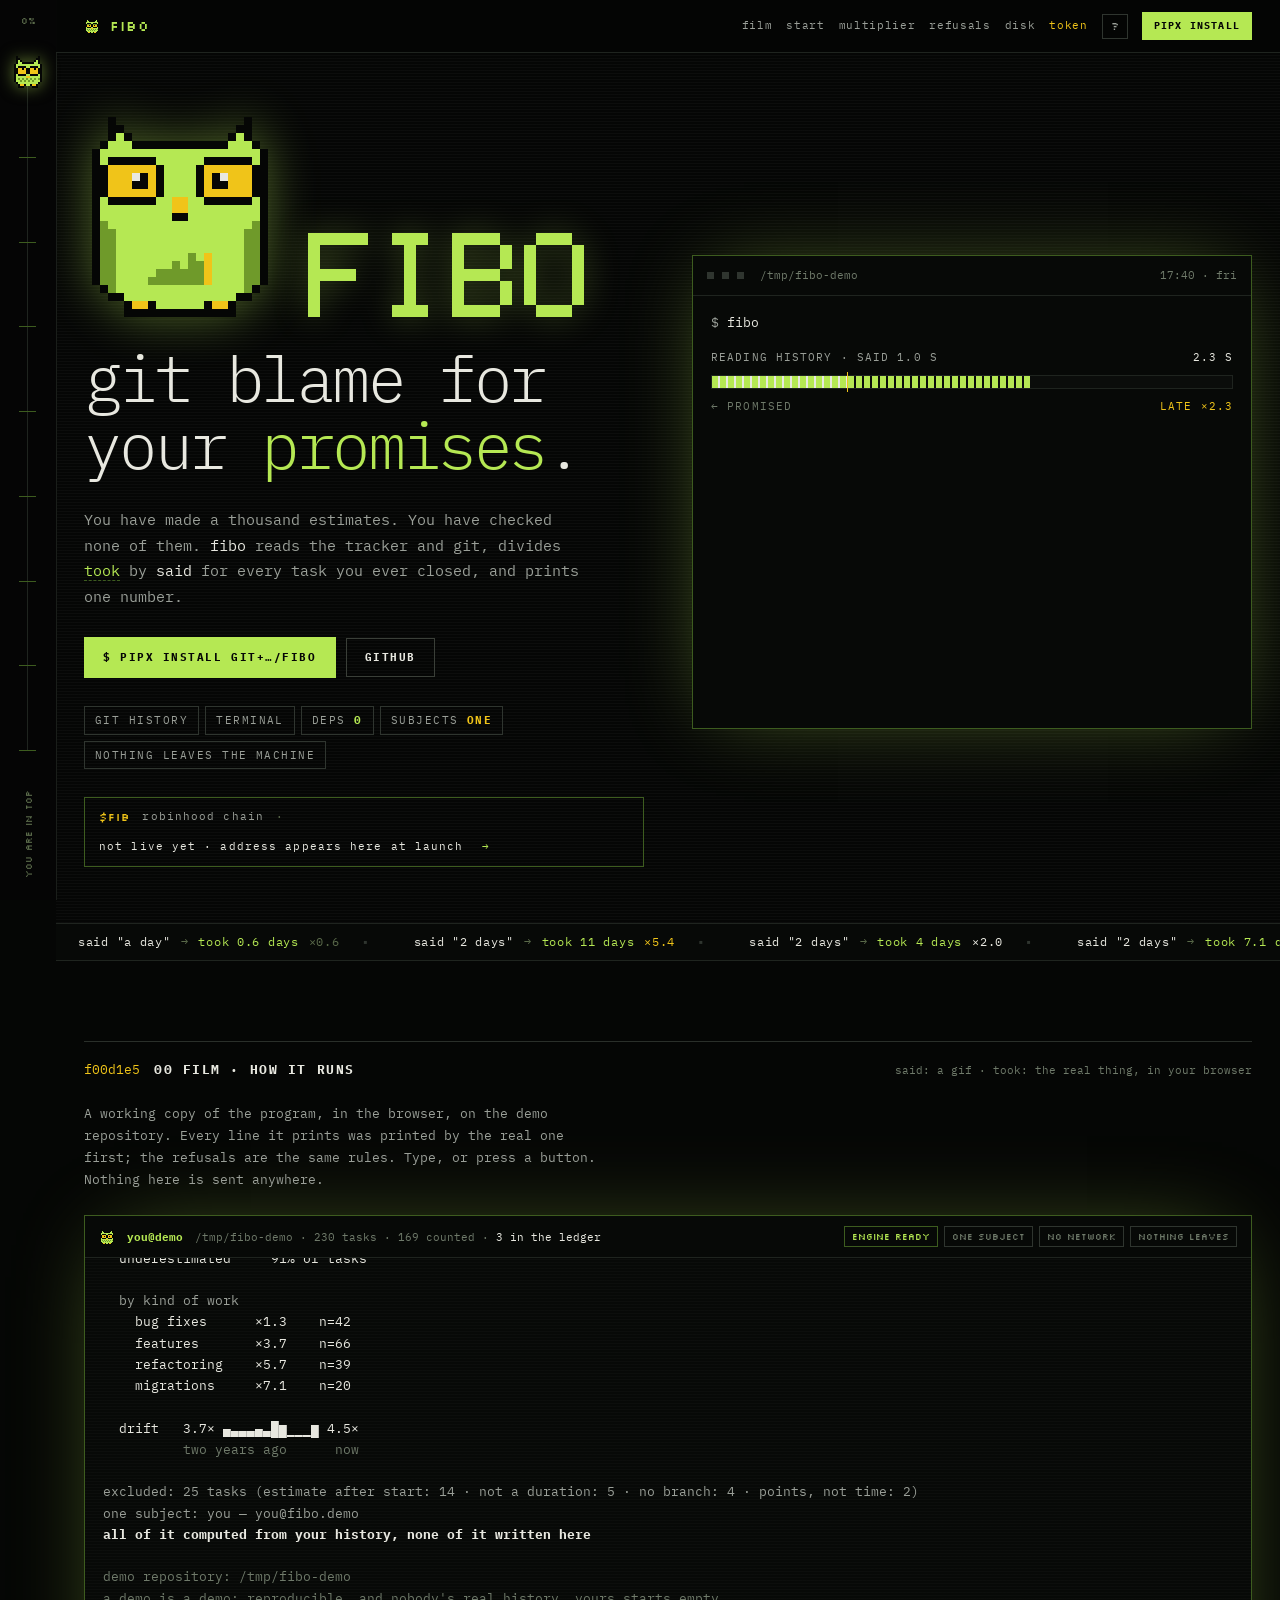
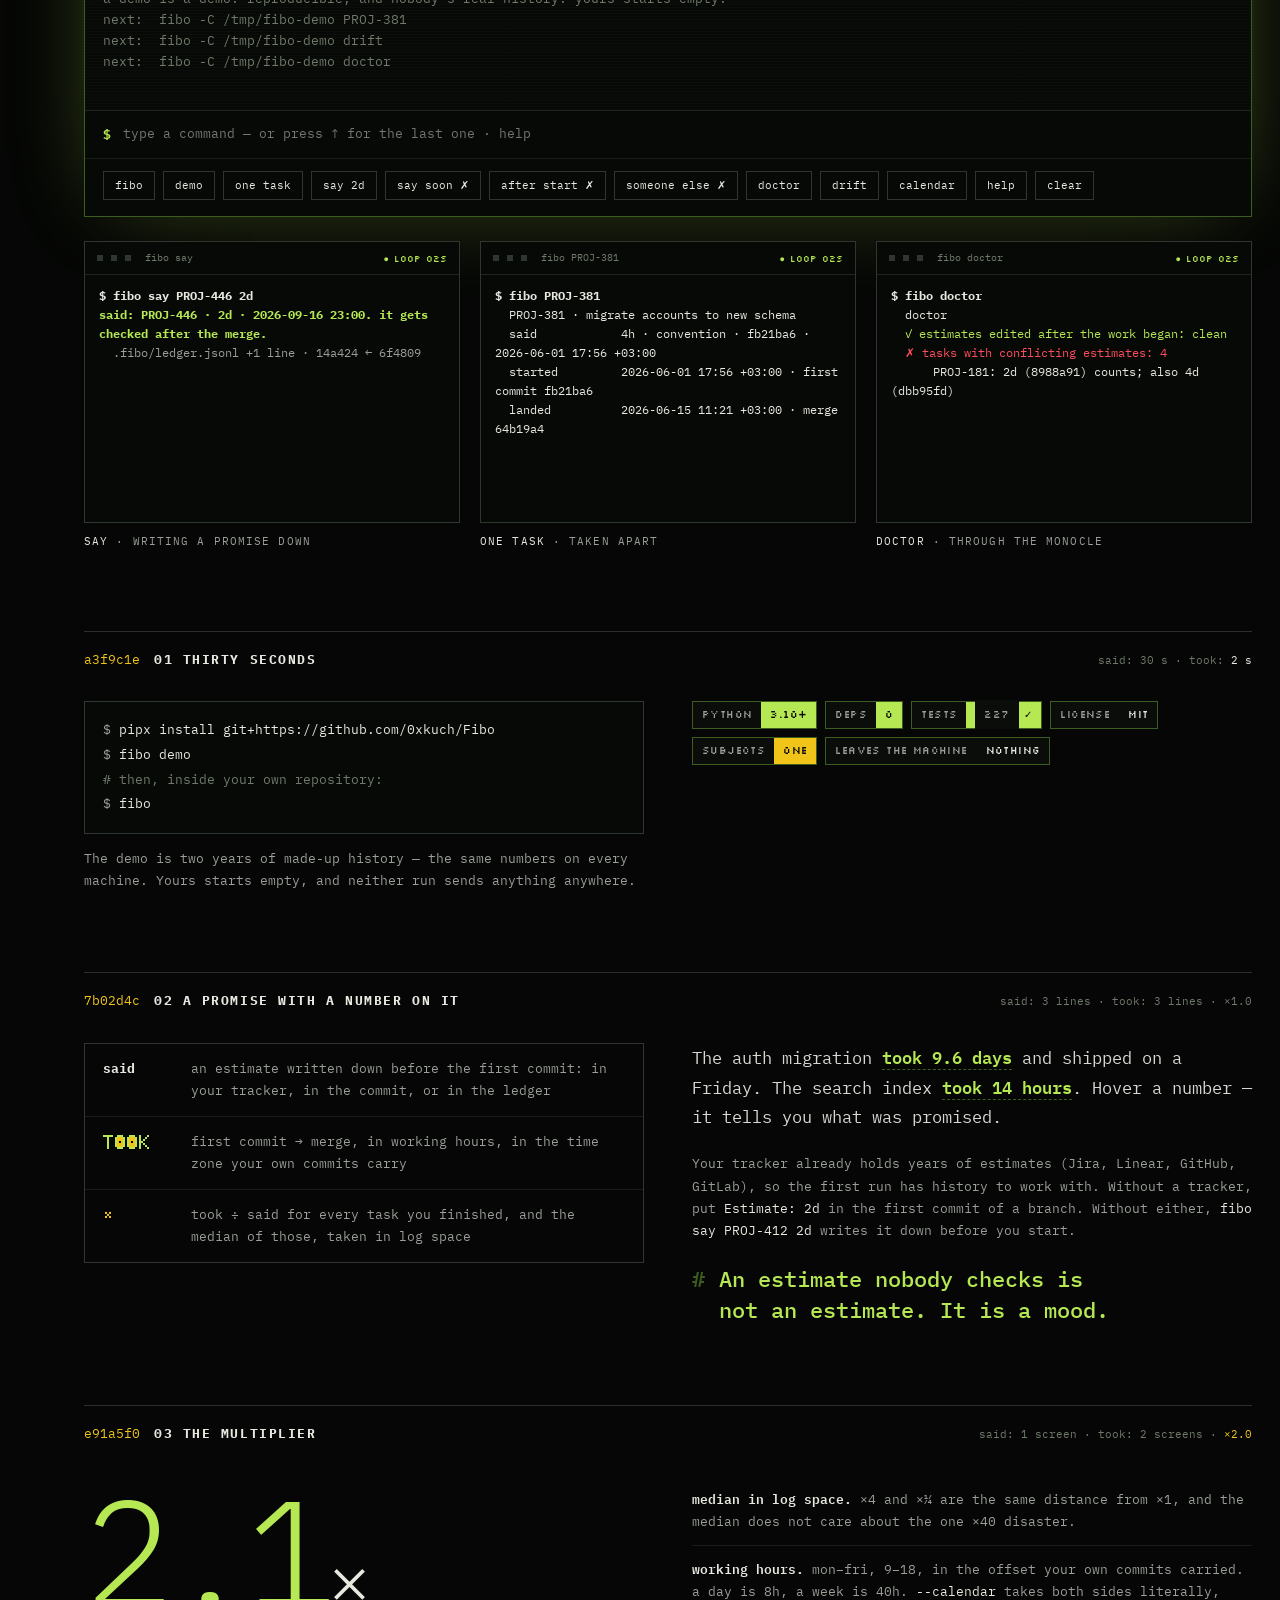
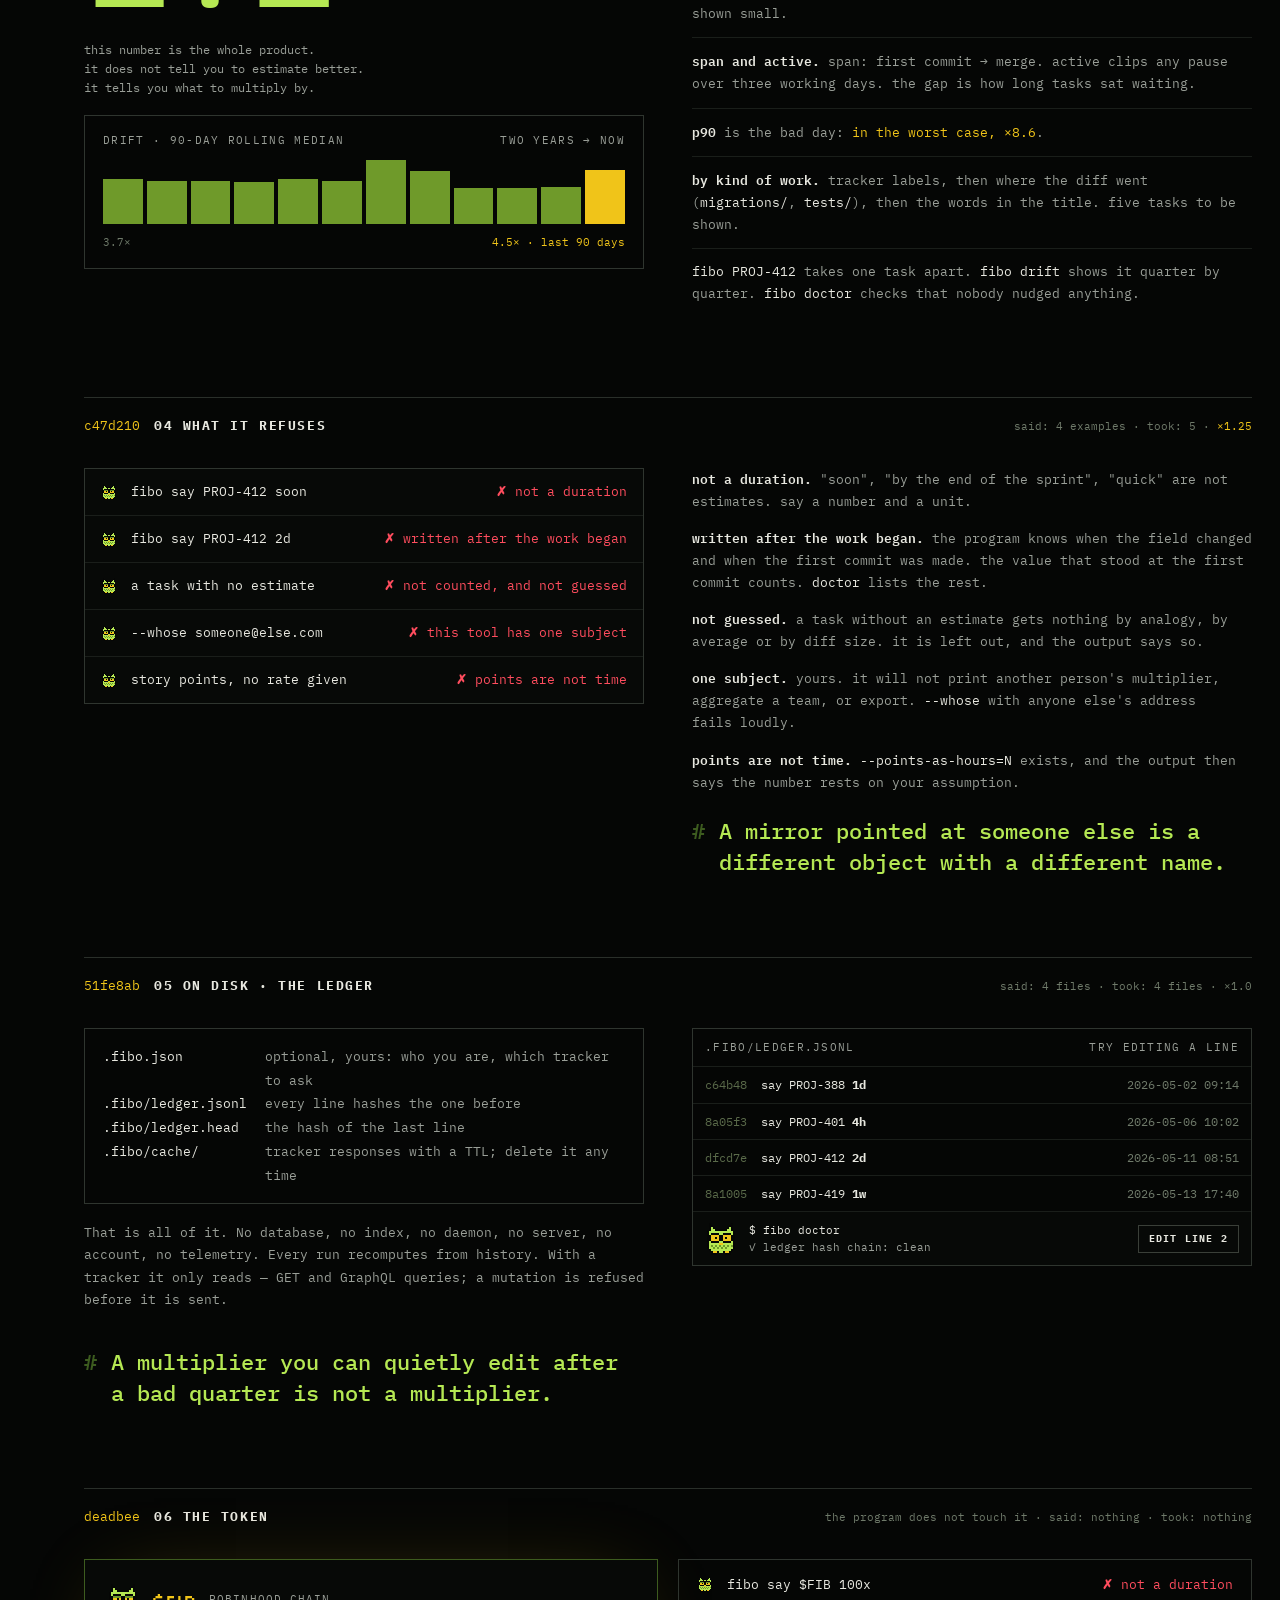
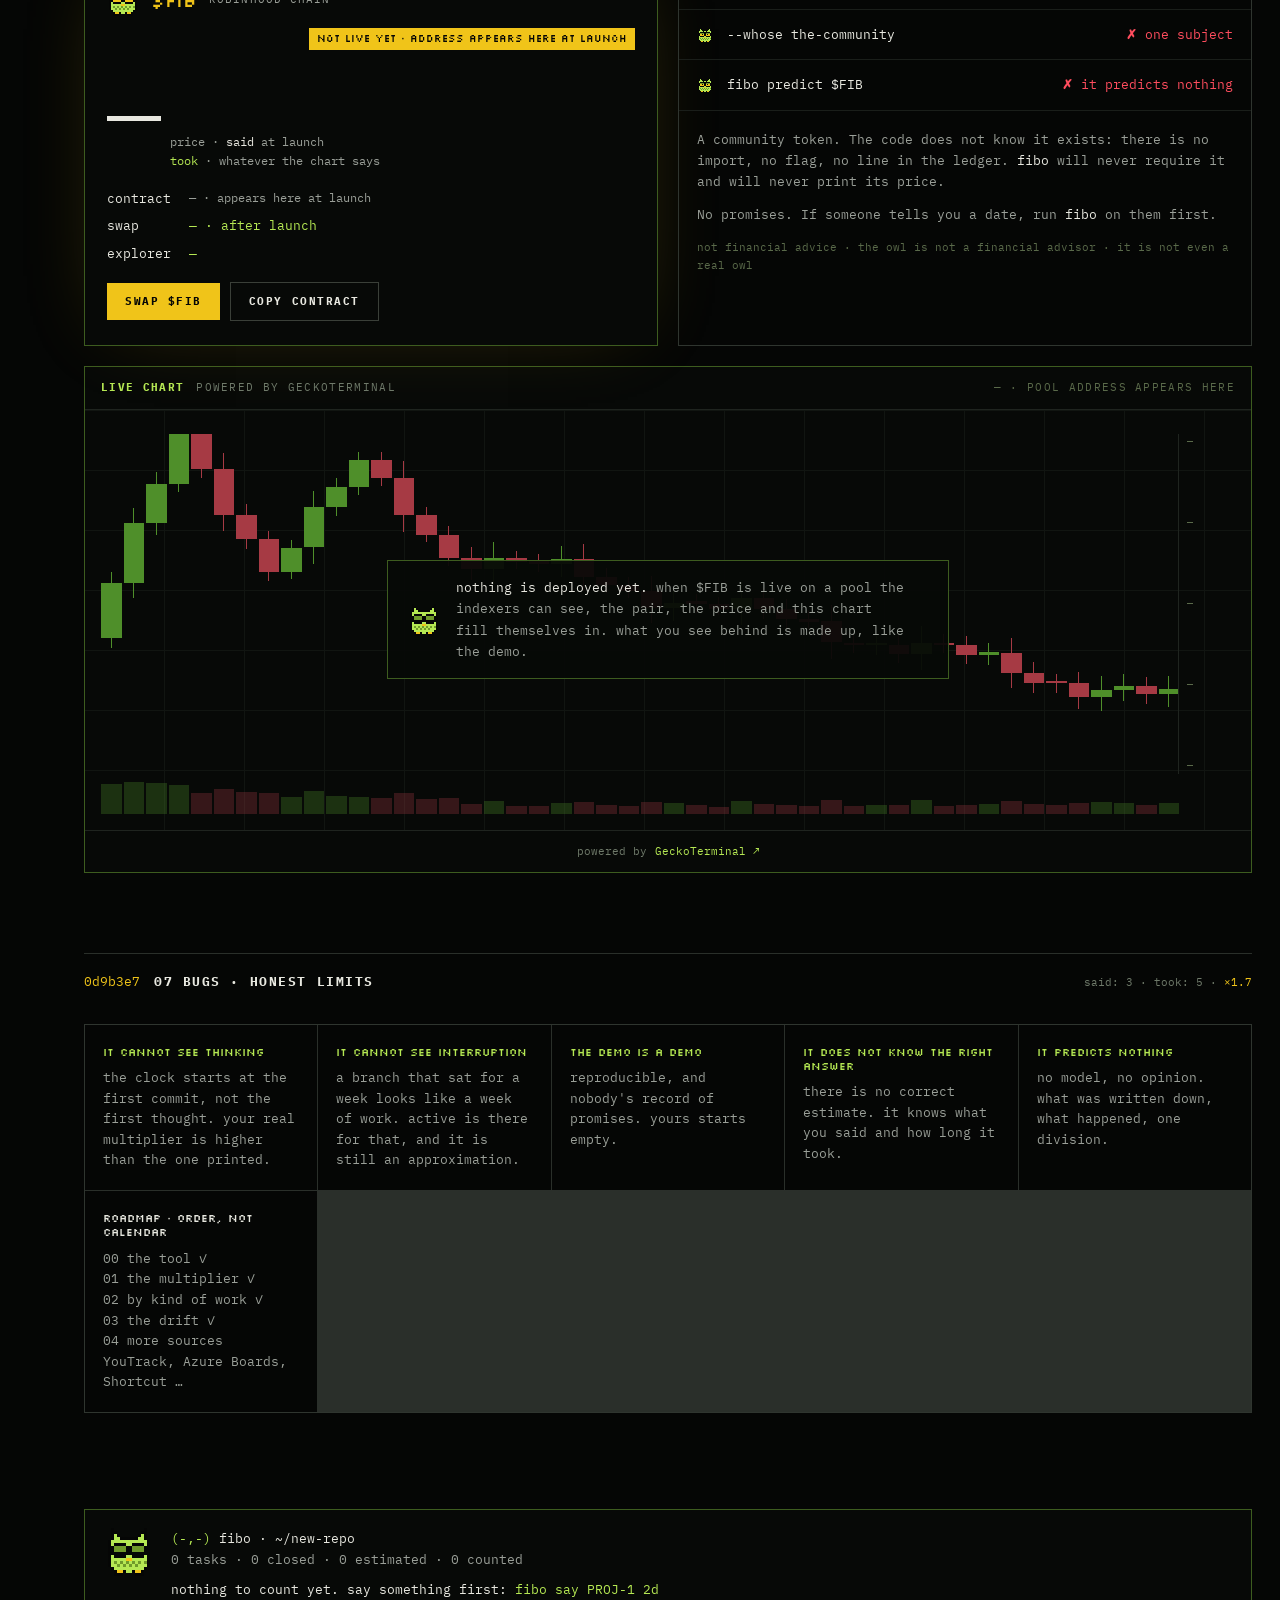
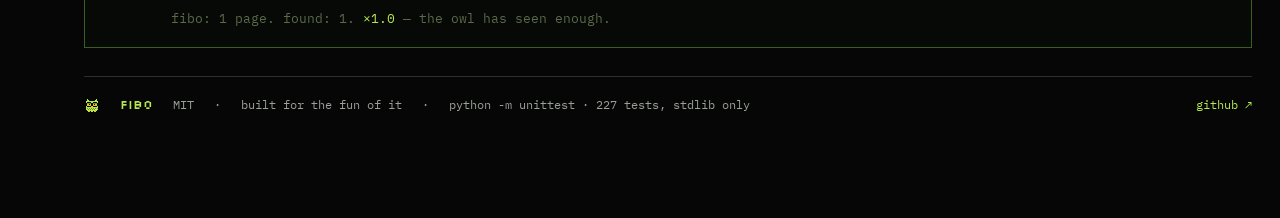
==== commit 7d3edff2: "the burn: every 8 hours, no days column" ====
--- a/index.html
+++ b/index.html
@@ -210,7 +210,7 @@
     </div>
   </div>
   <div class="burn" id="burn" hidden>
-    <div class="burn-head"><b>the burn</b><span>said: every <span id="burnEvery">7</span> days · took so far: <span class="ink" id="burnTook">—</span></span><span class="burn-flag" id="burnFlag">lit</span></div>
+    <div class="burn-head"><b>the burn</b><span>said: every <span id="burnEvery">8 hours</span> · took so far: <span class="ink" id="burnTook">—</span></span><span class="burn-flag" id="burnFlag">lit</span></div>
     <div class="burn-copy">
       <canvas class="px" data-sprite="owl:auditor" data-scale="2" style="flex:none"></canvas>
       <div class="stack" style="gap:6px">
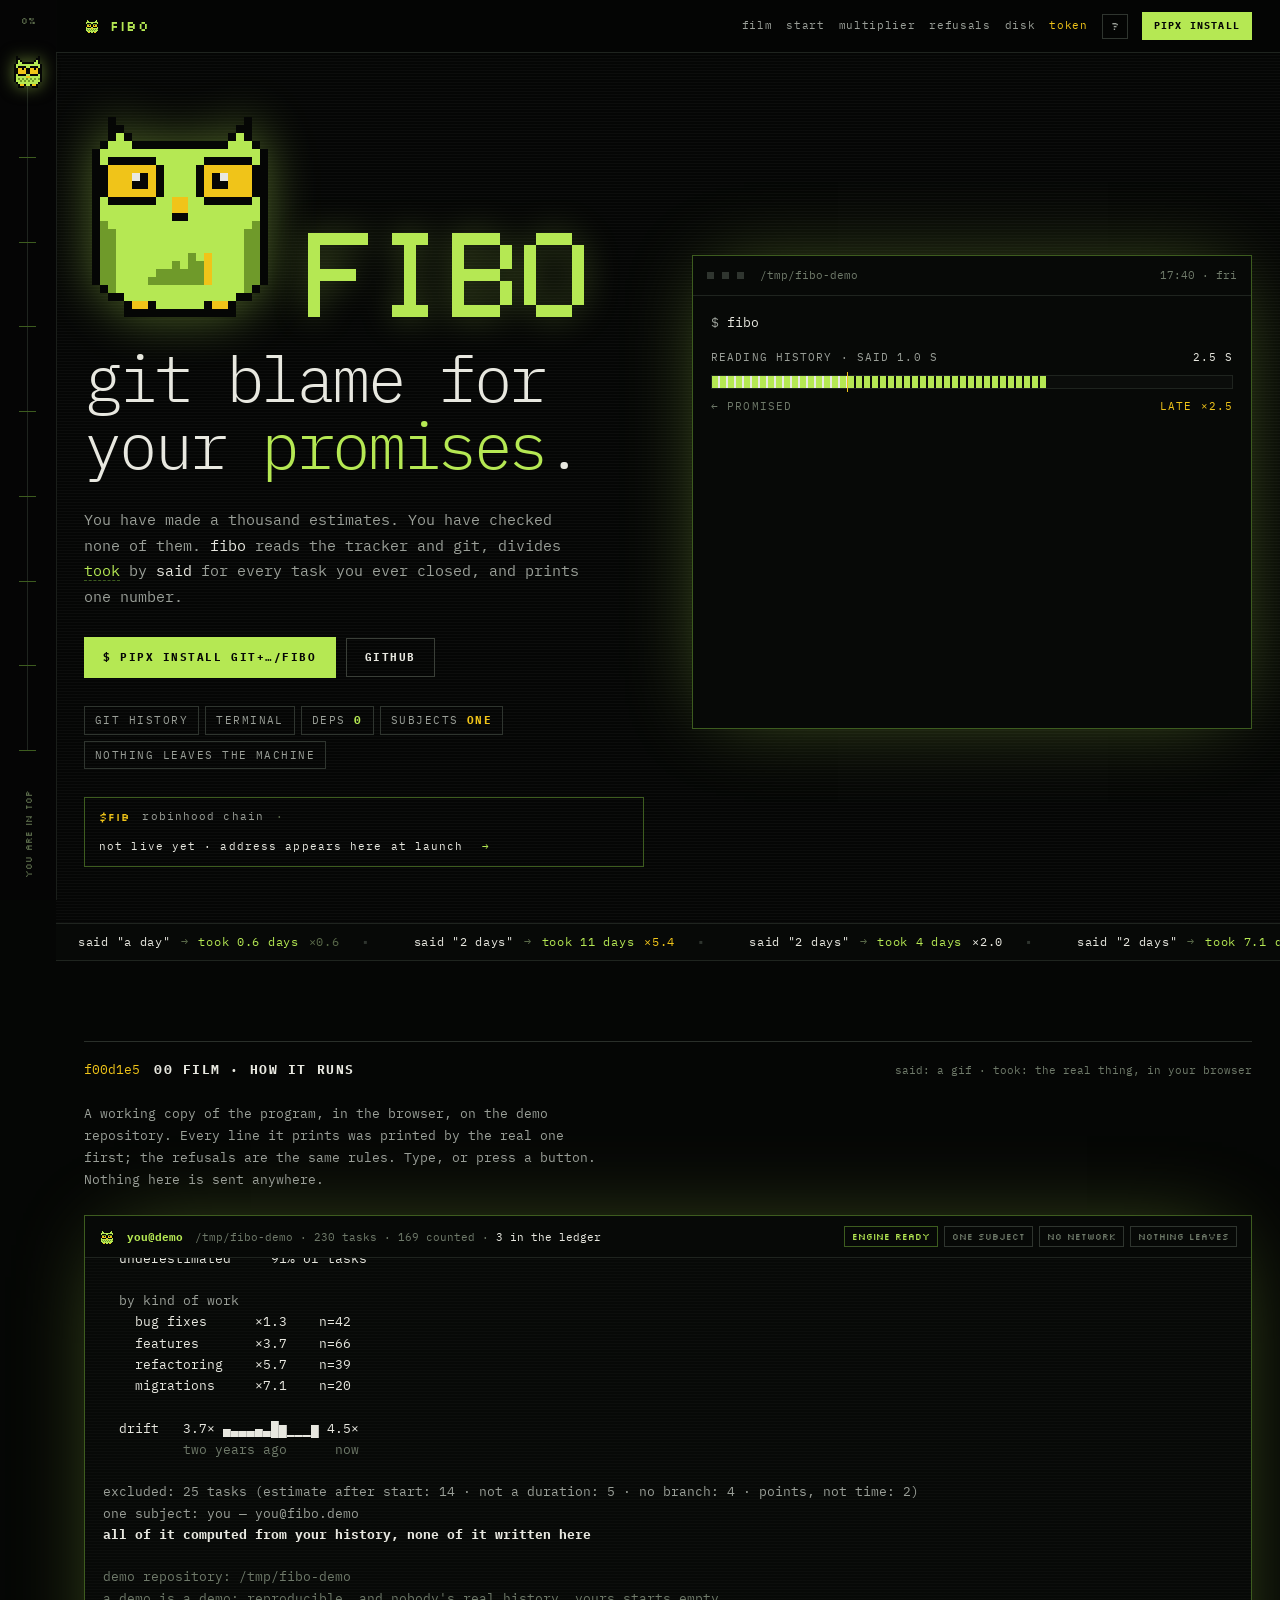
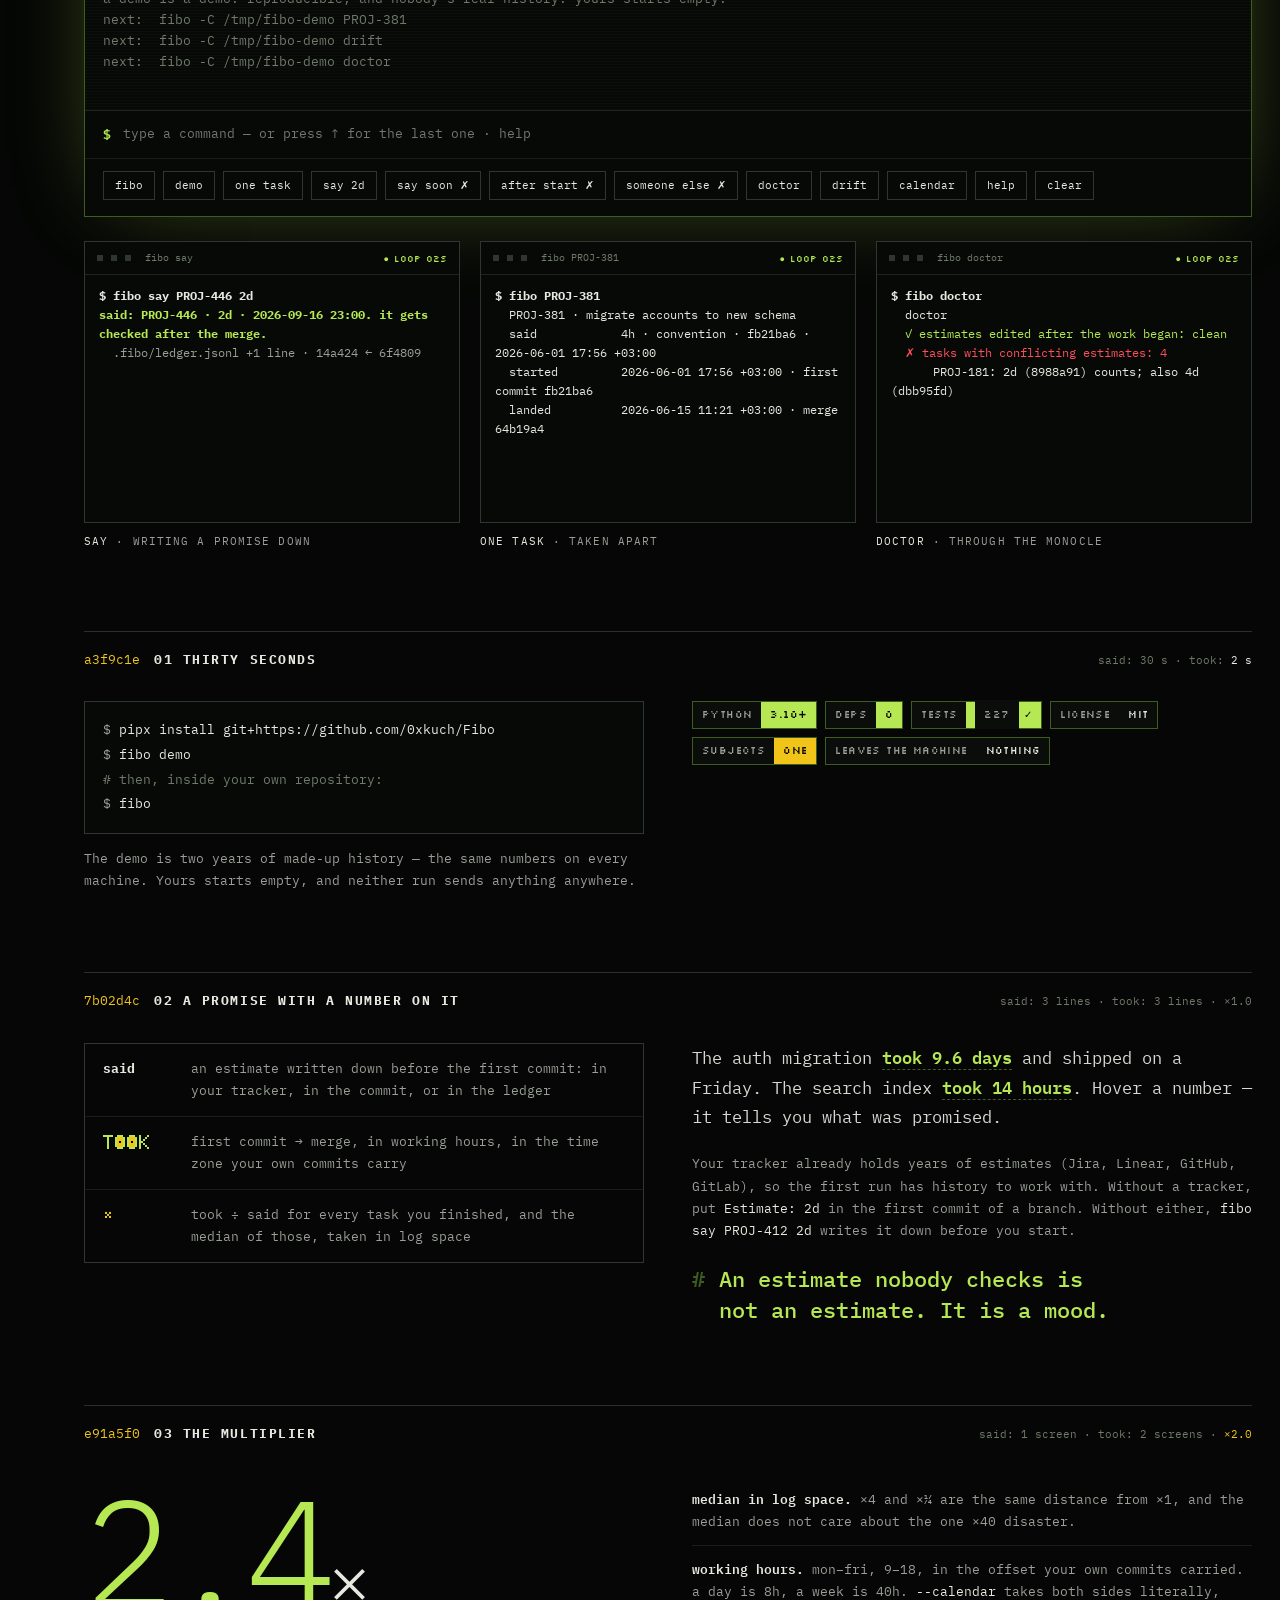
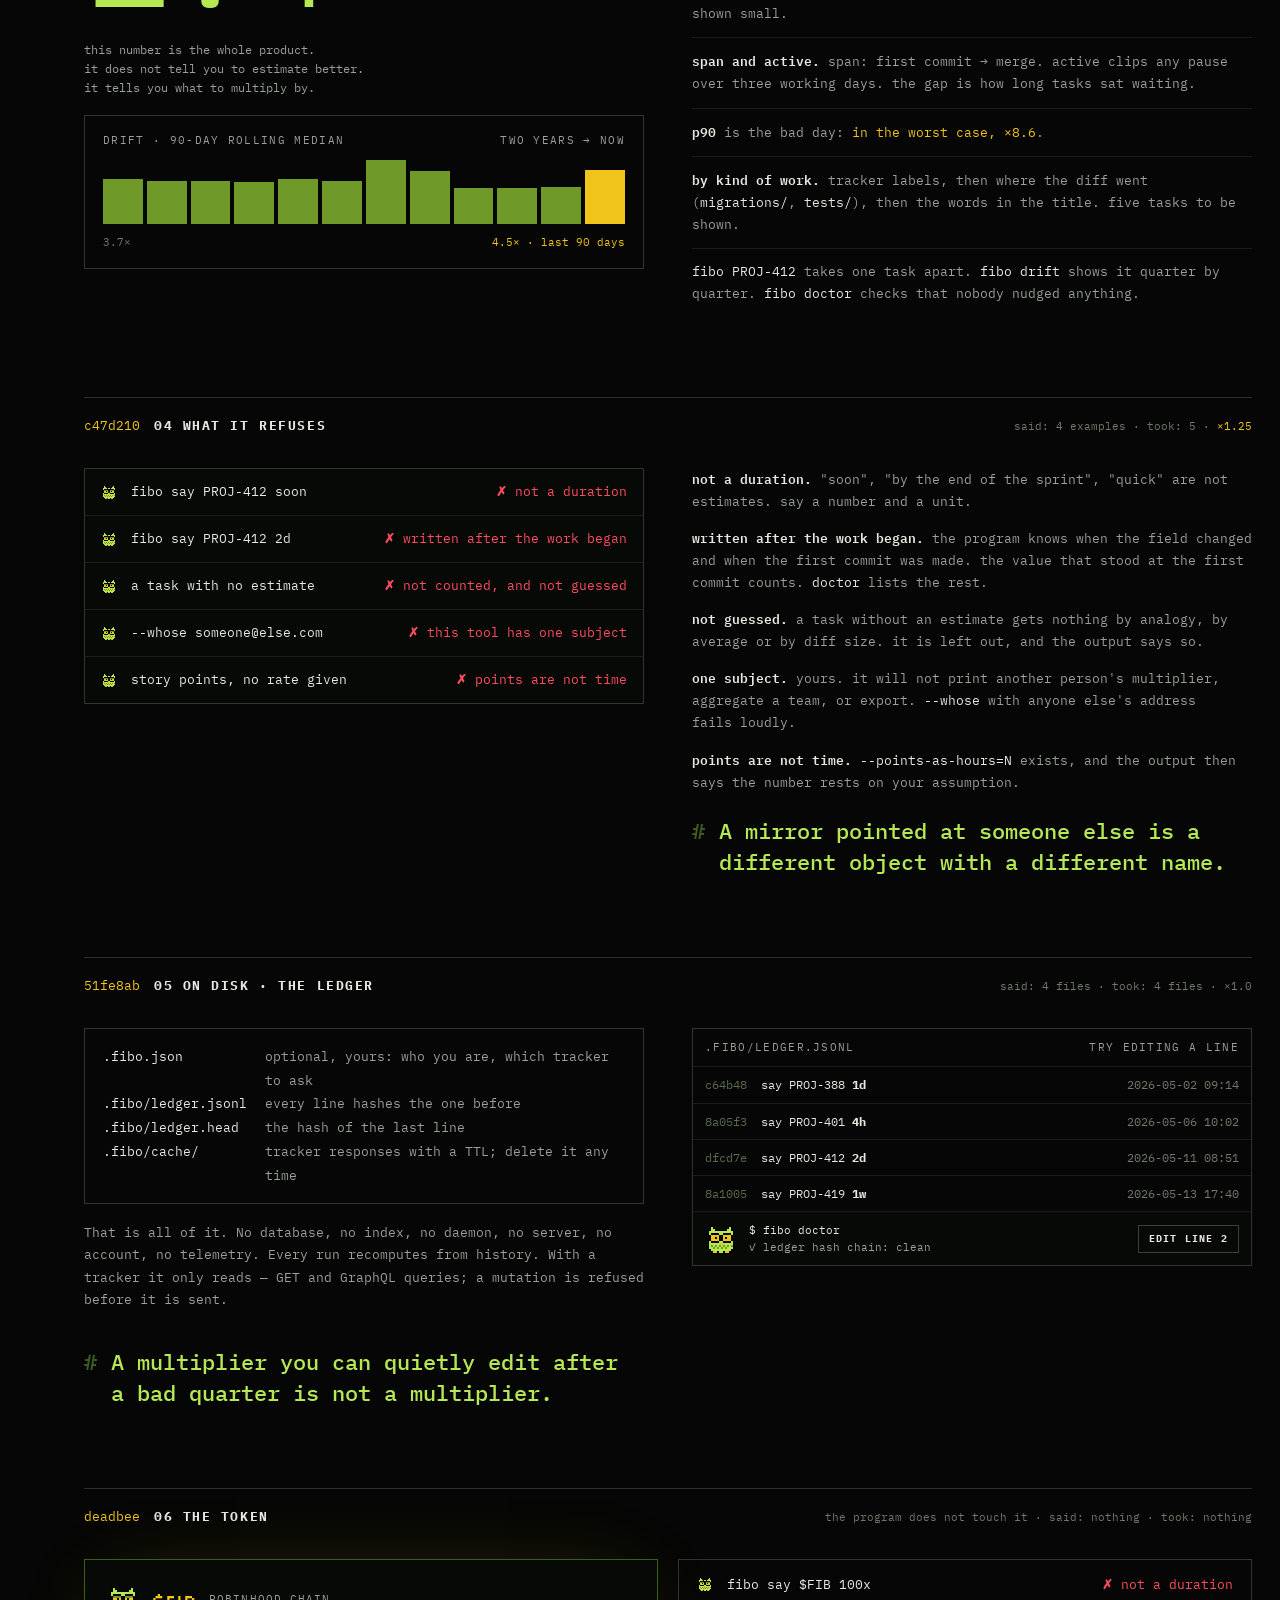
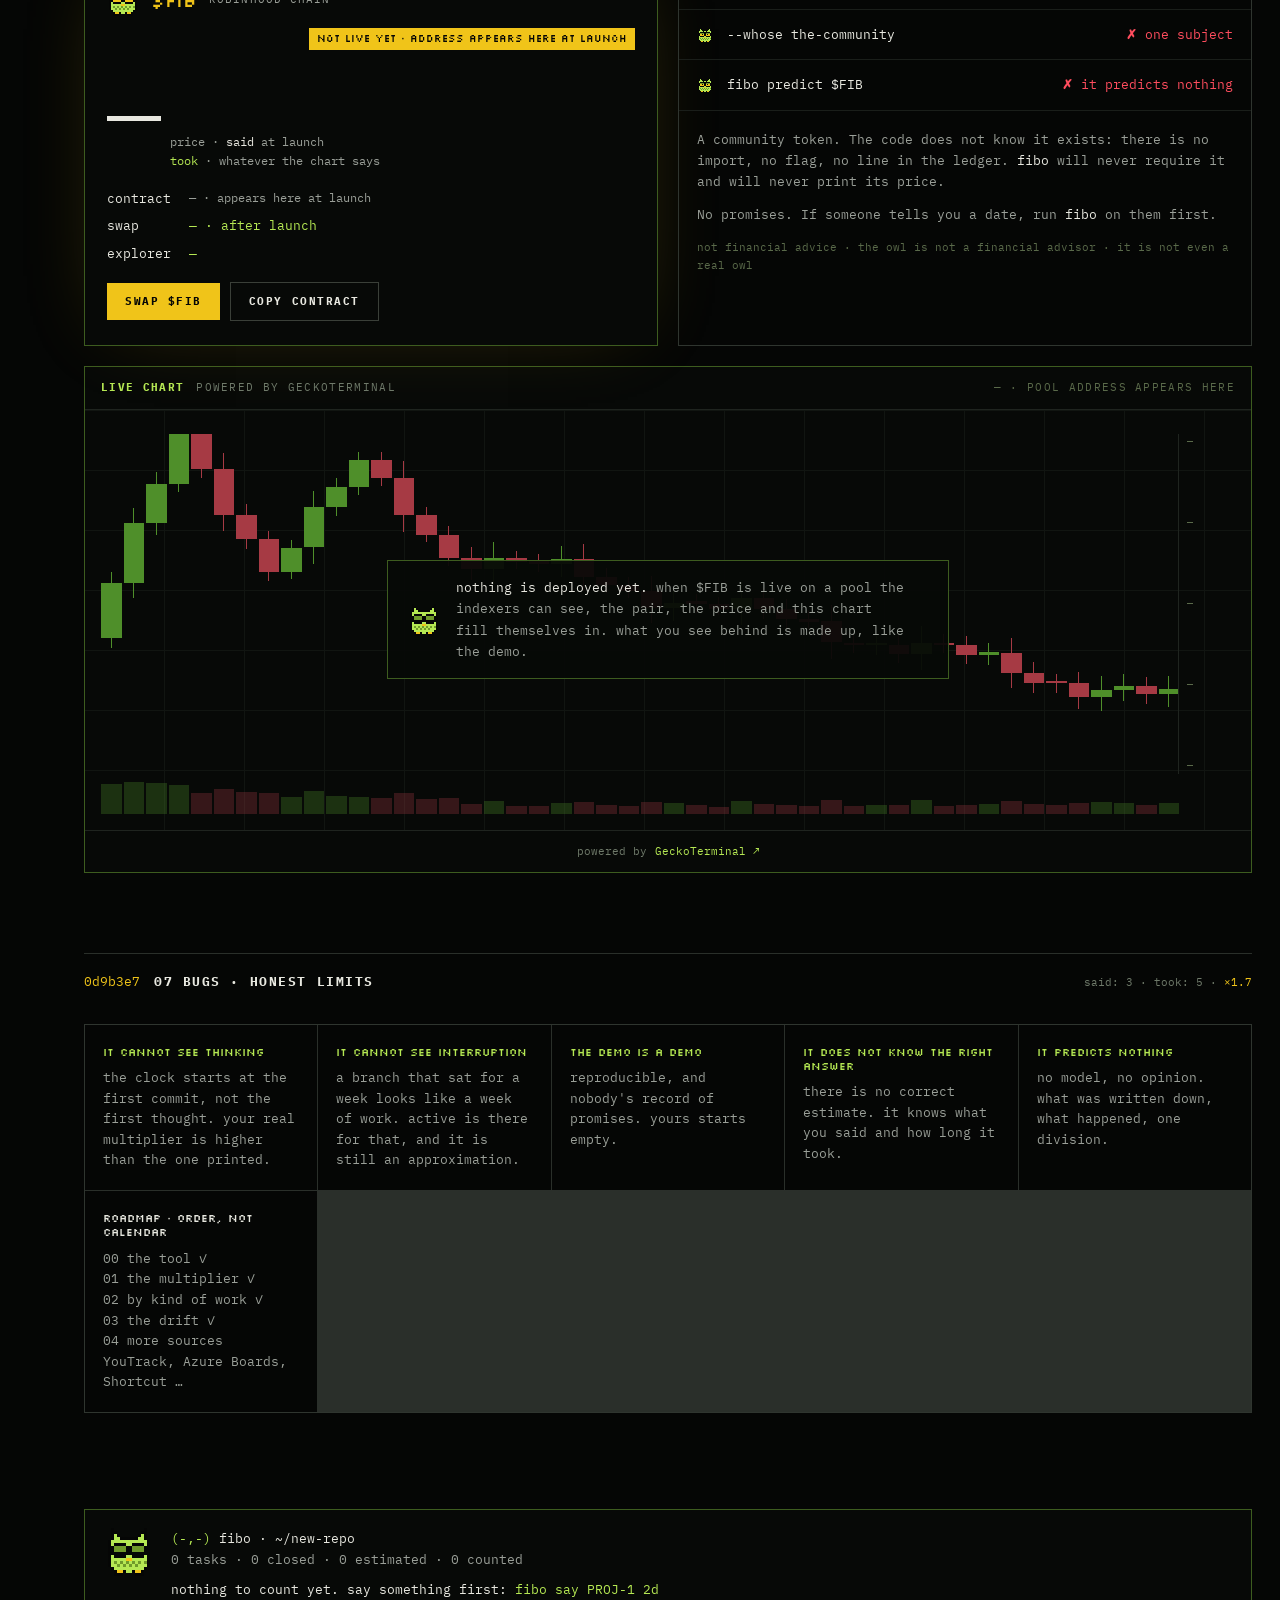
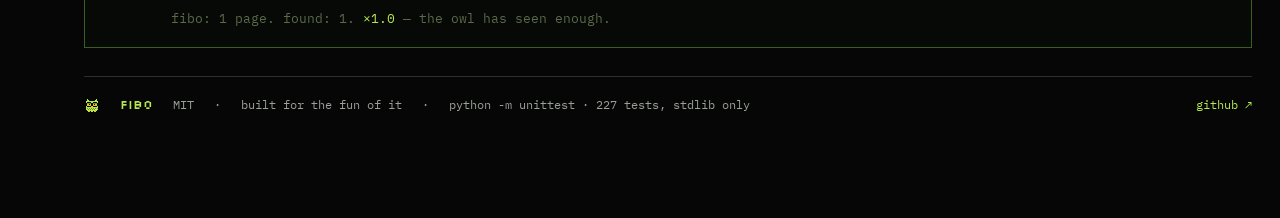
==== commit 9bc92a71: "the burn: every 9 hours, as the announcement says" ====
--- a/index.html
+++ b/index.html
@@ -210,7 +210,7 @@
     </div>
   </div>
   <div class="burn" id="burn" hidden>
-    <div class="burn-head"><b>the burn</b><span>said: every <span id="burnEvery">8 hours</span> · took so far: <span class="ink" id="burnTook">—</span></span><span class="burn-flag" id="burnFlag">lit</span></div>
+    <div class="burn-head"><b>the burn</b><span>said: every <span id="burnEvery">9 hours</span> · took so far: <span class="ink" id="burnTook">—</span></span><span class="burn-flag" id="burnFlag">lit</span></div>
     <div class="burn-copy">
       <canvas class="px" data-sprite="owl:auditor" data-scale="2" style="flex:none"></canvas>
       <div class="stack" style="gap:6px">
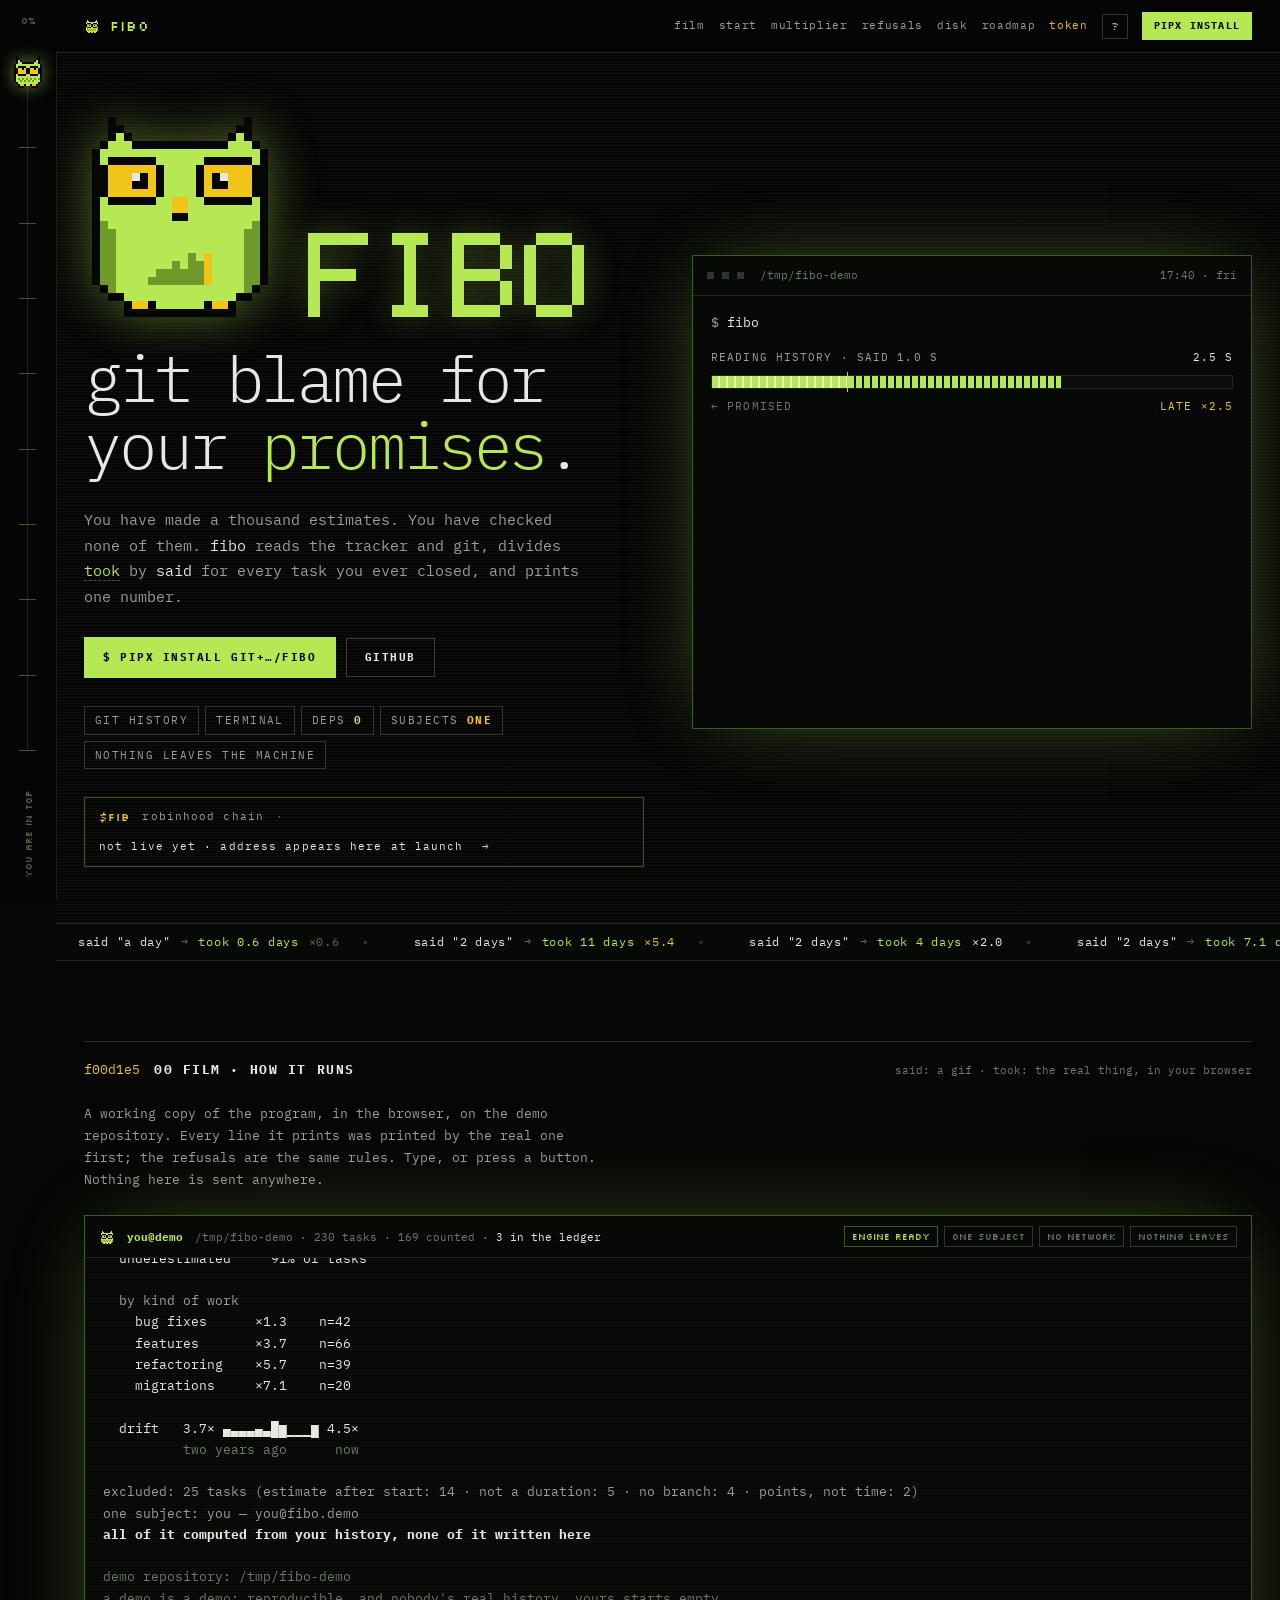
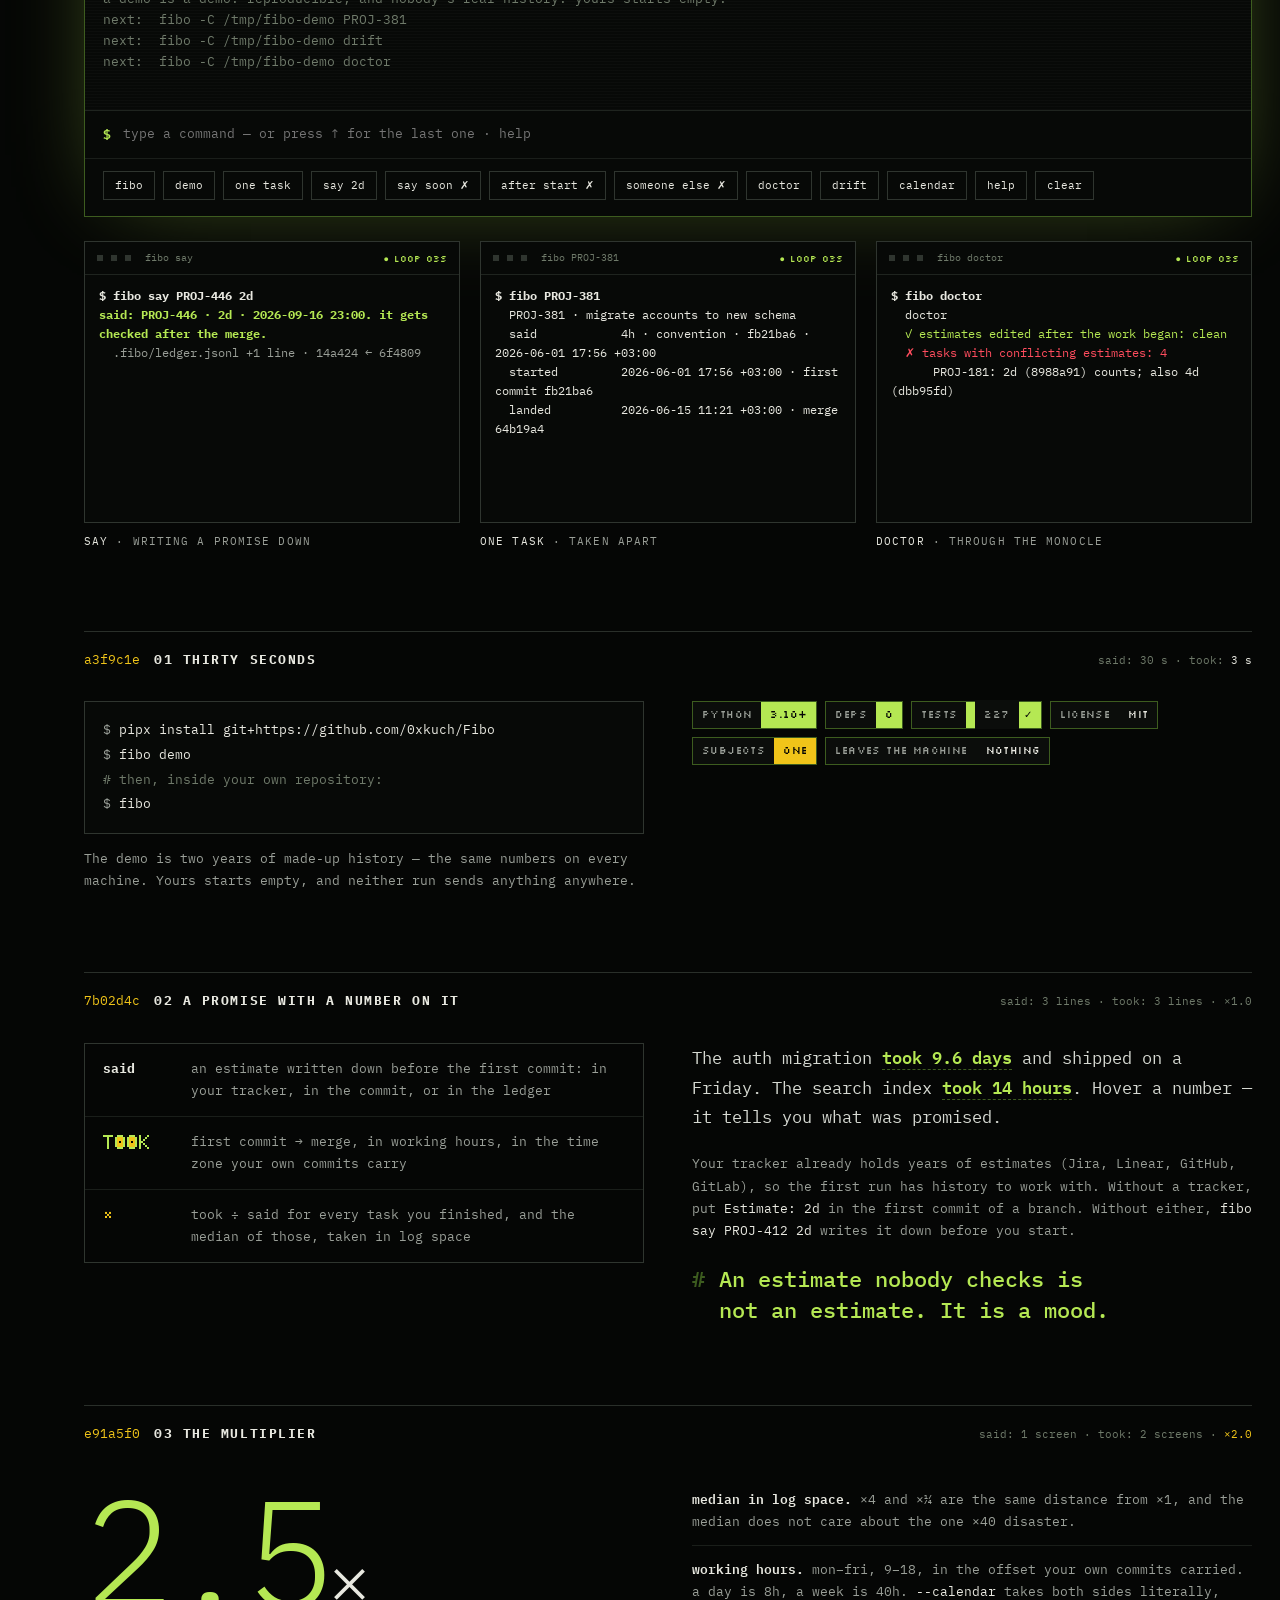
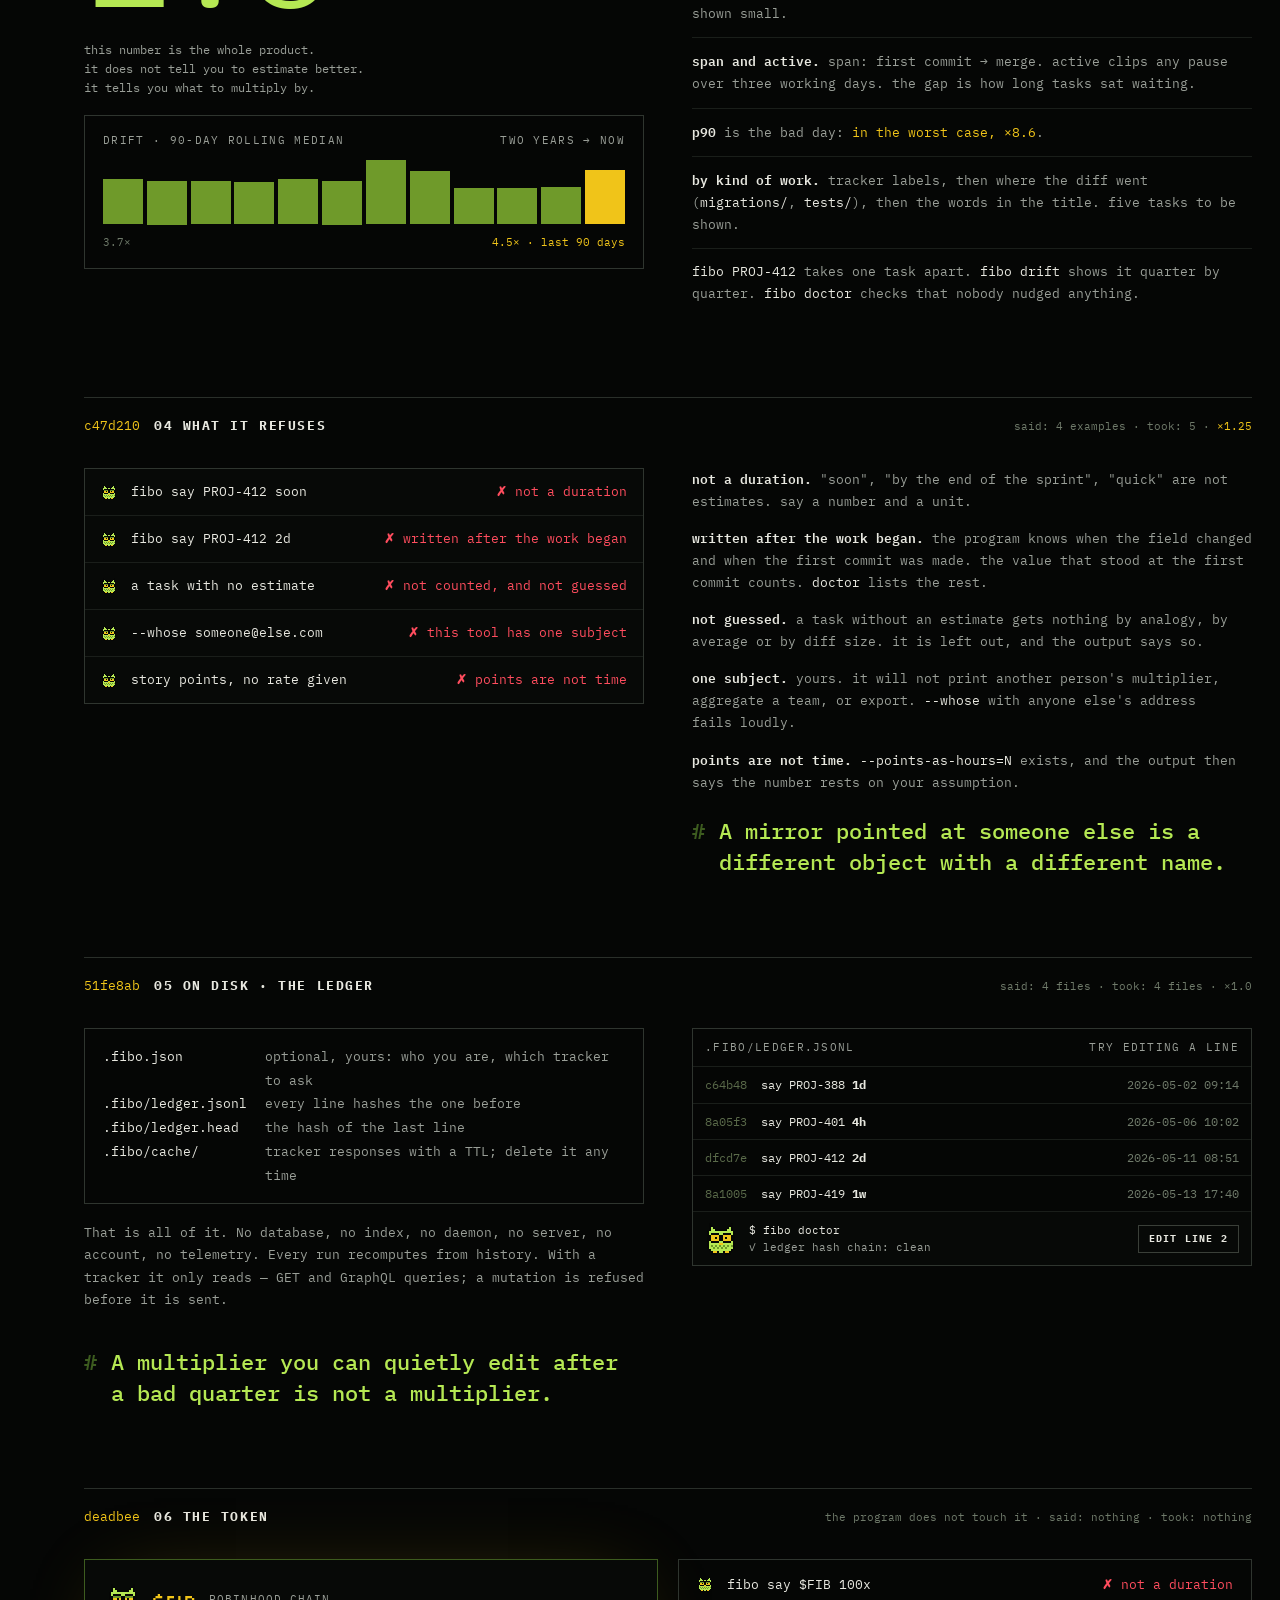
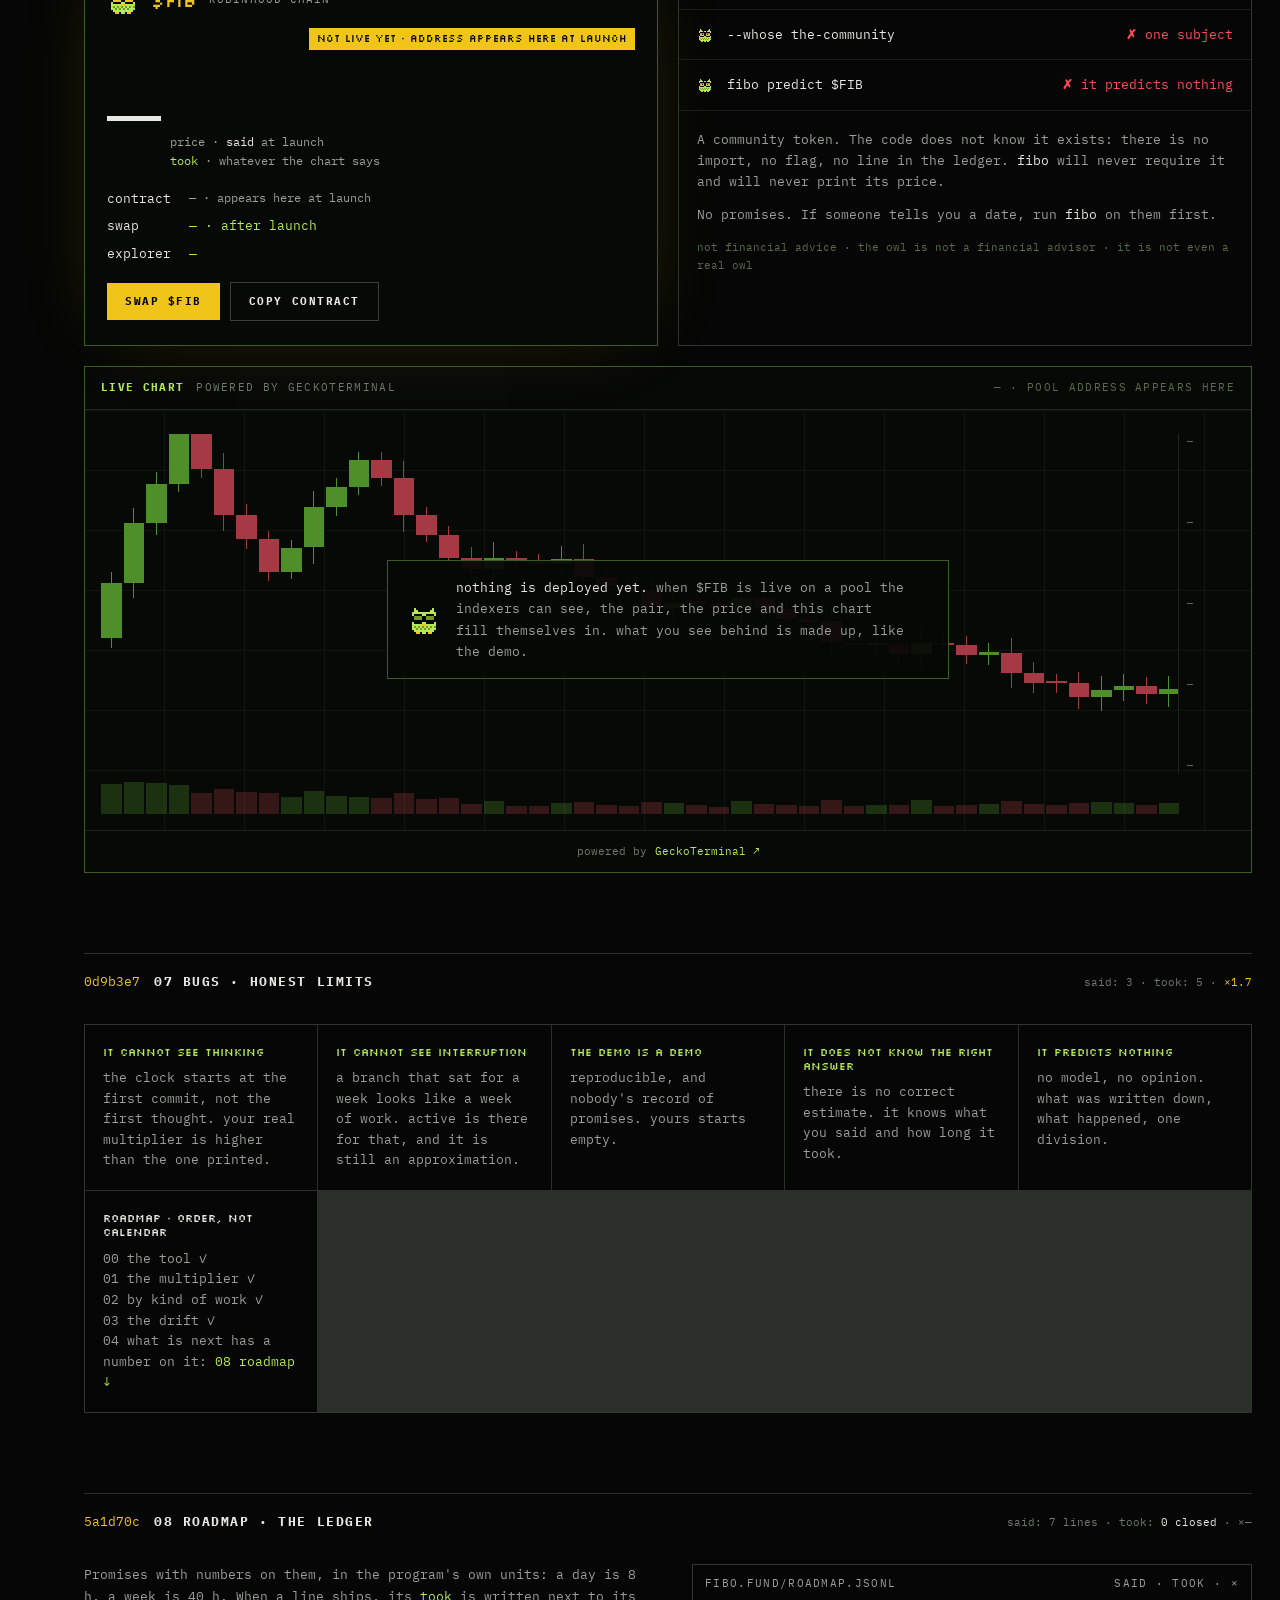
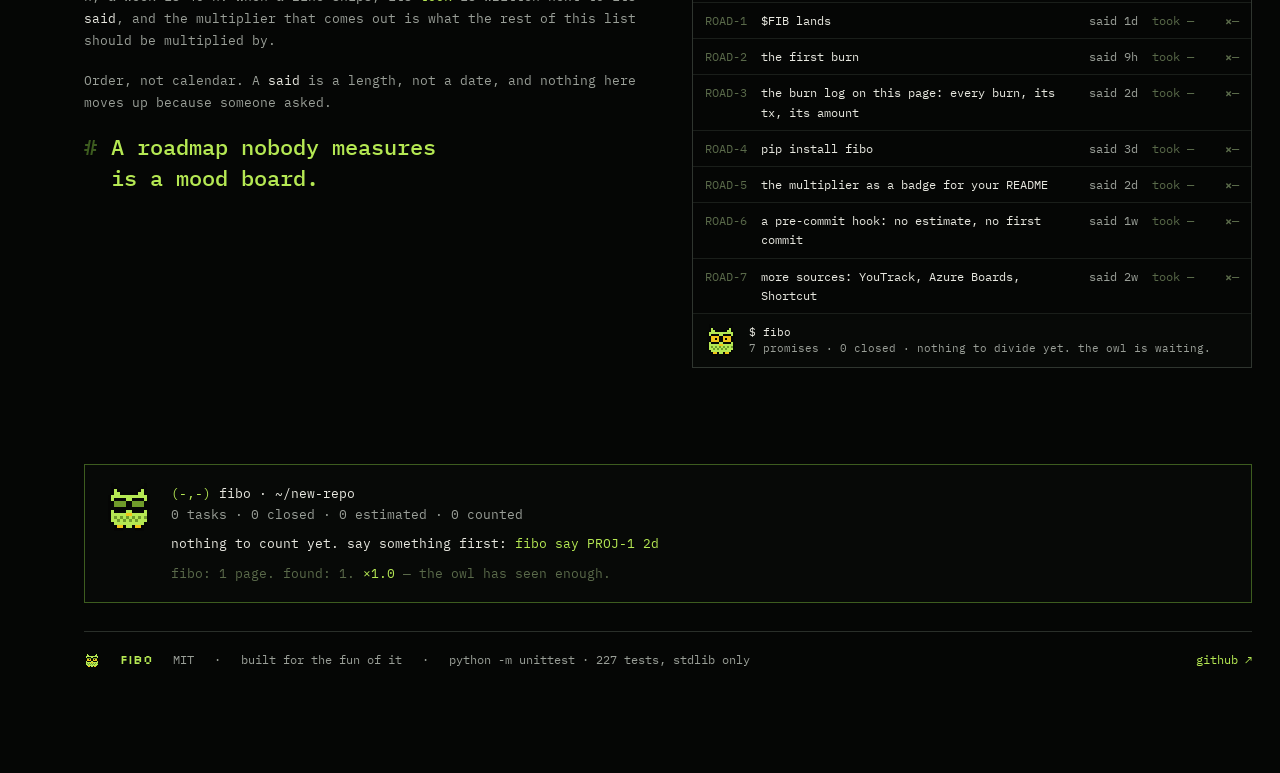
==== commit ed4b69c0: "the roadmap: promises with numbers on them, in the page's own ledger" ====
--- a/index.html
+++ b/index.html
@@ -33,7 +33,7 @@
   <div class="nav-in">
     <a href="#top" class="brand"><canvas class="px" id="navOwl" data-sprite="owl:auditor" data-scale="1"></canvas><span class="brand-word">FIBO</span></a>
     <div class="nav-links">
-      <a href="#film">film</a><a href="#start">start</a><a href="#multiplier">multiplier</a><a href="#refuses">refusals</a><a href="#disk">disk</a><a href="#token" class="token">token</a>
+      <a href="#film">film</a><a href="#start">start</a><a href="#multiplier">multiplier</a><a href="#refuses">refusals</a><a href="#disk">disk</a><a href="#roadmap">roadmap</a><a href="#token" class="token">token</a>
       <button class="man-btn" id="manBtn" title="man fibo  (or press ?)">?</button>
     </div>
     <button class="btn-nav" data-copy="install"><span class="ok" hidden>copied ✓</span><span class="idle">pipx install</span></button>
@@ -246,7 +246,23 @@
     <div><b>THE DEMO IS A DEMO</b><span>reproducible, and nobody's record of promises. yours starts empty.</span></div>
     <div><b>IT DOES NOT KNOW THE RIGHT ANSWER</b><span>there is no correct estimate. it knows what you said and how long it took.</span></div>
     <div><b>IT PREDICTS NOTHING</b><span>no model, no opinion. what was written down, what happened, one division.</span></div>
-    <div><b class="ink">ROADMAP · ORDER, NOT CALENDAR</b><span class="roadmap"><span>00 the tool <span class="lime">✓</span></span><span>01 the multiplier <span class="lime">✓</span></span><span>02 by kind of work <span class="lime">✓</span></span><span>03 the drift <span class="lime">✓</span></span><span>04 more sources <span class="dim">YouTrack, Azure Boards, Shortcut …</span></span></span></div>
+    <div><b class="ink">ROADMAP · ORDER, NOT CALENDAR</b><span class="roadmap"><span>00 the tool <span class="lime">✓</span></span><span>01 the multiplier <span class="lime">✓</span></span><span>02 by kind of work <span class="lime">✓</span></span><span>03 the drift <span class="lime">✓</span></span><span>04 what is next has a number on it: <a href="#roadmap">08 roadmap ↓</a></span></span></div>
+  </div>
+</section>
+
+<section id="roadmap" class="sec" data-reveal="1" data-screen-label="08 roadmap">
+  <div class="sec-head"><span class="sha">5a1d70c</span><h2>08 roadmap · the ledger</h2><span class="meta">said: <span id="roadSaid">7</span> lines · took: <span class="ink" id="roadClosed">0 closed</span> · <span id="roadMult" class="dim">×—</span></span></div>
+  <div class="cols w340">
+    <div class="stack g18">
+      <p class="prose">Promises with numbers on them, in the program's own units: a day is 8 h, a week is 40 h. When a line ships, its <span class="lime">took</span> is written next to its <span class="ink">said</span>, and the multiplier that comes out is what the rest of this list should be multiplied by.</p>
+      <p class="prose">Order, not calendar. A <span class="ink">said</span> is a length, not a date, and nothing here moves up because someone asked.</p>
+      <blockquote class="aph"><span class="hash">#</span><span>A roadmap nobody measures is a mood board.</span></blockquote>
+    </div>
+    <div class="ledger road">
+      <div class="ledger-top"><span>fibo.fund/roadmap.jsonl</span><span>said · took · ×</span></div>
+      <div id="road"></div>
+      <div class="ledger-doc"><canvas class="px" data-sprite="owl:report" data-scale="2" style="flex:none"></canvas><span class="msg"><span class="ink">$ fibo</span><br><span id="roadMsg"></span></span></div>
+    </div>
   </div>
 </section>
 
@@ -275,6 +291,7 @@
       <b>REFUSALS</b><span><a href="#refuses">not a duration · written after start · not guessed · one subject · points ≠ time</a></span>
       <b>FILES</b><span><a href="#disk">.fibo.json · .fibo/ledger.jsonl · .fibo/cache/</a></span>
       <b>TOKEN</b><span><a href="#token"><span data-t="ticker">$FIB</span> · the program does not touch it</a></span>
+      <b>ROADMAP</b><span><a href="#roadmap">promises with numbers on them · order, not calendar</a></span>
       <b>BUGS</b><span><a href="#limits">it cannot see thinking. it cannot see interruption. it predicts nothing.</a></span>
       <b>AUTHOR</b><span>one subject: you</span>
     </div>
--- a/style.css
+++ b/style.css
@@ -267,6 +267,13 @@
 .limits span { color: var(--mut); }
 .roadmap { display: flex; flex-direction: column; }
 
+/* 08 roadmap: the page's own ledger */
+.road .lrow.done .h, .road .lrow.done .took { color: var(--lime); }
+.road .nums { display: flex; gap: 14px; white-space: nowrap; color: var(--mut); }
+.road .nums .took { color: var(--dim2); }
+.road .nums .m { min-width: 4.5ch; text-align: right; font-weight: 700; }
+@media (max-width: 560px) { .road .lrow { grid-template-columns: auto minmax(0, 1fr); } .road .nums { grid-column: 2; } }
+
 /* footer */
 .foot { max-width: 1200px; margin: 0 auto; padding: 96px 28px 40px; font-size: 12px; color: var(--mut); }
 .empty-term { border: 1px solid var(--moss); background: var(--panel); padding: 18px 20px; font: 400 12.5px/1.7 var(--mono); color: var(--ink); display: flex; gap: 18px; align-items: flex-start; flex-wrap: wrap; }
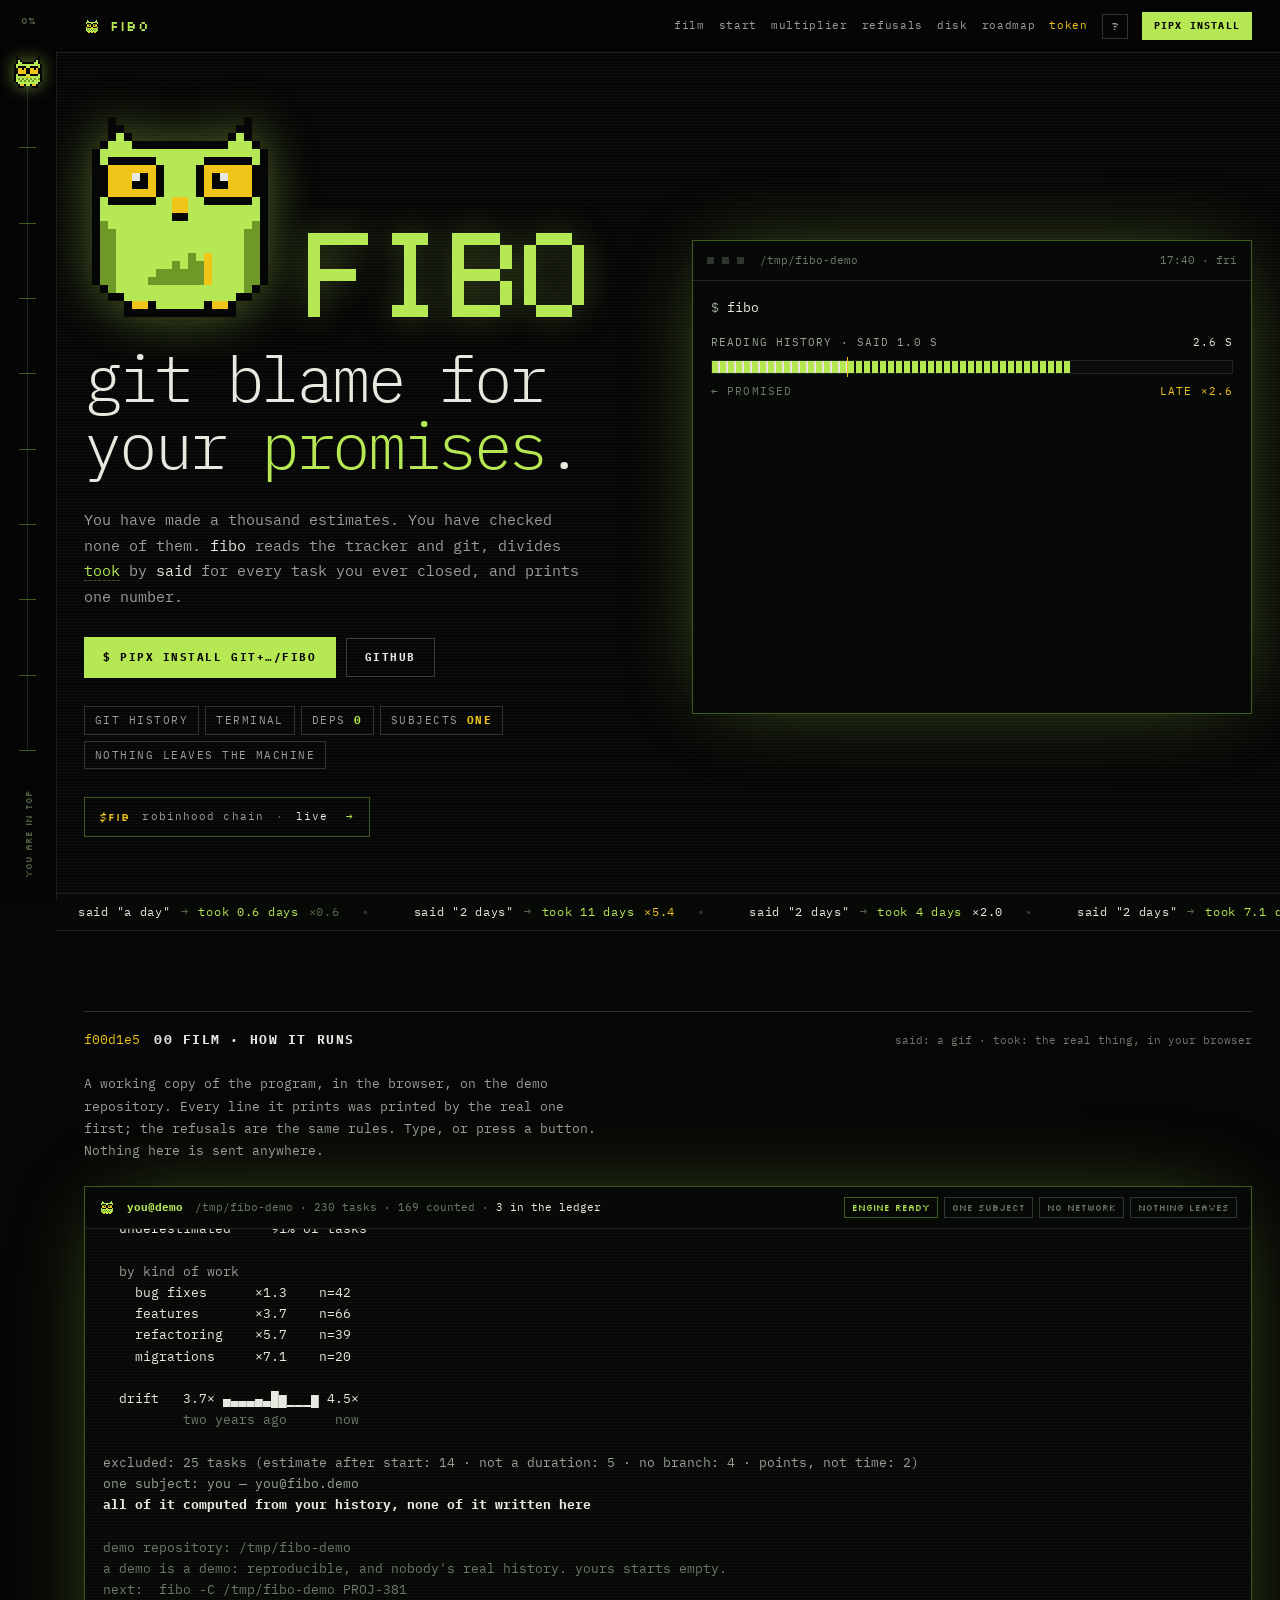
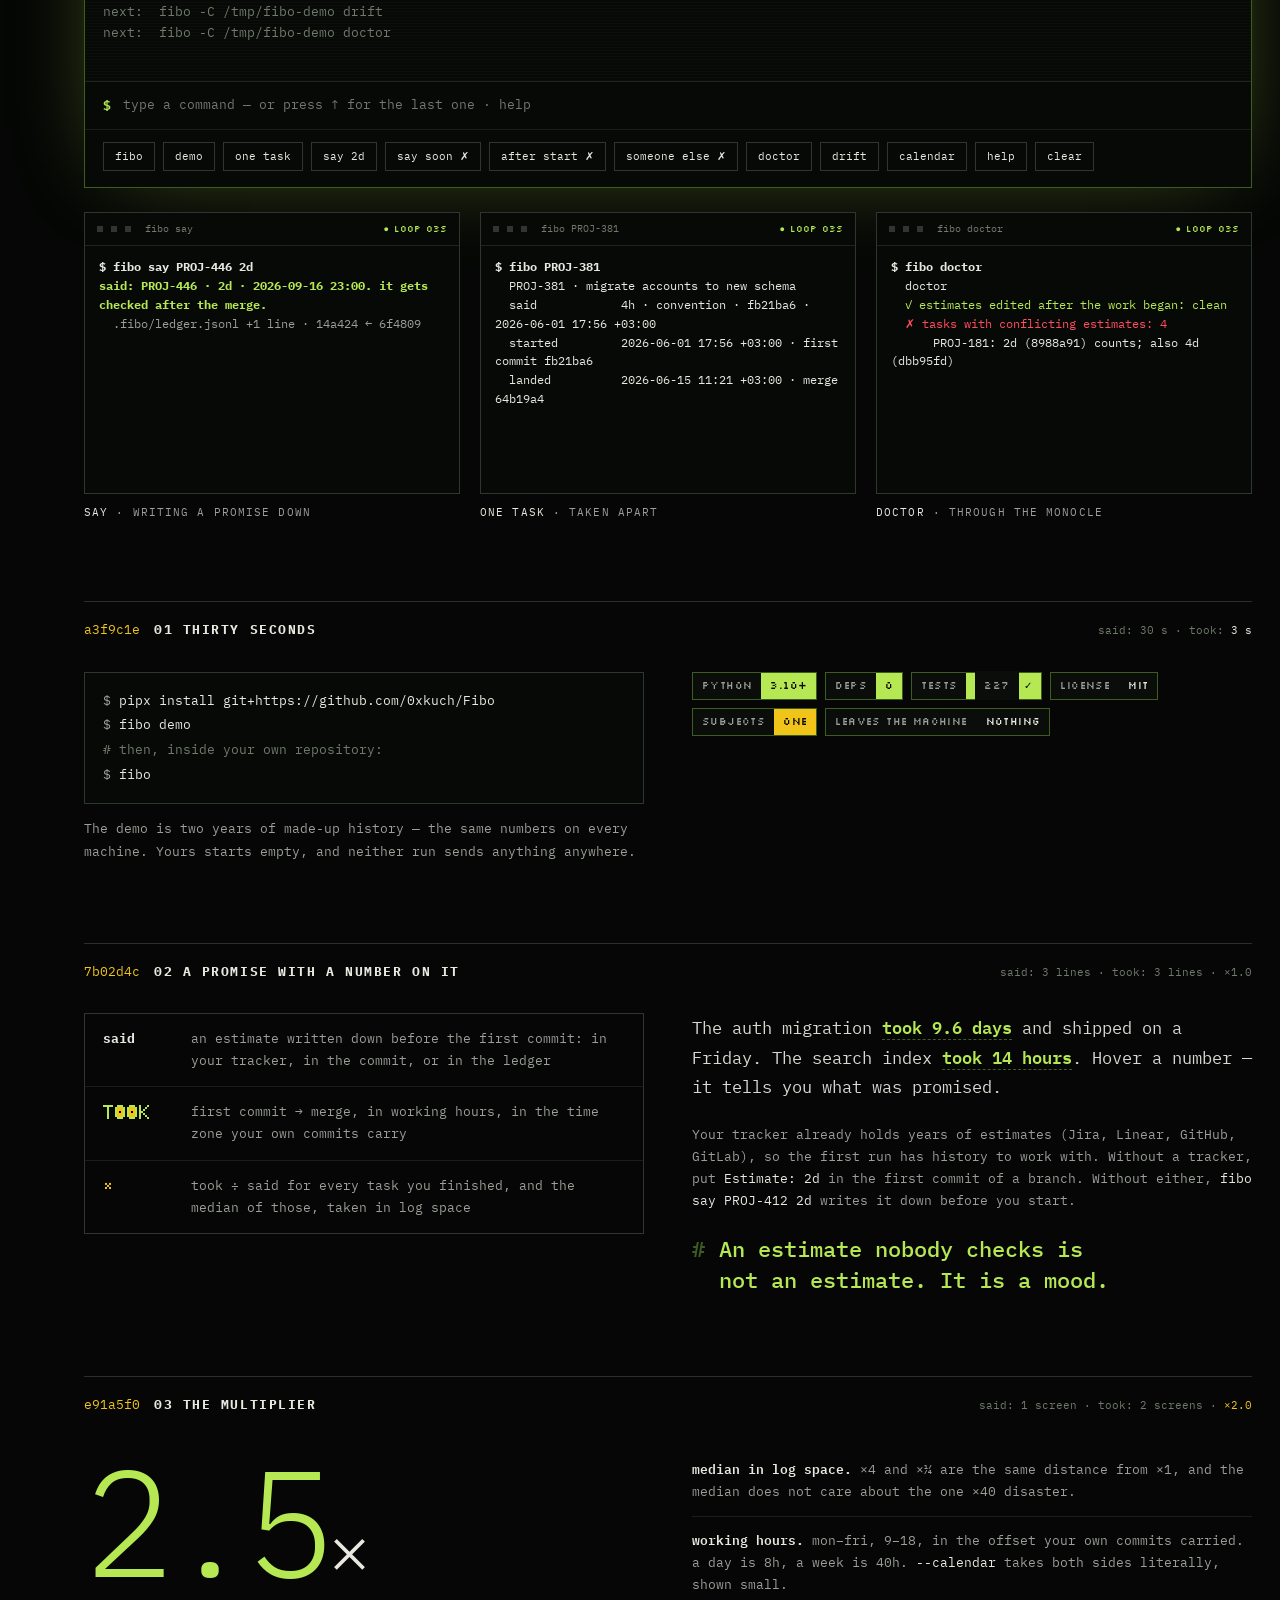
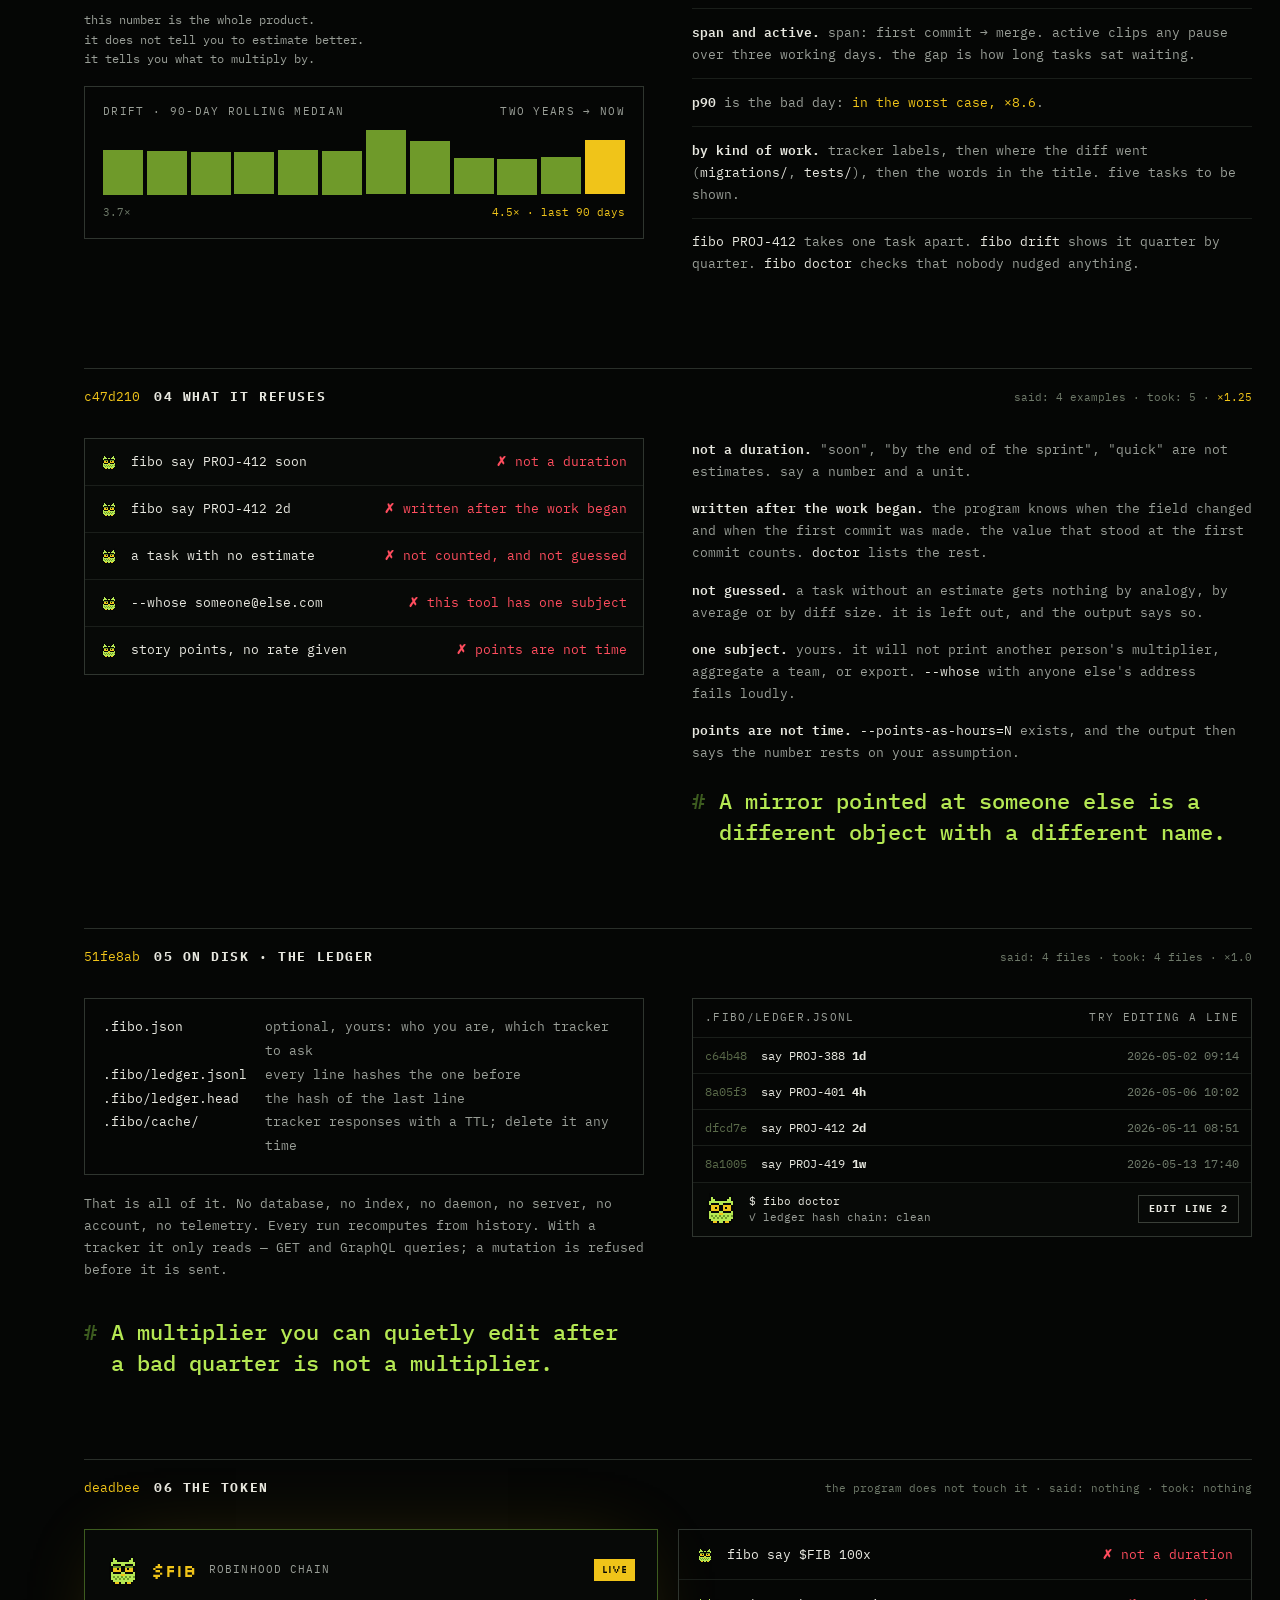
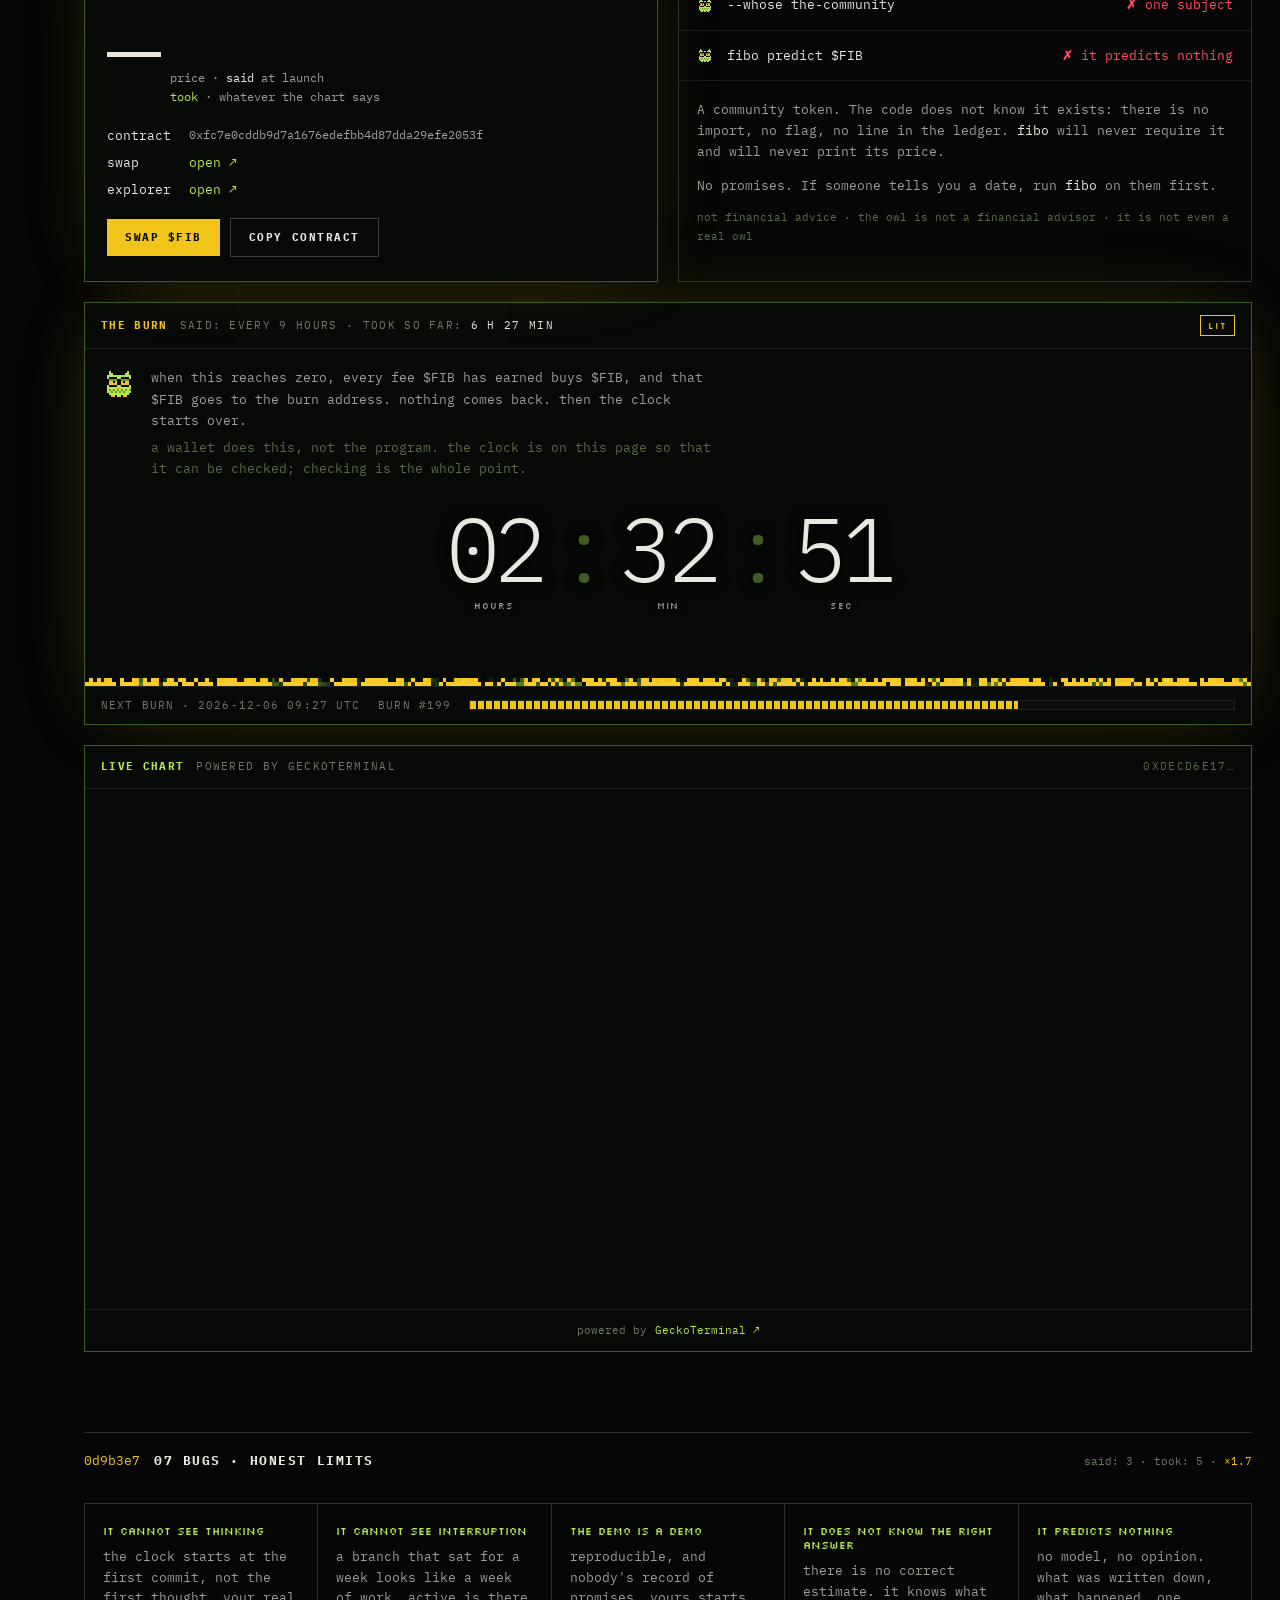
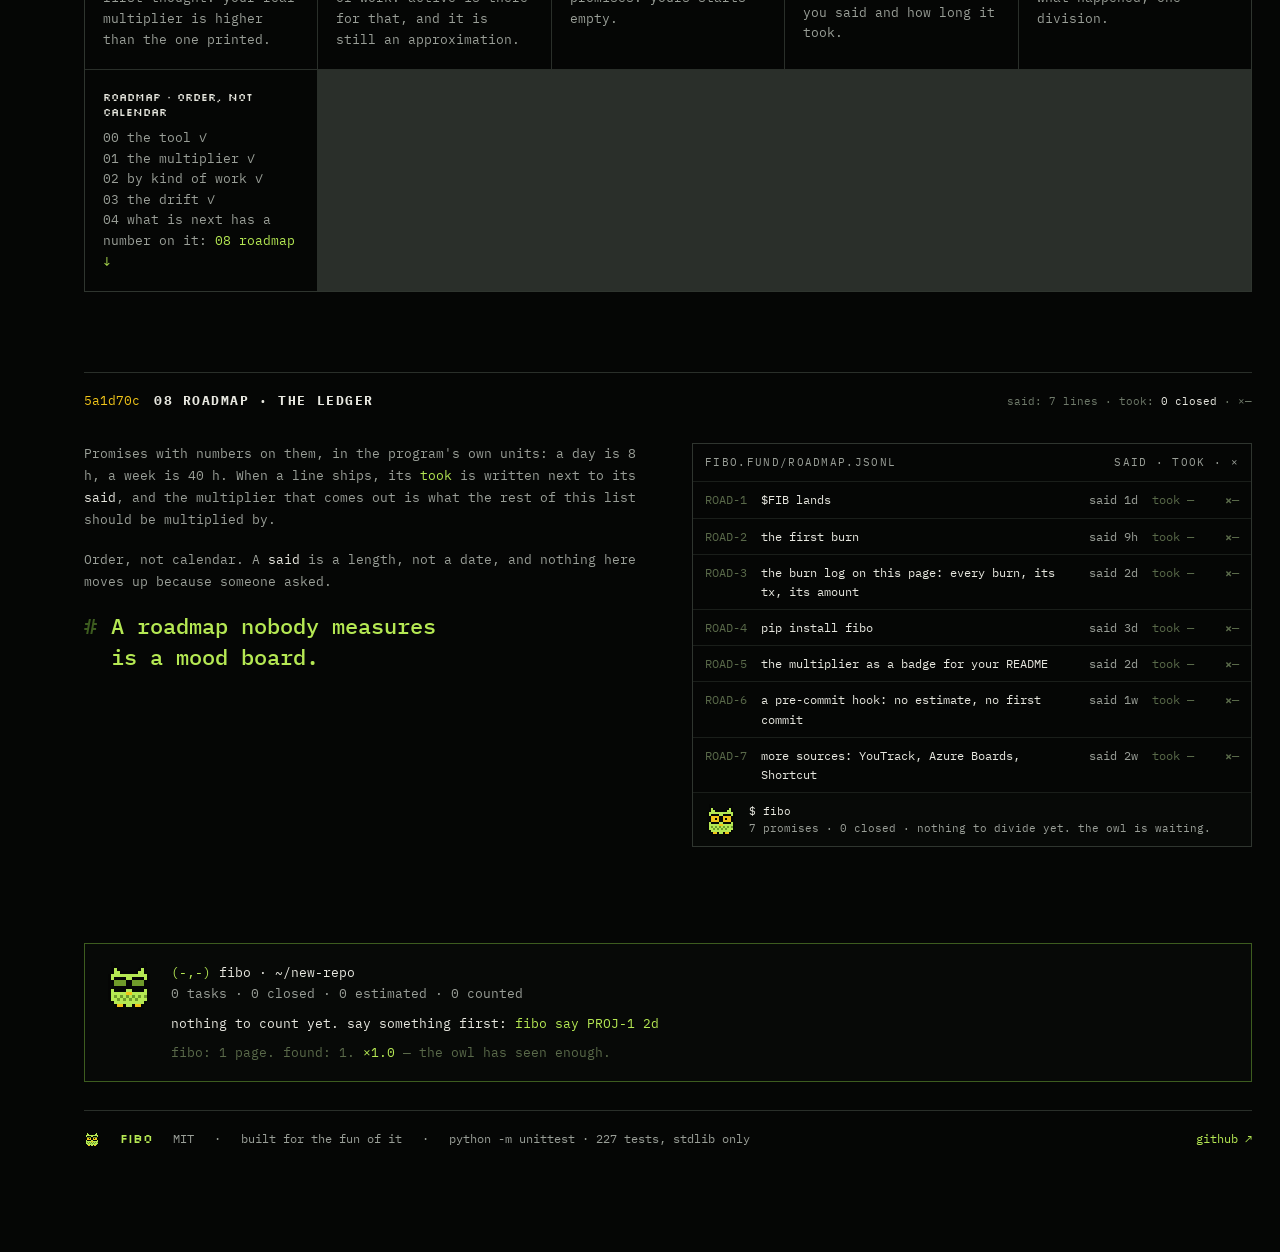
==== commit 21b57b49: "the price: geckoterminal's number for the pool, every 30 s" ====
--- a/index.html
+++ b/index.html
@@ -194,7 +194,7 @@
   <div class="token-grid">
     <div class="token-card">
       <div class="token-name"><canvas class="px" data-sprite="owl:auditor" data-scale="2"></canvas><span class="tk" data-t="ticker">$FIB</span><span class="net" data-t="network">robinhood chain</span><span class="status" data-t="status">not live yet</span></div>
-      <div class="price-row"><span class="price" id="tokenPrice">—</span><span class="huge-note">price · <span class="ink">said</span> at launch<br><span class="lime">took</span> · whatever the chart says</span></div>
+      <div class="price-row"><span class="price" id="tokenPrice">—</span><span class="huge-note" id="priceNote">price · <span class="ink">said</span> at launch<br><span class="lime">took</span> · whatever the chart says</span></div>
       <div class="kv"><span class="k">contract</span><span class="v" id="tokenContract">—</span><span class="k">swap</span><span><a id="tokenSwap" href="#token">—</a></span><span class="k">explorer</span><span><a id="tokenExplorer" href="#token">—</a></span></div>
       <div class="cta"><a class="btn-gold" id="swapBtn" href="#token">swap <span data-t="ticker">$FIB</span></a><button class="btn-ghost gold" id="copyCa"><span class="ok" hidden>copied ✓</span><span class="idle">copy contract</span></button></div>
     </div>
--- a/style.css
+++ b/style.css
@@ -209,6 +209,7 @@
 .token-name .status { margin-left: auto; font: 400 10px/1 var(--pixel); color: var(--bg); background: var(--amber); padding: 6px 8px; }
 .price-row { display: flex; align-items: baseline; gap: 14px; flex-wrap: wrap; }
 .price { font: 300 clamp(56px, 7vw, 96px)/1 var(--mono); letter-spacing: -.06em; color: var(--ink); }
+.price.long { font-size: clamp(36px, 4.6vw, 60px); }
 .kv { display: grid; grid-template-columns: auto minmax(0, 1fr); gap: 6px 18px; font-size: 12.5px; line-height: 1.7; color: var(--mut); }
 .kv .k { color: var(--ink); }
 .kv .v { overflow-wrap: anywhere; font-size: 12px; }
